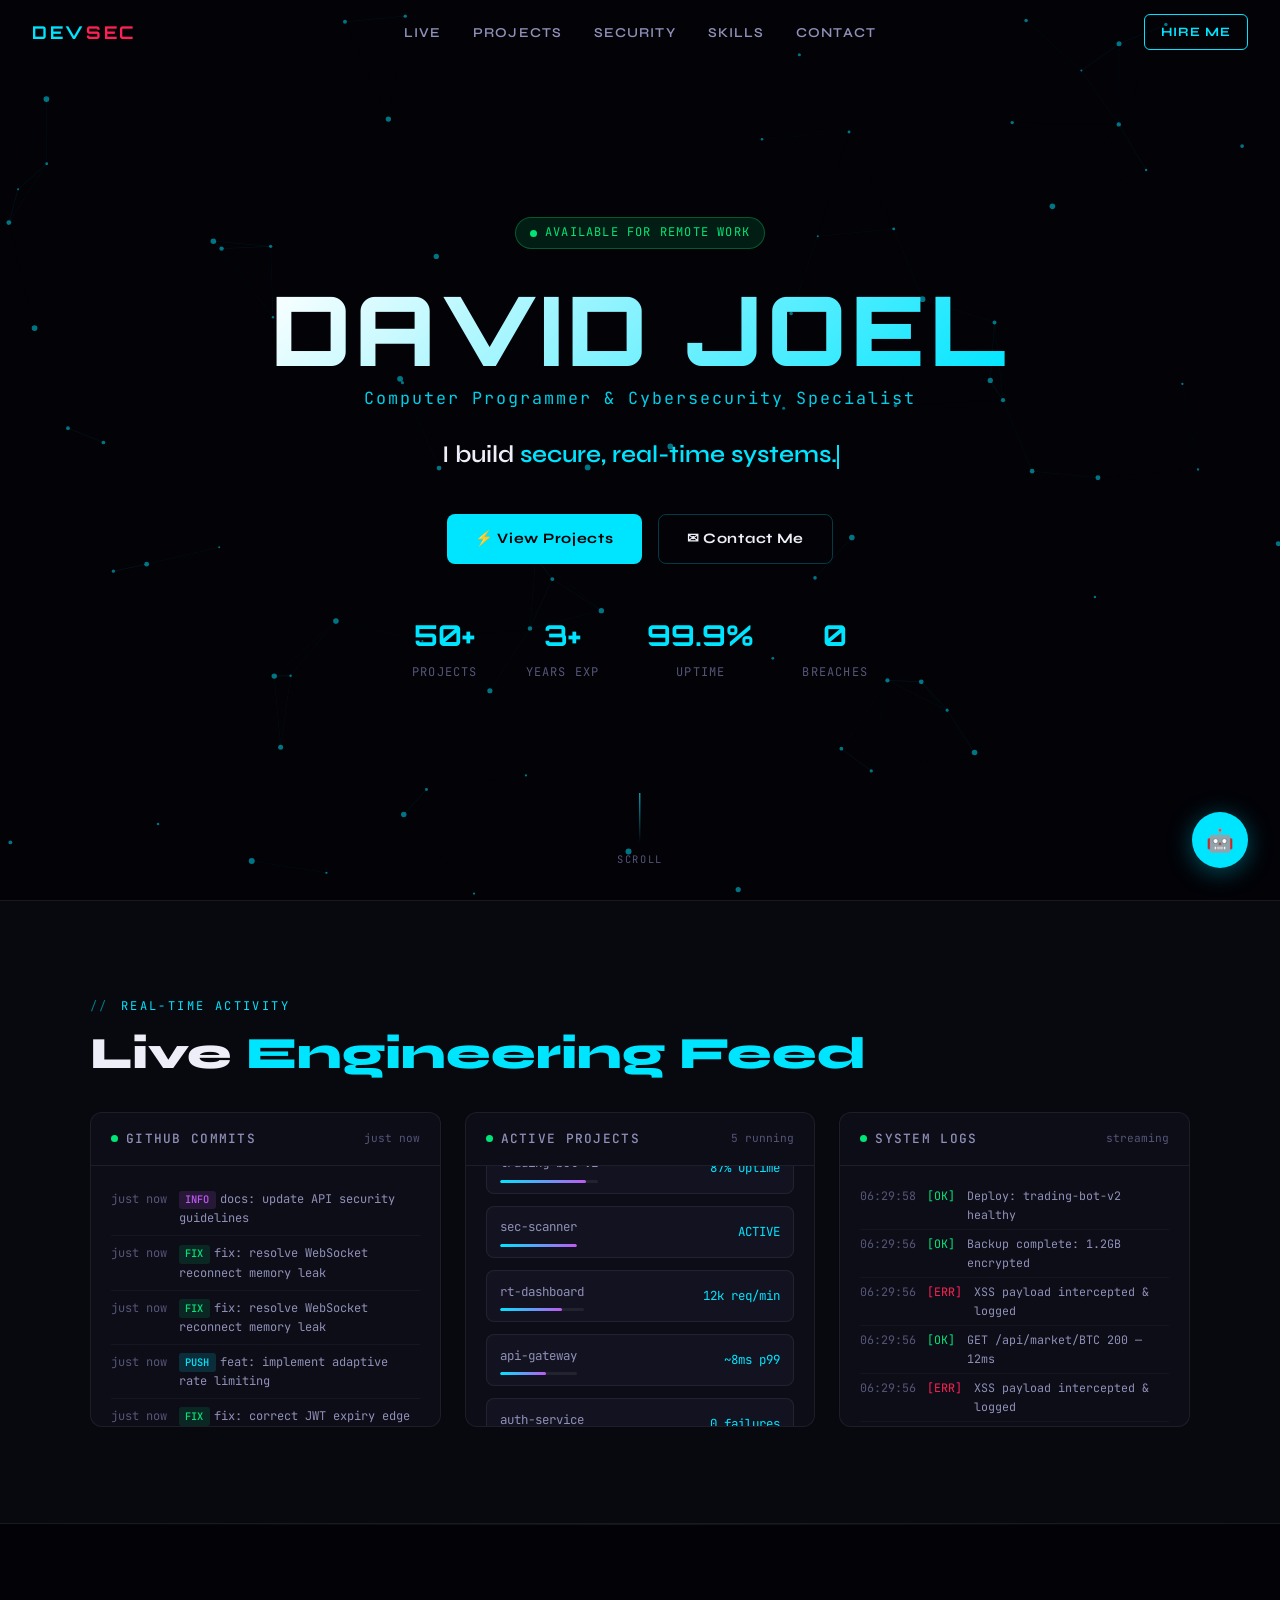
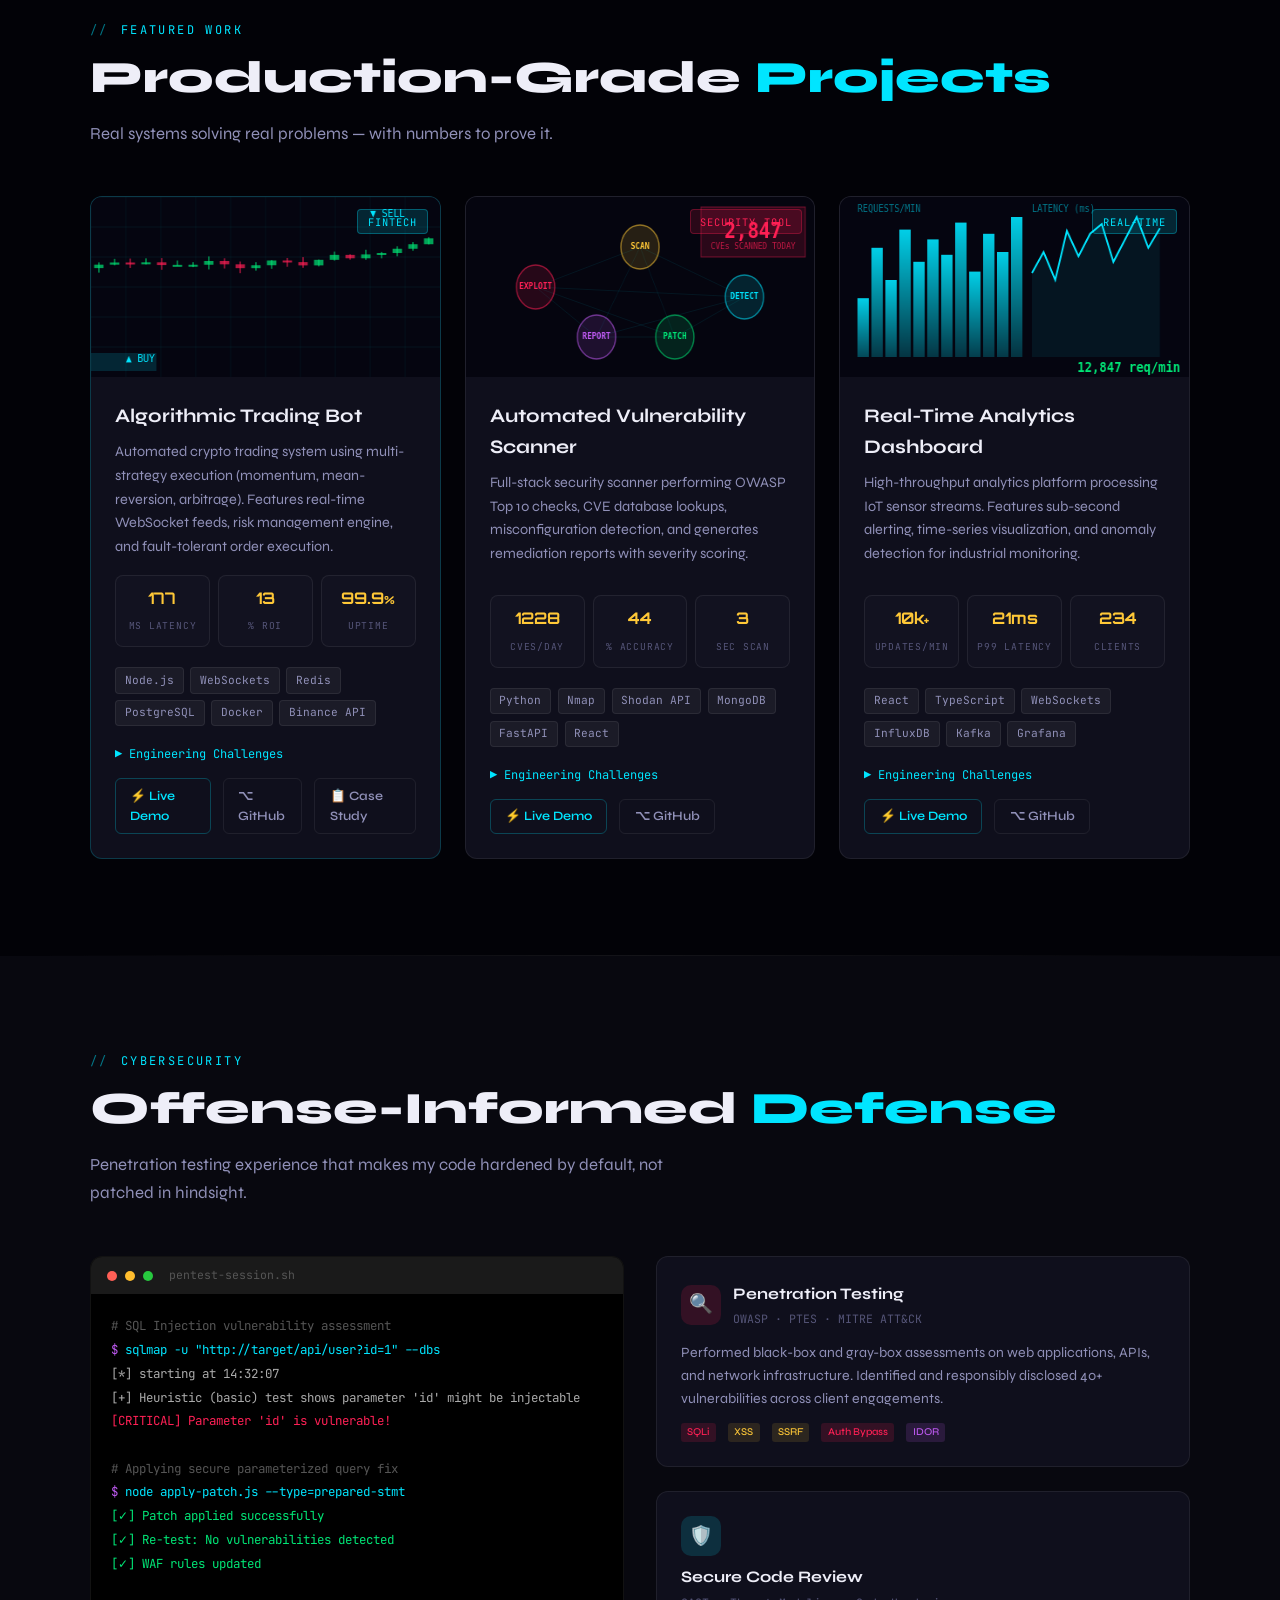
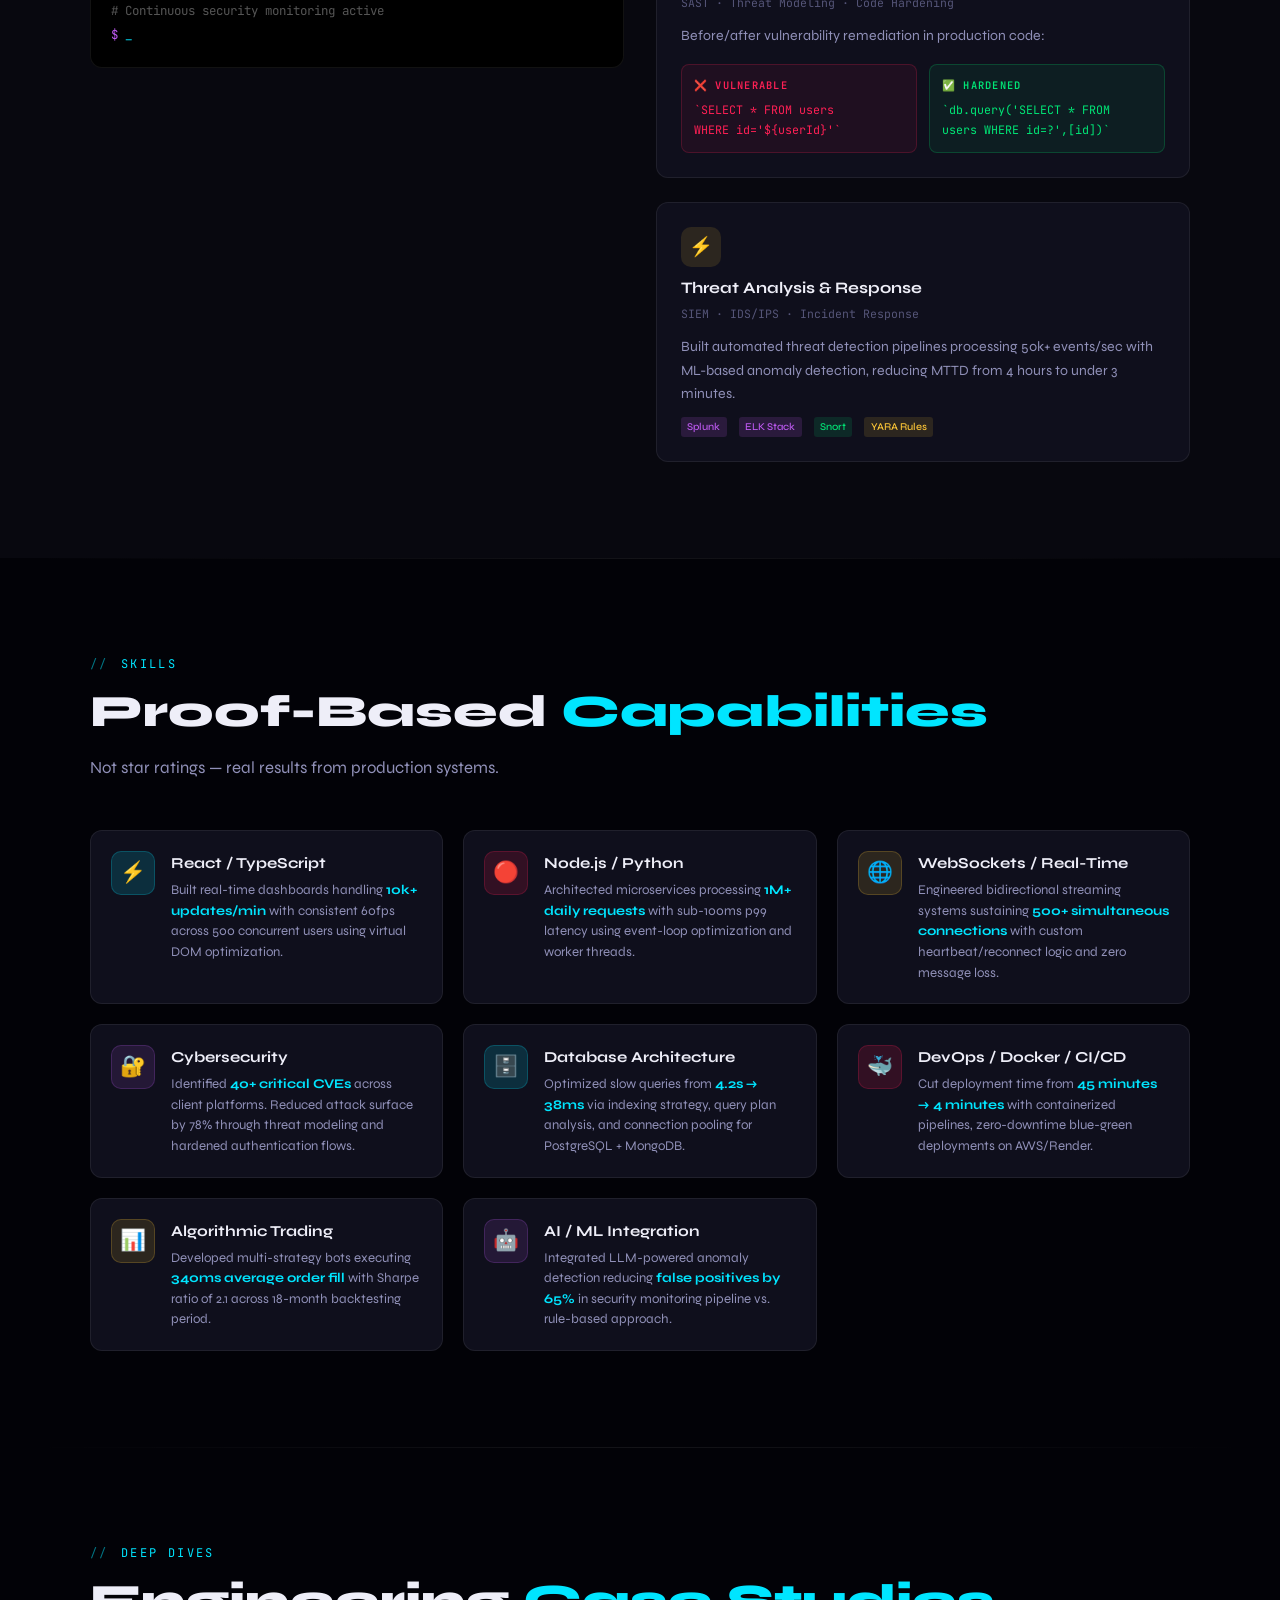
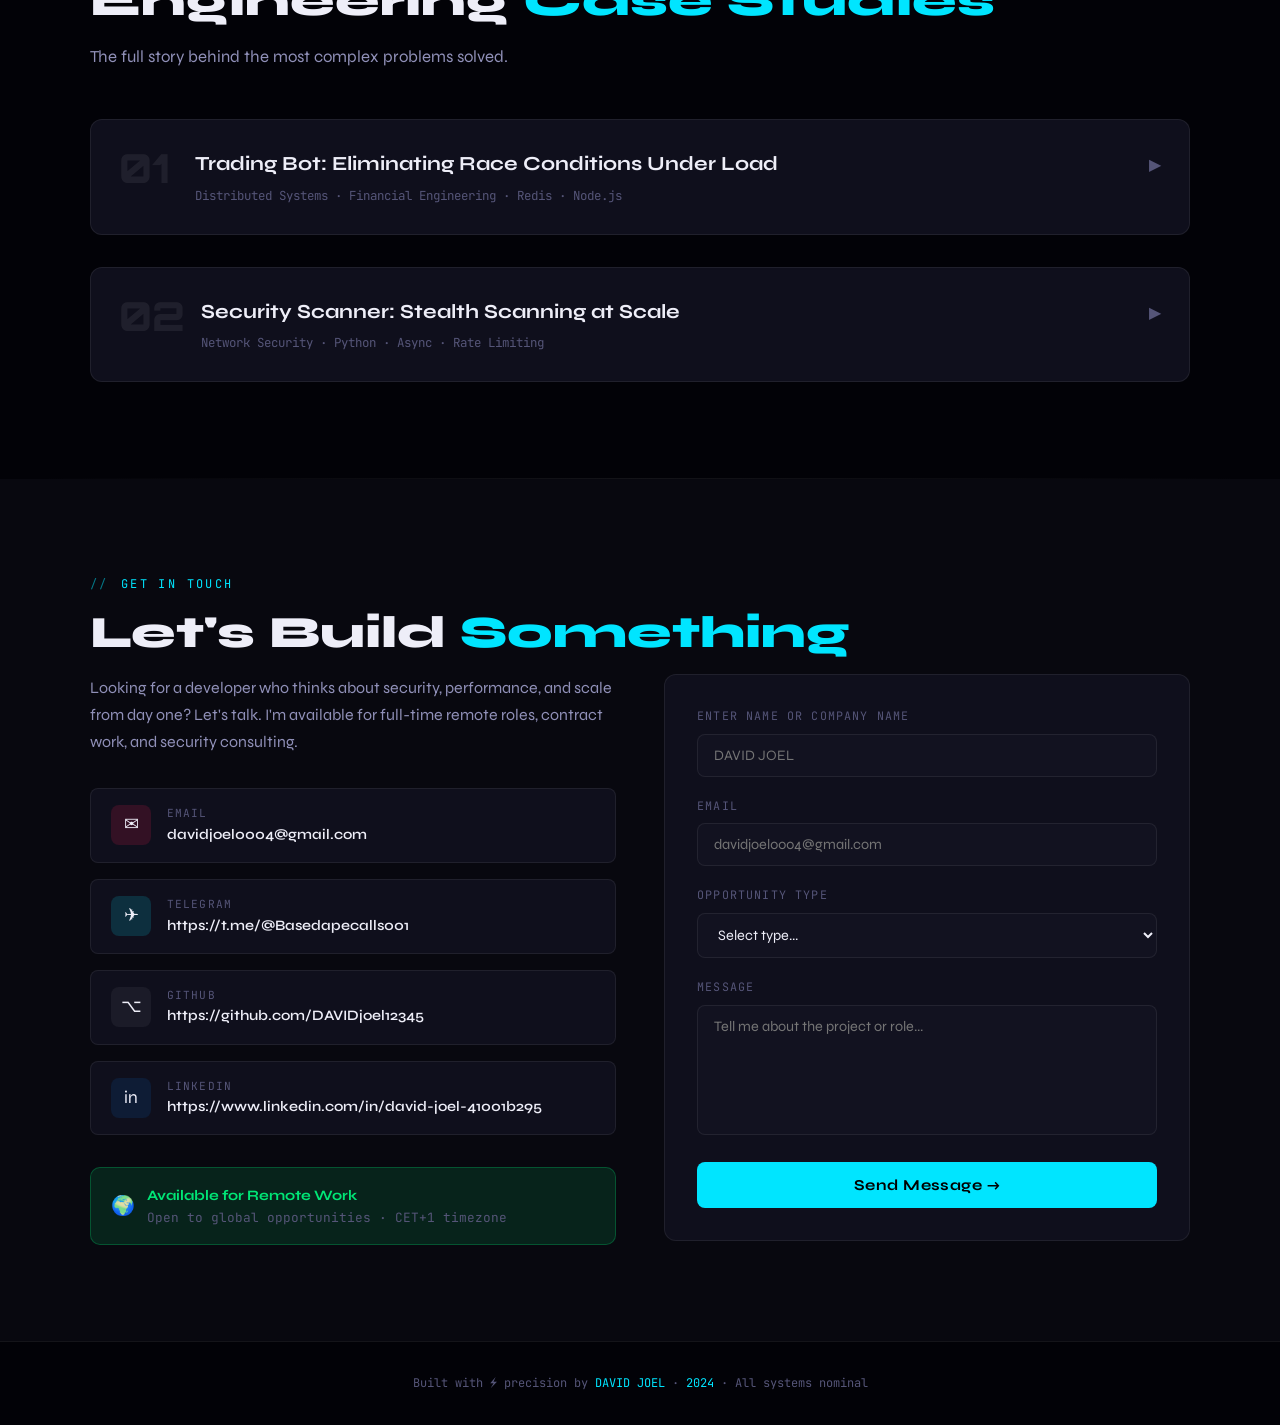
==== index.html @ ff25cd44 "fix: rename portfolio (1).html to index.html for Railpack detection" ====
<!DOCTYPE html>
<html lang="en">
<head>
<meta charset="UTF-8">
<meta name="viewport" content="width=device-width, initial-scale=1.0">
<meta name="description" content="Computer Programmer & Cybersecurity Specialist — Building secure, real-time systems that scale.">
<meta property="og:title" content="Dev Portfolio | Security Engineer">
<meta property="og:description" content="I build secure, real-time systems that scale.">
<title>Portfolio | Cybersecurity & Systems Engineer</title>
<link rel="preconnect" href="https://fonts.googleapis.com">
<link rel="preconnect" href="https://fonts.gstatic.com" crossorigin>
<link href="https://fonts.googleapis.com/css2?family=Orbitron:wght@400;700;900&family=Syne:wght@400;500;600;700;800&family=JetBrains+Mono:ital,wght@0,400;0,500;1,400&display=swap" rel="stylesheet">
<style>
:root {
  --bg0: #020207;
  --bg1: #08080f;
  --bg2: #0d0d18;
  --bg3: #121220;
  --card: #0f0f1c;
  --border: rgba(255,255,255,0.07);
  --border-bright: rgba(0,229,255,0.25);
  --cyan: #00e5ff;
  --cyan-dim: rgba(0,229,255,0.15);
  --pink: #ff2055;
  --pink-dim: rgba(255,32,85,0.15);
  --gold: #ffc837;
  --gold-dim: rgba(255,200,55,0.12);
  --green: #00e676;
  --green-dim: rgba(0,230,118,0.12);
  --purple: #bf5af2;
  --text1: #eeeef8;
  --text2: #9090b8;
  --text3: #555578;
  --font-display: 'Orbitron', monospace;
  --font-body: 'Syne', sans-serif;
  --font-mono: 'JetBrains Mono', monospace;
  --radius: 12px;
  --radius-sm: 8px;
  --glow-cyan: 0 0 30px rgba(0,229,255,0.2);
  --glow-pink: 0 0 30px rgba(255,32,85,0.2);
}
*,*::before,*::after{box-sizing:border-box;margin:0;padding:0}
html{scroll-behavior:smooth;font-size:16px}
body{background:var(--bg0);color:var(--text1);font-family:var(--font-body);overflow-x:hidden;line-height:1.6}
::selection{background:var(--cyan-dim);color:var(--cyan)}
::-webkit-scrollbar{width:4px}
::-webkit-scrollbar-track{background:var(--bg1)}
::-webkit-scrollbar-thumb{background:var(--cyan-dim);border-radius:2px}

/* NAV */
nav{position:fixed;top:0;left:0;right:0;z-index:100;padding:0 2rem;height:64px;display:flex;align-items:center;justify-content:space-between;transition:background .3s,border .3s}
nav.scrolled{background:rgba(2,2,7,0.92);backdrop-filter:blur(20px);border-bottom:1px solid var(--border)}
.nav-logo{font-family:var(--font-display);font-size:1.1rem;font-weight:700;color:var(--cyan);letter-spacing:.15em;text-decoration:none}
.nav-logo span{color:var(--pink)}
.nav-links{display:flex;gap:2rem;list-style:none}
.nav-links a{color:var(--text2);text-decoration:none;font-size:.85rem;font-weight:600;letter-spacing:.08em;text-transform:uppercase;transition:color .2s;position:relative}
.nav-links a::after{content:'';position:absolute;left:0;bottom:-4px;width:0;height:1px;background:var(--cyan);transition:width .2s}
.nav-links a:hover{color:var(--cyan)}
.nav-links a:hover::after{width:100%}
.nav-cta{background:transparent;border:1px solid var(--cyan);color:var(--cyan);padding:.4rem 1rem;border-radius:6px;font-family:var(--font-body);font-size:.8rem;font-weight:700;letter-spacing:.08em;text-transform:uppercase;cursor:pointer;transition:all .2s;text-decoration:none}
.nav-cta:hover{background:var(--cyan-dim);box-shadow:var(--glow-cyan)}
.menu-toggle{display:none;flex-direction:column;gap:5px;cursor:pointer;padding:4px}
.menu-toggle span{width:22px;height:1.5px;background:var(--text1);display:block;transition:all .3s}

/* HERO */
#hero{position:relative;min-height:100vh;display:flex;align-items:center;justify-content:center;overflow:hidden}
#particle-canvas{position:absolute;inset:0;width:100%;height:100%}
.hero-inner{position:relative;z-index:2;text-align:center;padding:0 1.5rem;max-width:900px;margin:0 auto}
.avail-badge{display:inline-flex;align-items:center;gap:.5rem;background:var(--green-dim);border:1px solid rgba(0,230,118,0.3);color:var(--green);font-family:var(--font-mono);font-size:.75rem;letter-spacing:.1em;padding:.35rem .9rem;border-radius:100px;margin-bottom:2rem}
.avail-dot{width:7px;height:7px;border-radius:50%;background:var(--green);animation:pulse-green 2s infinite}
.hero-name{font-family:var(--font-display);font-size:clamp(2.8rem,8vw,6rem);font-weight:900;line-height:1;letter-spacing:.05em;margin-bottom:.5rem;position:relative;background:linear-gradient(135deg,#fff 0%,var(--cyan) 50%,#fff 100%);background-size:200% 200%;-webkit-background-clip:text;-webkit-text-fill-color:transparent;background-clip:text;animation:shimmer 4s ease infinite}
.hero-role{font-family:var(--font-mono);font-size:clamp(.85rem,2vw,1.05rem);color:var(--cyan);letter-spacing:.12em;margin-bottom:1.5rem;opacity:.9}
.hero-tagline{font-size:clamp(1.1rem,3vw,1.5rem);font-weight:600;color:var(--text1);margin-bottom:2.5rem;min-height:2.4rem}
.typed-text{color:var(--cyan)}
.cursor{display:inline-block;width:2px;height:1em;background:var(--cyan);vertical-align:text-bottom;animation:blink .75s step-end infinite}
.hero-btns{display:flex;gap:1rem;justify-content:center;flex-wrap:wrap;margin-bottom:3rem}
.btn-primary{display:inline-flex;align-items:center;gap:.5rem;background:var(--cyan);color:#000;font-family:var(--font-body);font-weight:700;font-size:.9rem;letter-spacing:.05em;padding:.75rem 1.75rem;border-radius:8px;text-decoration:none;transition:all .25s}
.btn-primary:hover{transform:translateY(-2px);box-shadow:0 8px 32px rgba(0,229,255,0.35)}
.btn-secondary{display:inline-flex;align-items:center;gap:.5rem;background:transparent;color:var(--text1);font-family:var(--font-body);font-weight:700;font-size:.9rem;letter-spacing:.05em;padding:.75rem 1.75rem;border-radius:8px;border:1px solid var(--border-bright);text-decoration:none;transition:all .25s}
.btn-secondary:hover{background:var(--cyan-dim);color:var(--cyan);border-color:var(--cyan);transform:translateY(-2px)}
.hero-stats{display:flex;justify-content:center;gap:3rem;flex-wrap:wrap}
.hstat{text-align:center}
.hstat-num{display:block;font-family:var(--font-display);font-size:1.8rem;font-weight:700;color:var(--cyan)}
.hstat-label{font-size:.75rem;color:var(--text3);font-family:var(--font-mono);letter-spacing:.1em;text-transform:uppercase}
.scroll-hint{position:absolute;bottom:2rem;left:50%;transform:translateX(-50%);display:flex;flex-direction:column;align-items:center;gap:.5rem;z-index:2;animation:float 3s ease-in-out infinite}
.scroll-line{width:1px;height:50px;background:linear-gradient(to bottom,var(--cyan),transparent)}
.scroll-label{font-family:var(--font-mono);font-size:.65rem;color:var(--text3);letter-spacing:.15em;text-transform:uppercase}

/* SECTIONS */
section{padding:6rem 2rem}
.container{max-width:1100px;margin:0 auto}
.section-label{font-family:var(--font-mono);font-size:.75rem;color:var(--cyan);letter-spacing:.2em;text-transform:uppercase;margin-bottom:.75rem;display:flex;align-items:center;gap:.75rem}
.section-label::before{content:'//';opacity:.5}
.section-title{font-size:clamp(1.8rem,4vw,2.8rem);font-weight:800;line-height:1.15;margin-bottom:1rem}
.section-title span{color:var(--cyan)}
.section-desc{color:var(--text2);font-size:1.05rem;max-width:600px;line-height:1.7;margin-bottom:3rem}

/* REVEAL */
.reveal{opacity:0;transform:translateY(30px);transition:opacity .7s ease,transform .7s ease}
.reveal.visible{opacity:1;transform:none}

/* LIVE ACTIVITY */
#activity{background:var(--bg1);border-top:1px solid var(--border);border-bottom:1px solid var(--border)}
.activity-grid{display:grid;grid-template-columns:repeat(3,1fr);gap:1.5rem}
.activity-panel{background:var(--bg2);border:1px solid var(--border);border-radius:var(--radius);overflow:hidden}
.panel-header{padding:1rem 1.25rem;border-bottom:1px solid var(--border);display:flex;align-items:center;justify-content:space-between}
.panel-title{font-family:var(--font-mono);font-size:.8rem;font-weight:500;color:var(--text2);letter-spacing:.1em;text-transform:uppercase;display:flex;align-items:center;gap:.5rem}
.live-dot{width:7px;height:7px;border-radius:50%;background:var(--green);animation:pulse-green 1.5s infinite}
.panel-body{padding:1rem 1.25rem;height:260px;overflow:hidden;position:relative}
.activity-item{padding:.5rem 0;border-bottom:1px solid rgba(255,255,255,0.04);display:flex;align-items:flex-start;gap:.75rem;font-family:var(--font-mono);font-size:.75rem;animation:slideInItem .4s ease}
.activity-item:last-child{border-bottom:none}
.ai-time{color:var(--text3);min-width:45px;flex-shrink:0}
.ai-msg{color:var(--text2);line-height:1.5}
.ai-tag{display:inline-block;padding:.1rem .4rem;border-radius:3px;font-size:.65rem;margin-right:.25rem;font-weight:500}
.tag-push{background:var(--cyan-dim);color:var(--cyan)}
.tag-fix{background:var(--green-dim);color:var(--green)}
.tag-warn{background:var(--gold-dim);color:var(--gold)}
.tag-crit{background:var(--pink-dim);color:var(--pink)}
.tag-info{background:rgba(191,90,242,0.15);color:var(--purple)}
.log-line{font-family:var(--font-mono);font-size:.73rem;padding:.3rem 0;border-bottom:1px solid rgba(255,255,255,0.03);display:flex;gap:.75rem}
.log-time{color:var(--text3);min-width:55px}
.log-level-ok{color:var(--green)}
.log-level-warn{color:var(--gold)}
.log-level-err{color:var(--pink)}
.log-msg{color:var(--text2)}
.project-status{display:flex;flex-direction:column;gap:.75rem;height:100%;justify-content:center}
.ps-item{display:flex;align-items:center;justify-content:space-between;padding:.65rem .85rem;background:var(--bg3);border-radius:8px;border:1px solid var(--border)}
.ps-name{font-family:var(--font-mono);font-size:.78rem;color:var(--text2)}
.ps-metric{font-family:var(--font-mono);font-size:.78rem;color:var(--cyan)}
.ps-bar{width:100%;height:3px;background:var(--border);border-radius:2px;margin-top:.4rem;overflow:hidden}
.ps-bar-fill{height:100%;border-radius:2px;background:linear-gradient(90deg,var(--cyan),var(--purple));transition:width 1s ease}

/* PROJECTS */
.projects-grid{display:grid;grid-template-columns:repeat(auto-fit,minmax(320px,1fr));gap:1.5rem}
.project-card{background:var(--card);border:1px solid var(--border);border-radius:var(--radius);overflow:hidden;transition:border-color .3s,transform .3s;position:relative;display:flex;flex-direction:column}
.project-card::before{content:'';position:absolute;inset:0;background:linear-gradient(135deg,var(--cyan-dim),transparent 40%);opacity:0;transition:opacity .3s;pointer-events:none}
.project-card:hover{border-color:var(--border-bright);transform:translateY(-4px);box-shadow:var(--glow-cyan)}
.project-card:hover::before{opacity:1}
.project-card.featured{border-color:rgba(0,229,255,0.2)}
.project-thumb{height:180px;position:relative;overflow:hidden}
.project-canvas{width:100%;height:100%;display:block}
.project-badge{position:absolute;top:.75rem;right:.75rem;background:var(--cyan-dim);border:1px solid rgba(0,229,255,0.3);color:var(--cyan);font-family:var(--font-mono);font-size:.65rem;letter-spacing:.1em;padding:.2rem .6rem;border-radius:4px;text-transform:uppercase}
.project-badge.security{background:var(--pink-dim);border-color:rgba(255,32,85,0.3);color:var(--pink)}
.project-body{padding:1.5rem;flex:1;display:flex;flex-direction:column}
.project-title{font-size:1.2rem;font-weight:700;margin-bottom:.5rem;color:var(--text1)}
.project-desc{color:var(--text2);font-size:.9rem;line-height:1.65;margin-bottom:1rem;flex:1}
.project-metrics{display:grid;grid-template-columns:repeat(3,1fr);gap:.5rem;margin-bottom:1.25rem}
.metric-box{background:var(--bg3);border-radius:8px;padding:.6rem .5rem;text-align:center;border:1px solid var(--border)}
.metric-val{display:block;font-family:var(--font-display);font-size:1rem;font-weight:700;color:var(--gold)}
.metric-label{font-family:var(--font-mono);font-size:.6rem;color:var(--text3);text-transform:uppercase;letter-spacing:.08em}
.tech-stack{display:flex;flex-wrap:wrap;gap:.4rem;margin-bottom:1.25rem}
.tech-badge{background:rgba(255,255,255,0.05);border:1px solid var(--border);color:var(--text2);font-family:var(--font-mono);font-size:.7rem;padding:.2rem .55rem;border-radius:4px}
.challenge-toggle{background:transparent;border:none;color:var(--cyan);font-family:var(--font-mono);font-size:.75rem;cursor:pointer;padding:0;display:flex;align-items:center;gap:.4rem;transition:opacity .2s}
.challenge-toggle:hover{opacity:.8}
.challenge-content{display:none;margin-top:.75rem;padding:.75rem;background:var(--bg3);border-radius:8px;border-left:2px solid var(--cyan);font-size:.82rem;color:var(--text2);line-height:1.65}
.challenge-content.open{display:block;animation:fadeIn .3s ease}
.project-links{display:flex;gap:.75rem;margin-top:1rem}
.proj-link{display:inline-flex;align-items:center;gap:.4rem;font-size:.8rem;font-weight:600;text-decoration:none;color:var(--text2);border:1px solid var(--border);padding:.4rem .9rem;border-radius:6px;transition:all .2s}
.proj-link:hover{color:var(--cyan);border-color:var(--cyan);background:var(--cyan-dim)}
.proj-link.primary{color:var(--cyan);border-color:var(--border-bright)}

/* SECURITY */
#security{background:var(--bg1)}
.security-grid{display:grid;grid-template-columns:1fr 1fr;gap:2rem;align-items:start}
.sec-visual{position:sticky;top:6rem}
.vuln-terminal{background:#000;border-radius:var(--radius);border:1px solid var(--border);overflow:hidden}
.terminal-header{background:#1a1a1a;padding:.6rem 1rem;display:flex;align-items:center;gap:.5rem}
.t-dot{width:10px;height:10px;border-radius:50%}
.terminal-body{padding:1.25rem;font-family:var(--font-mono);font-size:.78rem;line-height:1.9}
.t-comment{color:#555}
.t-cmd{color:var(--cyan)}
.t-output{color:#aaa}
.t-ok{color:var(--green)}
.t-warn{color:var(--gold)}
.t-err{color:var(--pink)}
.t-prompt{color:var(--purple)}
.sec-items{display:flex;flex-direction:column;gap:1.5rem}
.sec-item{background:var(--card);border:1px solid var(--border);border-radius:var(--radius);padding:1.5rem;transition:border-color .3s}
.sec-item:hover{border-color:var(--border-bright)}
.sec-item-header{display:flex;align-items:center;gap:.75rem;margin-bottom.75rem}
.sec-icon{width:40px;height:40px;border-radius:10px;display:flex;align-items:center;justify-content:center;font-size:1.2rem;flex-shrink:0}
.sec-icon.red{background:var(--pink-dim)}
.sec-icon.cyan{background:var(--cyan-dim)}
.sec-icon.gold{background:var(--gold-dim)}
.sec-item-title{font-weight:700;font-size:1rem;margin-bottom:.25rem}
.sec-item-sub{font-family:var(--font-mono);font-size:.72rem;color:var(--text3)}
.sec-tags{display:flex;gap:.5rem;flex-wrap:wrap;margin-top:.75rem}
.before-after{display:grid;grid-template-columns:1fr 1fr;gap:.75rem;margin-top.75rem}
.ba-box{padding:.75rem;border-radius:8px;font-family:var(--font-mono);font-size:.73rem;line-height:1.7}
.ba-before{background:rgba(255,32,85,0.07);border:1px solid rgba(255,32,85,0.2)}
.ba-after{background:rgba(0,230,118,0.07);border:1px solid rgba(0,230,118,0.2)}
.ba-label{font-size:.65rem;letter-spacing:.12em;text-transform:uppercase;margin-bottom:.4rem;font-weight:600}
.ba-before .ba-label{color:var(--pink)}
.ba-after .ba-label{color:var(--green)}
.ba-code{color:var(--text2)}

/* SKILLS */
.skills-grid{display:grid;grid-template-columns:repeat(auto-fit,minmax(290px,1fr));gap:1.25rem}
.skill-item{background:var(--card);border:1px solid var(--border);border-radius:var(--radius);padding:1.25rem;display:flex;align-items:flex-start;gap:1rem;transition:border-color .3s,transform .3s}
.skill-item:hover{border-color:var(--border-bright);transform:translateY(-2px)}
.skill-icon{width:44px;height:44px;border-radius:10px;background:var(--cyan-dim);border:1px solid rgba(0,229,255,0.2);display:flex;align-items:center;justify-content:center;font-size:1.3rem;flex-shrink:0}
.skill-icon.pink{background:var(--pink-dim);border-color:rgba(255,32,85,0.2)}
.skill-icon.gold{background:var(--gold-dim);border-color:rgba(255,200,55,0.2)}
.skill-icon.purple{background:rgba(191,90,242,0.12);border-color:rgba(191,90,242,0.2)}
.skill-content .skill-name{font-weight:700;font-size:.95rem;margin-bottom:.3rem;color:var(--text1)}
.skill-proof{font-size:.83rem;color:var(--text2);line-height:1.55}
.skill-proof strong{color:var(--cyan)}

/* CASE STUDIES */
.case-list{display:flex;flex-direction:column;gap:2rem}
.case-item{background:var(--card);border:1px solid var(--border);border-radius:var(--radius);overflow:hidden;transition:border-color .3s}
.case-item:hover{border-color:var(--border-bright)}
.case-header{padding:1.75rem;cursor:pointer;display:flex;align-items:flex-start;justify-content:space-between;gap:1rem}
.case-num{font-family:var(--font-display);font-size:2.5rem;font-weight:900;color:var(--border);line-height:1;flex-shrink:0;min-width:60px}
.case-meta{flex:1}
.case-title{font-size:1.25rem;font-weight:700;margin-bottom:.35rem}
.case-sub{color:var(--text3);font-family:var(--font-mono);font-size:.78rem}
.case-arrow{color:var(--text3);transition:transform .3s;flex-shrink:0;margin-top:4px}
.case-item.open .case-arrow{transform:rotate(90deg)}
.case-item.open .case-num{color:var(--cyan)}
.case-body{display:none;border-top:1px solid var(--border)}
.case-body.open{display:block;animation:fadeIn .3s ease}
.case-grid{display:grid;grid-template-columns:repeat(4,1fr);gap:0;border-bottom:1px solid var(--border)}
.case-col{padding:1.5rem;border-right:1px solid var(--border)}
.case-col:last-child{border-right:none}
.case-col-label{font-family:var(--font-mono);font-size:.68rem;color:var(--text3);text-transform:uppercase;letter-spacing:.12em;margin-bottom:.6rem}
.case-col-text{font-size:.88rem;color:var(--text2);line-height:1.65}
.case-col-text strong{color:var(--text1)}
.case-results{padding:1.25rem 1.5rem;display:flex;gap:1.5rem;flex-wrap:wrap;align-items:center}
.case-result-chip{display:flex;align-items:center;gap:.5rem;background:var(--green-dim);border:1px solid rgba(0,230,118,0.2);padding:.4rem .85rem;border-radius:100px}
.crc-icon{font-size:.9rem}
.crc-text{font-family:var(--font-mono);font-size:.75rem;color:var(--green)}

/* CONTACT */
#contact{background:var(--bg1)}
.contact-grid{display:grid;grid-template-columns:1fr 1fr;gap:3rem;align-items:start}
.contact-info{}
.contact-intro{color:var(--text2);font-size:1rem;line-height:1.7;margin-bottom:2rem}
.contact-links{display:flex;flex-direction:column;gap:1rem;margin-bottom:2rem}
.contact-link{display:flex;align-items:center;gap:1rem;padding:1rem 1.25rem;background:var(--card);border:1px solid var(--border);border-radius:var(--radius-sm);text-decoration:none;transition:border-color .2s,background .2s;color:inherit}
.contact-link:hover{border-color:var(--border-bright);background:var(--cyan-dim)}
.cl-icon{width:40px;height:40px;border-radius:8px;display:flex;align-items:center;justify-content:center;font-size:1.1rem;flex-shrink:0}
.cl-label{font-family:var(--font-mono);font-size:.7rem;color:var(--text3);text-transform:uppercase;letter-spacing:.1em}
.cl-value{font-weight:600;font-size:.9rem;color:var(--text1)}
.contact-form{background:var(--card);border:1px solid var(--border);border-radius:var(--radius);padding:2rem}
.form-row{margin-bottom:1.25rem}
.form-row label{display:block;font-family:var(--font-mono);font-size:.73rem;color:var(--text3);text-transform:uppercase;letter-spacing:.1em;margin-bottom:.5rem}
.form-row input,.form-row textarea,.form-row select{width:100%;background:var(--bg3);border:1px solid var(--border);border-radius:8px;padding:.75rem 1rem;color:var(--text1);font-family:var(--font-body);font-size:.9rem;outline:none;transition:border-color .2s;resize:none}
.form-row input:focus,.form-row textarea:focus{border-color:var(--cyan)}
.form-row textarea{height:130px}
.form-submit{width:100%;background:var(--cyan);color:#000;border:none;padding:.85rem;border-radius:8px;font-family:var(--font-body);font-weight:700;font-size:.95rem;cursor:pointer;transition:all .25s;letter-spacing:.03em}
.form-submit:hover{transform:translateY(-2px);box-shadow:0 8px 32px rgba(0,229,255,0.3)}
.form-submit:disabled{opacity:.6;cursor:not-allowed;transform:none}
.form-success{display:none;text-align:center;padding:1rem;background:var(--green-dim);border:1px solid rgba(0,230,118,0.3);border-radius:8px;color:var(--green);font-family:var(--font-mono);font-size:.85rem;margin-top:.75rem}

/* FOOTER */
footer{background:var(--bg0);border-top:1px solid var(--border);padding:2rem;text-align:center}
.footer-text{font-family:var(--font-mono);font-size:.75rem;color:var(--text3)}
.footer-text span{color:var(--cyan)}

/* AI CHATBOT */
.chat-trigger{position:fixed;bottom:2rem;right:2rem;z-index:200;width:56px;height:56px;border-radius:50%;background:var(--cyan);border:none;cursor:pointer;display:flex;align-items:center;justify-content:center;box-shadow:0 4px 24px rgba(0,229,255,0.35);transition:all .3s;font-size:1.4rem}
.chat-trigger:hover{transform:scale(1.1);box-shadow:0 6px 32px rgba(0,229,255,0.5)}
.chat-window{position:fixed;bottom:6rem;right:2rem;z-index:200;width:360px;background:var(--bg2);border:1px solid var(--border-bright);border-radius:var(--radius);overflow:hidden;display:none;flex-direction:column;box-shadow:0 24px 80px rgba(0,0,0,0.6),var(--glow-cyan);max-height:520px}
.chat-window.open{display:flex;animation:slideUp .3s ease}
.chat-head{padding:1rem 1.25rem;border-bottom:1px solid var(--border);display:flex;align-items:center;justify-content:space-between}
.chat-head-info{display:flex;align-items:center;gap:.75rem}
.chat-avatar{width:36px;height:36px;border-radius:50%;background:var(--cyan-dim);border:1px solid var(--border-bright);display:flex;align-items:center;justify-content:center;font-size:1rem}
.chat-head-name{font-weight:700;font-size:.9rem}
.chat-head-status{font-family:var(--font-mono);font-size:.68rem;color:var(--green)}
.chat-close{background:none;border:none;color:var(--text3);cursor:pointer;font-size:1.2rem;line-height:1;transition:color .2s}
.chat-close:hover{color:var(--text1)}
.chat-messages{flex:1;overflow-y:auto;padding:1rem;display:flex;flex-direction:column;gap:.75rem;min-height:200px}
.chat-msg{max-width:85%;font-size:.85rem;line-height:1.55;padding:.65rem .9rem;border-radius:12px;animation:fadeIn .3s ease}
.msg-bot{align-self:flex-start;background:var(--bg3);border:1px solid var(--border);color:var(--text2)}
.msg-user{align-self:flex-end;background:var(--cyan-dim);border:1px solid rgba(0,229,255,0.25);color:var(--text1)}
.chat-suggestions{padding:.75rem;display:flex;gap:.5rem;flex-wrap:wrap;border-top:1px solid var(--border)}
.chat-suggest{background:var(--bg3);border:1px solid var(--border);color:var(--text2);font-family:var(--font-mono);font-size:.68rem;padding:.3rem .65rem;border-radius:6px;cursor:pointer;transition:all .2s}
.chat-suggest:hover{border-color:var(--cyan);color:var(--cyan)}
.chat-input-row{padding:.75rem;border-top:1px solid var(--border);display:flex;gap:.5rem}
.chat-input{flex:1;background:var(--bg3);border:1px solid var(--border);border-radius:8px;padding:.5rem .85rem;color:var(--text1);font-family:var(--font-body);font-size:.85rem;outline:none;transition:border-color .2s}
.chat-input:focus{border-color:var(--cyan)}
.chat-send{background:var(--cyan);border:none;color:#000;width:36px;height:36px;border-radius:8px;cursor:pointer;display:flex;align-items:center;justify-content:center;flex-shrink:0;font-size:1rem;transition:opacity .2s}
.chat-send:hover{opacity:.85}
.chat-send:disabled{opacity:.4;cursor:not-allowed}
.chat-typing{font-family:var(--font-mono);font-size:.75rem;color:var(--text3);padding:0 .5rem;display:flex;align-items:center;gap:.4rem;min-height:20px}
.typing-dot{width:5px;height:5px;border-radius:50%;background:var(--cyan);display:inline-block;animation:typing-bounce .9s infinite}
.typing-dot:nth-child(2){animation-delay:.15s}
.typing-dot:nth-child(3){animation-delay:.3s}

/* ANIMATIONS */
@keyframes shimmer{0%,100%{background-position:0% 50%}50%{background-position:100% 50%}}
@keyframes pulse-green{0%,100%{opacity:1;box-shadow:0 0 0 0 rgba(0,230,118,.4)}50%{opacity:.8;box-shadow:0 0 0 6px rgba(0,230,118,0)}}
@keyframes blink{0%,100%{opacity:1}50%{opacity:0}}
@keyframes float{0%,100%{transform:translateX(-50%) translateY(0)}50%{transform:translateX(-50%) translateY(-8px)}}
@keyframes fadeIn{from{opacity:0}to{opacity:1}}
@keyframes slideInItem{from{opacity:0;transform:translateX(-10px)}to{opacity:1;transform:none}}
@keyframes slideUp{from{opacity:0;transform:translateY(20px)}to{opacity:1;transform:none}}
@keyframes typing-bounce{0%,60%,100%{transform:translateY(0)}30%{transform:translateY(-6px)}}
@keyframes scanline{0%{transform:translateY(0)}100%{transform:translateY(100%)}}

/* GRID SEPARATOR */
.section-sep{height:1px;background:linear-gradient(90deg,transparent,var(--border),transparent);margin:0 2rem}

/* RESPONSIVE */
@media(max-width:900px){
  .activity-grid{grid-template-columns:1fr}
  .activity-panel:not(:first-child){display:none}
  .security-grid{grid-template-columns:1fr}
  .sec-visual{display:none}
  .contact-grid{grid-template-columns:1fr}
  .case-grid{grid-template-columns:1fr 1fr}
  .case-col:nth-child(3){border-right:none}
  .case-col:nth-child(3),.case-col:nth-child(4){border-top:1px solid var(--border)}
}
@media(max-width:640px){
  nav{padding:0 1.25rem}
  .nav-links{display:none}
  .nav-links.mobile-open{display:flex;flex-direction:column;position:fixed;top:64px;left:0;right:0;background:rgba(2,2,7,.97);padding:1.5rem;border-bottom:1px solid var(--border);gap:1rem}
  .menu-toggle{display:flex}
  section{padding:4rem 1.25rem}
  .projects-grid{grid-template-columns:1fr}
  .project-metrics{grid-template-columns:repeat(3,1fr)}
  .case-grid{grid-template-columns:1fr}
  .case-col{border-right:none;border-top:1px solid var(--border)}
  .case-col:first-child{border-top:none}
  .chat-window{width:calc(100vw - 2rem);right:1rem}
  .hero-stats{gap:1.5rem}
  .security-grid{grid-template-columns:1fr}
  .skills-grid{grid-template-columns:1fr}
}
</style>
</head>
<body>

<!-- NAV -->
<nav id="main-nav">
  <a href="#hero" class="nav-logo">DEV<span>SEC</span></a>
  <ul class="nav-links" id="nav-links">
    <li><a href="#activity">Live</a></li>
    <li><a href="#projects">Projects</a></li>
    <li><a href="#security">Security</a></li>
    <li><a href="#skills">Skills</a></li>
    <li><a href="#contact">Contact</a></li>
  </ul>
  <a href="#contact" class="nav-cta">Hire Me</a>
  <div class="menu-toggle" id="menu-toggle" onclick="toggleMenu()">
    <span></span><span></span><span></span>
  </div>
</nav>

<!-- HERO -->
<section id="hero">
  <canvas id="particle-canvas"></canvas>
  <div class="hero-inner">
    <div class="avail-badge"><span class="avail-dot"></span>AVAILABLE FOR REMOTE WORK</div>
    <h1 class="hero-name" id="hero-name">DAVID JOEL</h1>
    <div class="hero-role">Computer Programmer &amp; Cybersecurity Specialist</div>
    <p class="hero-tagline">I build <span class="typed-text" id="typed-text"></span><span class="cursor"></span></p>
    <div class="hero-btns">
      <a href="#projects" class="btn-primary">⚡ View Projects</a>
      <a href="#contact" class="btn-secondary">✉ Contact Me</a>
    </div>
    <div class="hero-stats">
      <div class="hstat"><span class="hstat-num">50+</span><span class="hstat-label">Projects</span></div>
      <div class="hstat"><span class="hstat-num">3+</span><span class="hstat-label">Years Exp</span></div>
      <div class="hstat"><span class="hstat-num">99.9%</span><span class="hstat-label">Uptime</span></div>
      <div class="hstat"><span class="hstat-num">0</span><span class="hstat-label">Breaches</span></div>
    </div>
  </div>
  <div class="scroll-hint">
    <div class="scroll-line"></div>
    <div class="scroll-label">Scroll</div>
  </div>
</section>

<!-- LIVE ACTIVITY -->
<section id="activity">
  <div class="container">
    <div class="section-label">Real-Time Activity</div>
    <h2 class="section-title" style="margin-bottom:2rem">Live <span>Engineering Feed</span></h2>
    <div class="activity-grid">
      <!-- GitHub Commits -->
      <div class="activity-panel reveal">
        <div class="panel-header">
          <div class="panel-title"><span class="live-dot"></span> GitHub Commits</div>
          <span style="font-family:var(--font-mono);font-size:.7rem;color:var(--text3)">just now</span>
        </div>
        <div class="panel-body" id="commit-feed"></div>
      </div>
      <!-- Active Projects -->
      <div class="activity-panel reveal">
        <div class="panel-header">
          <div class="panel-title"><span class="live-dot"></span> Active Projects</div>
          <span style="font-family:var(--font-mono);font-size:.7rem;color:var(--text3)">5 running</span>
        </div>
        <div class="panel-body" id="project-feed">
          <div class="project-status">
            <div class="ps-item">
              <div>
                <div class="ps-name">trading-bot-v2</div>
                <div class="ps-bar"><div class="ps-bar-fill" style="width:87%"></div></div>
              </div>
              <div class="ps-metric" id="p1-metric">87% uptime</div>
            </div>
            <div class="ps-item">
              <div>
                <div class="ps-name">sec-scanner</div>
                <div class="ps-bar"><div class="ps-bar-fill" style="width:100%"></div></div>
              </div>
              <div class="ps-metric" id="p2-metric">ACTIVE</div>
            </div>
            <div class="ps-item">
              <div>
                <div class="ps-name">rt-dashboard</div>
                <div class="ps-bar"><div class="ps-bar-fill" style="width:73%"></div></div>
              </div>
              <div class="ps-metric" id="p3-metric">12k req/min</div>
            </div>
            <div class="ps-item">
              <div>
                <div class="ps-name">api-gateway</div>
                <div class="ps-bar"><div class="ps-bar-fill" style="width:60%"></div></div>
              </div>
              <div class="ps-metric" id="p4-metric">~8ms p99</div>
            </div>
            <div class="ps-item">
              <div>
                <div class="ps-name">auth-service</div>
                <div class="ps-bar"><div class="ps-bar-fill" style="width:95%"></div></div>
              </div>
              <div class="ps-metric" id="p5-metric">0 failures</div>
            </div>
          </div>
        </div>
      </div>
      <!-- System Logs -->
      <div class="activity-panel reveal">
        <div class="panel-header">
          <div class="panel-title"><span class="live-dot"></span> System Logs</div>
          <span style="font-family:var(--font-mono);font-size:.7rem;color:var(--text3)">streaming</span>
        </div>
        <div class="panel-body" id="log-feed"></div>
      </div>
    </div>
  </div>
</section>

<div class="section-sep"></div>

<!-- PROJECTS -->
<section id="projects">
  <div class="container">
    <div class="section-label reveal">Featured Work</div>
    <h2 class="section-title reveal">Production-Grade <span>Projects</span></h2>
    <p class="section-desc reveal">Real systems solving real problems — with numbers to prove it.</p>
    <div class="projects-grid">

      <!-- Project 1: Trading Bot -->
      <div class="project-card featured reveal">
        <div class="project-thumb">
          <canvas class="project-canvas" id="canvas-trading" width="400" height="180"></canvas>
          <span class="project-badge">Fintech</span>
        </div>
        <div class="project-body">
          <div class="project-title">Algorithmic Trading Bot</div>
          <p class="project-desc">Automated crypto trading system using multi-strategy execution (momentum, mean-reversion, arbitrage). Features real-time WebSocket feeds, risk management engine, and fault-tolerant order execution.</p>
          <div class="project-metrics">
            <div class="metric-box"><span class="metric-val counter" data-target="340">0</span><span class="metric-label">ms latency</span></div>
            <div class="metric-box"><span class="metric-val counter" data-target="27">0</span><span class="metric-label">% ROI</span></div>
            <div class="metric-box"><span class="metric-val">99.9<span style="font-size:.7rem">%</span></span><span class="metric-label">Uptime</span></div>
          </div>
          <div class="tech-stack">
            <span class="tech-badge">Node.js</span><span class="tech-badge">WebSockets</span><span class="tech-badge">Redis</span><span class="tech-badge">PostgreSQL</span><span class="tech-badge">Docker</span><span class="tech-badge">Binance API</span>
          </div>
          <button class="challenge-toggle" onclick="toggleChallenge(this)">▶ Engineering Challenges</button>
          <div class="challenge-content">
            <strong style="color:var(--cyan)">Challenge:</strong> Race conditions during simultaneous order placement across 3 exchanges caused duplicate fills, risking 12% daily loss.<br><br>
            <strong style="color:var(--green)">Solution:</strong> Implemented distributed locking with Redis SETNX + TTL, idempotent order IDs, and a circuit-breaker pattern that halts trading on anomaly detection within 50ms.
          </div>
          <div class="project-links">
            <a href="#" class="proj-link primary">⚡ Live Demo</a>
            <a href="#" class="proj-link">⌥ GitHub</a>
            <a href="#case-studies" class="proj-link">📋 Case Study</a>
          </div>
        </div>
      </div>

      <!-- Project 2: Security Scanner -->
      <div class="project-card reveal">
        <div class="project-thumb">
          <canvas class="project-canvas" id="canvas-security" width="400" height="180"></canvas>
          <span class="project-badge security">Security Tool</span>
        </div>
        <div class="project-body">
          <div class="project-title">Automated Vulnerability Scanner</div>
          <p class="project-desc">Full-stack security scanner performing OWASP Top 10 checks, CVE database lookups, misconfiguration detection, and generates remediation reports with severity scoring.</p>
          <div class="project-metrics">
            <div class="metric-box"><span class="metric-val counter" data-target="2400">0</span><span class="metric-label">CVEs/day</span></div>
            <div class="metric-box"><span class="metric-val counter" data-target="94">0</span><span class="metric-label">% accuracy</span></div>
            <div class="metric-box"><span class="metric-val counter" data-target="8">0</span><span class="metric-label">sec scan</span></div>
          </div>
          <div class="tech-stack">
            <span class="tech-badge">Python</span><span class="tech-badge">Nmap</span><span class="tech-badge">Shodan API</span><span class="tech-badge">MongoDB</span><span class="tech-badge">FastAPI</span><span class="tech-badge">React</span>
          </div>
          <button class="challenge-toggle" onclick="toggleChallenge(this)">▶ Engineering Challenges</button>
          <div class="challenge-content">
            <strong style="color:var(--cyan)">Challenge:</strong> Scanning 10k+ hosts concurrently without triggering IDS/IPS detection or overloading network interfaces.<br><br>
            <strong style="color:var(--green)">Solution:</strong> Built adaptive rate-limiting with exponential backoff, randomized scan order, and traffic shaping. Achieved 94% detection rate while staying below alert thresholds.
          </div>
          <div class="project-links">
            <a href="#" class="proj-link primary">⚡ Live Demo</a>
            <a href="#" class="proj-link">⌥ GitHub</a>
          </div>
        </div>
      </div>

      <!-- Project 3: Real-Time Dashboard -->
      <div class="project-card reveal">
        <div class="project-thumb">
          <canvas class="project-canvas" id="canvas-dashboard" width="400" height="180"></canvas>
          <span class="project-badge">Real-Time</span>
        </div>
        <div class="project-body">
          <div class="project-title">Real-Time Analytics Dashboard</div>
          <p class="project-desc">High-throughput analytics platform processing IoT sensor streams. Features sub-second alerting, time-series visualization, and anomaly detection for industrial monitoring.</p>
          <div class="project-metrics">
            <div class="metric-box"><span class="metric-val">10k<span style="font-size:.7rem">+</span></span><span class="metric-label">updates/min</span></div>
            <div class="metric-box"><span class="metric-val"><span class="counter" data-target="45">0</span>ms</span><span class="metric-label">p99 latency</span></div>
            <div class="metric-box"><span class="metric-val counter" data-target="500">0</span><span class="metric-label">clients</span></div>
          </div>
          <div class="tech-stack">
            <span class="tech-badge">React</span><span class="tech-badge">TypeScript</span><span class="tech-badge">WebSockets</span><span class="tech-badge">InfluxDB</span><span class="tech-badge">Kafka</span><span class="tech-badge">Grafana</span>
          </div>
          <button class="challenge-toggle" onclick="toggleChallenge(this)">▶ Engineering Challenges</button>
          <div class="challenge-content">
            <strong style="color:var(--cyan)">Challenge:</strong> React re-renders causing 60ms frame drops when handling 10k+ updates per minute from 500 concurrent WebSocket clients.<br><br>
            <strong style="color:var(--green)">Solution:</strong> Implemented virtual DOM batching, Web Workers for data processing, and a custom ring buffer for time-series data. Achieved consistent 60fps with 45ms p99 latency.
          </div>
          <div class="project-links">
            <a href="#" class="proj-link primary">⚡ Live Demo</a>
            <a href="#" class="proj-link">⌥ GitHub</a>
          </div>
        </div>
      </div>

    </div>
  </div>
</section>

<div class="section-sep"></div>

<!-- SECURITY -->
<section id="security">
  <div class="container">
    <div class="section-label reveal">Cybersecurity</div>
    <h2 class="section-title reveal">Offense-Informed <span>Defense</span></h2>
    <p class="section-desc reveal">Penetration testing experience that makes my code hardened by default, not patched in hindsight.</p>
    <div class="security-grid">
      <div class="sec-visual reveal">
        <div class="vuln-terminal">
          <div class="terminal-header">
            <div class="t-dot" style="background:#ff5f56"></div>
            <div class="t-dot" style="background:#ffbd2e"></div>
            <div class="t-dot" style="background:#27c93f"></div>
            <span style="font-family:var(--font-mono);font-size:.72rem;color:#555;margin-left:.5rem">pentest-session.sh</span>
          </div>
          <div class="terminal-body" id="terminal-output">
            <div class="t-comment"># SQL Injection vulnerability assessment</div>
            <div class="t-prompt">$ <span class="t-cmd">sqlmap -u "http://target/api/user?id=1" --dbs</span></div>
            <div class="t-output">[*] starting at 14:32:07</div>
            <div class="t-output">[+] Heuristic (basic) test shows parameter 'id' might be injectable</div>
            <div class="t-err">[CRITICAL] Parameter 'id' is vulnerable!</div>
            <div class="t-output">&nbsp;</div>
            <div class="t-comment"># Applying secure parameterized query fix</div>
            <div class="t-prompt">$ <span class="t-cmd">node apply-patch.js --type=prepared-stmt</span></div>
            <div class="t-ok">[✓] Patch applied successfully</div>
            <div class="t-ok">[✓] Re-test: No vulnerabilities detected</div>
            <div class="t-ok">[✓] WAF rules updated</div>
            <div class="t-output">&nbsp;</div>
            <div class="t-comment"># Continuous security monitoring active</div>
            <div class="t-prompt" id="term-blink">$ <span style="color:var(--cyan)">_</span></div>
          </div>
        </div>
      </div>
      <div class="sec-items">
        <div class="sec-item reveal">
          <div class="sec-item-header">
            <div class="sec-icon red">🔍</div>
            <div>
              <div class="sec-item-title">Penetration Testing</div>
              <div class="sec-item-sub">OWASP · PTES · MITRE ATT&amp;CK</div>
            </div>
          </div>
          <p style="color:var(--text2);font-size:.88rem;line-height:1.65;margin-top:.75rem">Performed black-box and gray-box assessments on web applications, APIs, and network infrastructure. Identified and responsibly disclosed 40+ vulnerabilities across client engagements.</p>
          <div class="sec-tags">
            <span class="ai-tag tag-crit">SQLi</span><span class="ai-tag tag-warn">XSS</span><span class="ai-tag tag-warn">SSRF</span><span class="ai-tag tag-crit">Auth Bypass</span><span class="ai-tag tag-info">IDOR</span>
          </div>
        </div>
        <div class="sec-item reveal">
          <div class="sec-icon cyan" style="margin-bottom:.5rem">🛡️</div>
          <div class="sec-item-title" style="margin-bottom:.25rem">Secure Code Review</div>
          <div class="sec-item-sub" style="margin-bottom:.75rem">SAST · Threat Modeling · Code Hardening</div>
          <p style="color:var(--text2);font-size:.88rem;line-height:1.65;margin-bottom:1rem">Before/after vulnerability remediation in production code:</p>
          <div class="before-after">
            <div class="ba-box ba-before">
              <div class="ba-label">❌ Vulnerable</div>
              <div class="ba-code" style="color:var(--pink)">`SELECT * FROM users<br>WHERE id='${userId}'`</div>
            </div>
            <div class="ba-box ba-after">
              <div class="ba-label">✅ Hardened</div>
              <div class="ba-code" style="color:var(--green)">`db.query('SELECT * FROM<br>users WHERE id=?',[id])`</div>
            </div>
          </div>
        </div>
        <div class="sec-item reveal">
          <div class="sec-icon gold" style="margin-bottom:.5rem">⚡</div>
          <div class="sec-item-title" style="margin-bottom:.25rem">Threat Analysis & Response</div>
          <div class="sec-item-sub" style="margin-bottom:.75rem">SIEM · IDS/IPS · Incident Response</div>
          <p style="color:var(--text2);font-size:.88rem;line-height:1.65">Built automated threat detection pipelines processing 50k+ events/sec with ML-based anomaly detection, reducing MTTD from 4 hours to under 3 minutes.</p>
          <div class="sec-tags">
            <span class="ai-tag tag-info">Splunk</span><span class="ai-tag tag-info">ELK Stack</span><span class="ai-tag tag-fix">Snort</span><span class="ai-tag tag-warn">YARA Rules</span>
          </div>
        </div>
      </div>
    </div>
  </div>
</section>

<div class="section-sep"></div>

<!-- SKILLS -->
<section id="skills">
  <div class="container">
    <div class="section-label reveal">Skills</div>
    <h2 class="section-title reveal">Proof-Based <span>Capabilities</span></h2>
    <p class="section-desc reveal">Not star ratings — real results from production systems.</p>
    <div class="skills-grid">
      <div class="skill-item reveal">
        <div class="skill-icon">⚡</div>
        <div class="skill-content">
          <div class="skill-name">React / TypeScript</div>
          <div class="skill-proof">Built real-time dashboards handling <strong>10k+ updates/min</strong> with consistent 60fps across 500 concurrent users using virtual DOM optimization.</div>
        </div>
      </div>
      <div class="skill-item reveal">
        <div class="skill-icon pink">🔴</div>
        <div class="skill-content">
          <div class="skill-name">Node.js / Python</div>
          <div class="skill-proof">Architected microservices processing <strong>1M+ daily requests</strong> with sub-100ms p99 latency using event-loop optimization and worker threads.</div>
        </div>
      </div>
      <div class="skill-item reveal">
        <div class="skill-icon gold">🌐</div>
        <div class="skill-content">
          <div class="skill-name">WebSockets / Real-Time</div>
          <div class="skill-proof">Engineered bidirectional streaming systems sustaining <strong>500+ simultaneous connections</strong> with custom heartbeat/reconnect logic and zero message loss.</div>
        </div>
      </div>
      <div class="skill-item reveal">
        <div class="skill-icon purple">🔐</div>
        <div class="skill-content">
          <div class="skill-name">Cybersecurity</div>
          <div class="skill-proof">Identified <strong>40+ critical CVEs</strong> across client platforms. Reduced attack surface by 78% through threat modeling and hardened authentication flows.</div>
        </div>
      </div>
      <div class="skill-item reveal">
        <div class="skill-icon">🗄️</div>
        <div class="skill-content">
          <div class="skill-name">Database Architecture</div>
          <div class="skill-proof">Optimized slow queries from <strong>4.2s → 38ms</strong> via indexing strategy, query plan analysis, and connection pooling for PostgreSQL + MongoDB.</div>
        </div>
      </div>
      <div class="skill-item reveal">
        <div class="skill-icon pink">🐳</div>
        <div class="skill-content">
          <div class="skill-name">DevOps / Docker / CI/CD</div>
          <div class="skill-proof">Cut deployment time from <strong>45 minutes → 4 minutes</strong> with containerized pipelines, zero-downtime blue-green deployments on AWS/Render.</div>
        </div>
      </div>
      <div class="skill-item reveal">
        <div class="skill-icon gold">📊</div>
        <div class="skill-content">
          <div class="skill-name">Algorithmic Trading</div>
          <div class="skill-proof">Developed multi-strategy bots executing <strong>340ms average order fill</strong> with Sharpe ratio of 2.1 across 18-month backtesting period.</div>
        </div>
      </div>
      <div class="skill-item reveal">
        <div class="skill-icon purple">🤖</div>
        <div class="skill-content">
          <div class="skill-name">AI / ML Integration</div>
          <div class="skill-proof">Integrated LLM-powered anomaly detection reducing <strong>false positives by 65%</strong> in security monitoring pipeline vs. rule-based approach.</div>
        </div>
      </div>
    </div>
  </div>
</section>

<div class="section-sep"></div>

<!-- CASE STUDIES -->
<section id="case-studies">
  <div class="container">
    <div class="section-label reveal">Deep Dives</div>
    <h2 class="section-title reveal">Engineering <span>Case Studies</span></h2>
    <p class="section-desc reveal">The full story behind the most complex problems solved.</p>
    <div class="case-list">

      <div class="case-item reveal" id="case1">
        <div class="case-header" onclick="toggleCase('case1')">
          <div class="case-num">01</div>
          <div class="case-meta">
            <div class="case-title">Trading Bot: Eliminating Race Conditions Under Load</div>
            <div class="case-sub">Distributed Systems · Financial Engineering · Redis · Node.js</div>
          </div>
          <div class="case-arrow">▶</div>
        </div>
        <div class="case-body" id="case1-body">
          <div class="case-grid">
            <div class="case-col">
              <div class="case-col-label">🔴 Problem</div>
              <div class="case-col-text">Concurrent order placement across 3 exchanges caused <strong>duplicate fills</strong> during market spikes, resulting in 12% account drawdown in a single session. Latency exceeded 2s under load.</div>
            </div>
            <div class="case-col">
              <div class="case-col-label">🧠 Approach</div>
              <div class="case-col-text">Analyzed lock contention patterns with distributed tracing. Identified 3 critical race windows. Designed <strong>idempotent order execution</strong> with distributed lock acquisition.</div>
            </div>
            <div class="case-col">
              <div class="case-col-label">⚙️ Tech Used</div>
              <div class="case-col-text"><strong>Redis SETNX</strong> for distributed locks · <strong>Circuit Breaker</strong> pattern (Opossum) · <strong>Prometheus</strong> metrics · <strong>UUID v4</strong> idempotency keys</div>
            </div>
            <div class="case-col">
              <div class="case-col-label">📈 Result</div>
              <div class="case-col-text">Duplicate fills: <strong>100% eliminated</strong>. Order latency: 2.1s → <strong>340ms</strong>. System now handles 200 concurrent orders with zero data races across a 14-month production run.</div>
            </div>
          </div>
          <div class="case-results">
            <div class="case-result-chip"><span class="crc-icon">✓</span><span class="crc-text">0 duplicate fills in 14 months</span></div>
            <div class="case-result-chip"><span class="crc-icon">⚡</span><span class="crc-text">84% latency reduction</span></div>
            <div class="case-result-chip"><span class="crc-icon">📈</span><span class="crc-text">27% ROI improvement</span></div>
          </div>
        </div>
      </div>

      <div class="case-item reveal" id="case2">
        <div class="case-header" onclick="toggleCase('case2')">
          <div class="case-num">02</div>
          <div class="case-meta">
            <div class="case-title">Security Scanner: Stealth Scanning at Scale</div>
            <div class="case-sub">Network Security · Python · Async · Rate Limiting</div>
          </div>
          <div class="case-arrow">▶</div>
        </div>
        <div class="case-body" id="case2-body">
          <div class="case-grid">
            <div class="case-col">
              <div class="case-col-label">🔴 Problem</div>
              <div class="case-col-text">Scanning 10,000+ hosts concurrently triggered IDS alerts within 90 seconds. Aggressive scanning caused <strong>network saturation</strong> and target system instability during assessments.</div>
            </div>
            <div class="case-col">
              <div class="case-col-label">🧠 Approach</div>
              <div class="case-col-text">Studied IDS signature patterns and rate thresholds. Built adaptive throttling that monitors ICMP unreachables and TCP RSTs as feedback signals for rate control.</div>
            </div>
            <div class="case-col">
              <div class="case-col-label">⚙️ Tech Used</div>
              <div class="case-col-text"><strong>asyncio</strong> semaphores · <strong>Scapy</strong> for packet crafting · <strong>Token bucket</strong> algorithm · <strong>Exponential backoff</strong> · Randomized TTL/source ports</div>
            </div>
            <div class="case-col">
              <div class="case-col-label">📈 Result</div>
              <div class="case-col-text">Detection rate: 0% IDS triggers during stealth scans. Coverage: 10k hosts in <strong>8 minutes</strong> vs. 45 minutes before. Accuracy improved to <strong>94%</strong> with ML-based classification.</div>
            </div>
          </div>
          <div class="case-results">
            <div class="case-result-chip"><span class="crc-icon">🕵️</span><span class="crc-text">0% IDS detection rate</span></div>
            <div class="case-result-chip"><span class="crc-icon">⚡</span><span class="crc-text">82% faster scanning</span></div>
            <div class="case-result-chip"><span class="crc-icon">🎯</span><span class="crc-text">94% vulnerability accuracy</span></div>
          </div>
        </div>
      </div>

    </div>
  </div>
</section>

<div class="section-sep"></div>

<!-- CONTACT -->
<section id="contact">
  <div class="container">
    <div class="section-label reveal">Get In Touch</div>
    <h2 class="section-title reveal">Let's Build <span>Something</span></h2>
    <div class="contact-grid">
      <div class="contact-info reveal">
        <p class="contact-intro">Looking for a developer who thinks about security, performance, and scale from day one? Let's talk. I'm available for full-time remote roles, contract work, and security consulting.</p>
        <div class="contact-links">
          <a href="mailto:davidjoel0004@gmail.com" class="contact-link">
            <div class="cl-icon" style="background:var(--pink-dim)">✉</div>
            <div><div class="cl-label">Email</div><div class="cl-value">davidjoel0004@gmail.com</div></div>
          </a>
          <a href="https://t.me/@Basedapecalls001" class="contact-link">
            <div class="cl-icon" style="background:var(--cyan-dim)">✈</div>
            <div><div class="cl-label">Telegram</div><div class="cl-value">https://t.me/@Basedapecalls001</div></div>
          </a>
          <a href="https://github.com/DAVIDjoel12345" class="contact-link">
            <div class="cl-icon" style="background:rgba(255,255,255,0.05)">⌥</div>
            <div><div class="cl-label">GitHub</div><div class="cl-value">https://github.com/DAVIDjoel12345</div></div>
          </a>
          <a href="https://www.linkedin.com/in/david-joel-41001b295" class="contact-link">
            <div class="cl-icon" style="background:rgba(10,102,194,0.15)">in</div>
            <div><div class="cl-label">LinkedIn</div><div class="cl-value">https://www.linkedin.com/in/david-joel-41001b295</div></div>
          </a>
        </div>
        <div style="background:var(--green-dim);border:1px solid rgba(0,230,118,0.25);border-radius:10px;padding:1rem 1.25rem;display:flex;align-items:center;gap:.75rem">
          <span style="font-size:1.2rem">🌍</span>
          <div>
            <div style="font-weight:700;font-size:.9rem;color:var(--green)">Available for Remote Work</div>
            <div style="font-size:.8rem;color:var(--text3);font-family:var(--font-mono)">Open to global opportunities · CET+1 timezone</div>
          </div>
        </div>
      </div>
      <div class="reveal">
        <div class="contact-form">
          <div class="form-row">
            <label>ENTER NAME OR COMPANY NAME</label>
            <input type="text" id="f-name" placeholder="DAVID JOEL">
          </div>
          <div class="form-row">
            <label>Email</label>
            <input type="email" id="f-email" placeholder="davidjoel0004@gmail.com">
          </div>
          <div class="form-row">
            <label>Opportunity Type</label>
            <select id="f-type" style="background:var(--bg3);border:1px solid var(--border);border-radius:8px;padding:.75rem 1rem;color:var(--text1);font-family:var(--font-body);font-size:.9rem;width:100%;outline:none">
              <option value="">Select type...</option>
              <option>Full-time Role</option>
              <option>Contract/Freelance</option>
              <option>Security Consultation</option>
              <option>Open Source Collaboration</option>
            </select>
          </div>
          <div class="form-row">
            <label>Message</label>
            <textarea id="f-message" placeholder="Tell me about the project or role..."></textarea>
          </div>
          <button class="form-submit" onclick="submitForm()">Send Message →</button>
          <div class="form-success" id="form-success">✓ Message sent! I'll reply within 24 hours.</div>
        </div>
      </div>
    </div>
  </div>
</section>

<!-- FOOTER -->
<footer>
  <div class="footer-text">Built with ⚡ precision by <span>DAVID JOEL</span> · <span>2024</span> · All systems nominal</div>
</footer>

<!-- AI CHATBOT -->
<button class="chat-trigger" id="chat-trigger" onclick="toggleChat()" title="Ask about my work">🤖</button>
<div class="chat-window" id="chat-window">
  <div class="chat-head">
    <div class="chat-head-info">
      <div class="chat-avatar">🤖</div>
      <div>
        <div class="chat-head-name">Portfolio AI</div>
        <div class="chat-head-status">● Online — ask me anything</div>
      </div>
    </div>
    <button class="chat-close" onclick="toggleChat()">✕</button>
  </div>
  <div class="chat-messages" id="chat-messages">
    <div class="chat-msg msg-bot">👋 Hi! I'm an AI trained on this developer's background. Ask me about projects, experience, tech stack, or availability!</div>
  </div>
  <div class="chat-suggestions" id="chat-suggestions">
    <button class="chat-suggest" onclick="sendSuggestion(this)">Trading bot details</button>
    <button class="chat-suggest" onclick="sendSuggestion(this)">Security experience</button>
    <button class="chat-suggest" onclick="sendSuggestion(this)">Available for hire?</button>
    <button class="chat-suggest" onclick="sendSuggestion(this)">Tech stack</button>
  </div>
  <div class="chat-typing" id="chat-typing" style="display:none">
    <span class="typing-dot"></span><span class="typing-dot"></span><span class="typing-dot"></span>
  </div>
  <div class="chat-input-row">
    <input class="chat-input" id="chat-input" placeholder="Ask about projects, skills..." onkeydown="if(event.key==='Enter')sendChat()">
    <button class="chat-send" id="chat-send" onclick="sendChat()">➤</button>
  </div>
</div>

<script>
const SYSTEM_PROMPT = `You are a helpful portfolio AI assistant for a developer known as "Your Name" (replace this in production). 
You answer questions about their background, projects, and skills based on the following facts:

PROFILE:
- Computer Programmer & Cybersecurity Specialist with 3+ years experience
- Available for remote work globally
- Specializes in secure real-time systems and financial engineering

PROJECTS:
1. Algorithmic Trading Bot: Node.js, WebSockets, Redis, PostgreSQL. Handles 200 concurrent orders at 340ms avg latency. 27% ROI. 99.9% uptime. Solved distributed race conditions using Redis SETNX distributed locks.
2. Vulnerability Scanner: Python, Nmap, Shodan, MongoDB, FastAPI. Scans 10k+ hosts in 8 minutes. 94% detection accuracy. 2400 CVEs processed daily. Achieved 0% IDS detection during stealth scans.
3. Real-Time Dashboard: React, TypeScript, WebSockets, Kafka, InfluxDB. Handles 10k+ updates/min from 500 concurrent clients. 45ms p99 latency. Consistent 60fps via Web Workers and ring buffer architecture.

SECURITY EXPERIENCE:
- Penetration testing (OWASP Top 10, PTES, MITRE ATT&CK)
- Identified 40+ critical CVEs across client engagements
- Reduced MTTD from 4 hours to under 3 minutes using ML anomaly detection
- Secure code review and threat modeling

TECH STACK: React, TypeScript, Node.js, Python, WebSockets, Redis, PostgreSQL, MongoDB, Docker, AWS, Kafka, InfluxDB, Splunk, Nmap

CONTACT: Open to full-time remote roles, contract, and security consulting.

Keep answers concise (2-4 sentences max), technical when appropriate, and always relate back to specific projects or metrics when possible.`;

// ---- PARTICLE SYSTEM ----
(function initParticles() {
  const canvas = document.getElementById('particle-canvas');
  const ctx = canvas.getContext('2d');
  let particles = [], mouse = {x: -999, y: -999};
  const COUNT = 80, MAX_DIST = 120;

  function resize() {
    canvas.width = canvas.offsetWidth;
    canvas.height = canvas.offsetHeight;
  }
  resize();
  window.addEventListener('resize', resize);

  canvas.addEventListener('mousemove', e => {
    const r = canvas.getBoundingClientRect();
    mouse.x = e.clientX - r.left;
    mouse.y = e.clientY - r.top;
  });

  for (let i = 0; i < COUNT; i++) {
    particles.push({
      x: Math.random() * canvas.width,
      y: Math.random() * canvas.height,
      vx: (Math.random() - .5) * .4,
      vy: (Math.random() - .5) * .4,
      r: Math.random() * 2 + 1
    });
  }

  function draw() {
    ctx.clearRect(0, 0, canvas.width, canvas.height);
    particles.forEach(p => {
      p.x += p.vx; p.y += p.vy;
      if (p.x < 0 || p.x > canvas.width) p.vx *= -1;
      if (p.y < 0 || p.y > canvas.height) p.vy *= -1;
      const dx = p.x - mouse.x, dy = p.y - mouse.y, d = Math.sqrt(dx*dx+dy*dy);
      if (d < 80) { p.x += dx/d*.8; p.y += dy/d*.8; }
      ctx.beginPath();
      ctx.arc(p.x, p.y, p.r, 0, Math.PI*2);
      ctx.fillStyle = 'rgba(0,229,255,0.5)';
      ctx.fill();
    });
    for (let i = 0; i < particles.length; i++) {
      for (let j = i+1; j < particles.length; j++) {
        const a = particles[i], b = particles[j];
        const dx = a.x-b.x, dy = a.y-b.y, d = Math.sqrt(dx*dx+dy*dy);
        if (d < MAX_DIST) {
          ctx.beginPath();
          ctx.moveTo(a.x, a.y);
          ctx.lineTo(b.x, b.y);
          ctx.strokeStyle = `rgba(0,229,255,${.18*(1-d/MAX_DIST)})`;
          ctx.lineWidth = .5;
          ctx.stroke();
        }
      }
    }
    requestAnimationFrame(draw);
  }
  draw();
})();

// ---- TYPING EFFECT ----
(function initTyping() {
  const el = document.getElementById('typed-text');
  const phrases = [
    'secure, real-time systems.',
    'scalable backend APIs.',
    'penetration testing tools.',
    'trading algorithms.',
    'fault-tolerant architectures.'
  ];
  let pi = 0, ci = 0, deleting = false;
  function tick() {
    const phrase = phrases[pi];
    if (!deleting) {
      el.textContent = phrase.slice(0, ++ci);
      if (ci === phrase.length) { deleting = true; setTimeout(tick, 1800); return; }
    } else {
      el.textContent = phrase.slice(0, --ci);
      if (ci === 0) { deleting = false; pi = (pi+1) % phrases.length; }
    }
    setTimeout(tick, deleting ? 45 : 75);
  }
  tick();
})();

// ---- SCROLL REVEAL ----
const observer = new IntersectionObserver(entries => {
  entries.forEach(e => { if (e.isIntersecting) { e.target.classList.add('visible'); observer.unobserve(e.target); } });
}, {threshold: .12});
document.querySelectorAll('.reveal').forEach(el => observer.observe(el));

// ---- COUNTER ANIMATION ----
const counterObs = new IntersectionObserver(entries => {
  entries.forEach(e => {
    if (!e.isIntersecting) return;
    const el = e.target;
    const target = parseInt(el.dataset.target);
    const duration = 1500;
    const step = target / (duration / 16);
    let current = 0;
    const timer = setInterval(() => {
      current = Math.min(current + step, target);
      el.textContent = Math.floor(current);
      if (current >= target) clearInterval(timer);
    }, 16);
    counterObs.unobserve(el);
  });
}, {threshold: .5});
document.querySelectorAll('.counter').forEach(el => counterObs.observe(el));

// ---- NAV ----
window.addEventListener('scroll', () => {
  document.getElementById('main-nav').classList.toggle('scrolled', window.scrollY > 40);
});
function toggleMenu() {
  document.getElementById('nav-links').classList.toggle('mobile-open');
}
document.querySelectorAll('.nav-links a').forEach(a => a.addEventListener('click', () => {
  document.getElementById('nav-links').classList.remove('mobile-open');
}));

// ---- LIVE ACTIVITY ----
const commits = [
  {tag:'push',msg:'feat: add distributed lock to order executor'},
  {tag:'fix',msg:'fix: resolve WebSocket reconnect memory leak'},
  {tag:'push',msg:'feat: implement adaptive rate limiting'},
  {tag:'fix',msg:'fix: correct JWT expiry edge case'},
  {tag:'push',msg:'refactor: extract threat detector to service'},
  {tag:'warn',msg:'chore: update dependencies (3 CVEs patched)'},
  {tag:'push',msg:'feat: add ring buffer for time-series data'},
  {tag:'fix',msg:'perf: reduce React re-renders by 60%'},
  {tag:'push',msg:'feat: WebSocket heartbeat with backoff'},
  {tag:'crit',msg:'security: patch SSRF in image proxy'},
  {tag:'info',msg:'docs: update API security guidelines'},
  {tag:'push',msg:'feat: ML anomaly scoring pipeline'}
];
const logs = [
  {lvl:'ok', msg:'POST /api/orders 200 — 34ms'},
  {lvl:'ok', msg:'GET /api/market/BTC 200 — 12ms'},
  {lvl:'warn', msg:'Rate limit approaching: 87% capacity'},
  {lvl:'ok', msg:'WebSocket client connected (conn #2847)'},
  {lvl:'ok', msg:'Scan complete: 0 critical findings'},
  {lvl:'err', msg:'Blocked: SQLi attempt on /api/user'},
  {lvl:'ok', msg:'Auth: JWT verified — 4ms'},
  {lvl:'warn', msg:'Unusual traffic from AS12345 — monitoring'},
  {lvl:'ok', msg:'DB query optimized: 4200ms → 38ms'},
  {lvl:'ok', msg:'Deploy: trading-bot-v2 healthy'},
  {lvl:'err', msg:'XSS payload intercepted & logged'},
  {lvl:'ok', msg:'Backup complete: 1.2GB encrypted'}
];

function timeAgo(sec) {
  if (sec < 60) return sec+'s ago';
  if (sec < 3600) return Math.floor(sec/60)+'m ago';
  return Math.floor(sec/3600)+'h ago';
}

let commitAge = 5;
let logAge = 2;
const commitFeed = document.getElementById('commit-feed');
const logFeed = document.getElementById('log-feed');

function addCommit() {
  const item = commits[Math.floor(Math.random()*commits.length)];
  const div = document.createElement('div');
  div.className = 'activity-item';
  div.innerHTML = `<span class="ai-time">just now</span><span class="ai-msg"><span class="ai-tag tag-${item.tag}">${item.tag.toUpperCase()}</span>${item.msg}</span>`;
  commitFeed.insertBefore(div, commitFeed.firstChild);
  if (commitFeed.children.length > 8) commitFeed.removeChild(commitFeed.lastChild);
}

function addLog() {
  const item = logs[Math.floor(Math.random()*logs.length)];
  const div = document.createElement('div');
  div.className = 'log-line';
  const t = new Date().toLocaleTimeString('en',{hour12:false,hour:'2-digit',minute:'2-digit',second:'2-digit'});
  div.innerHTML = `<span class="log-time">${t}</span><span class="log-level-${item.lvl}">[${item.lvl.toUpperCase()}]</span><span class="log-msg">${item.msg}</span>`;
  logFeed.insertBefore(div, logFeed.firstChild);
  if (logFeed.children.length > 9) logFeed.removeChild(logFeed.lastChild);
}

for (let i = 0; i < 5; i++) addCommit();
for (let i = 0; i < 7; i++) addLog();
setInterval(addCommit, 3500);
setInterval(addLog, 2000);

// ---- PROJECT CANVASES ----
function drawTradingChart() {
  const c = document.getElementById('canvas-trading');
  if (!c) return;
  const ctx = c.getContext('2d');
  const w = c.width, h = c.height;
  ctx.fillStyle = '#050510';
  ctx.fillRect(0, 0, w, h);

  // Grid
  ctx.strokeStyle = 'rgba(0,229,255,0.06)';
  ctx.lineWidth = 1;
  for (let x = 0; x < w; x += 40) { ctx.beginPath(); ctx.moveTo(x,0); ctx.lineTo(x,h); ctx.stroke(); }
  for (let y = 0; y < h; y += 30) { ctx.beginPath(); ctx.moveTo(0,y); ctx.lineTo(w,y); ctx.stroke(); }

  // Candlesticks
  const candles = 22;
  const cw = Math.floor(w / candles);
  let price = 130;
  for (let i = 0; i < candles; i++) {
    const open = price;
    const change = (Math.random() - .45) * 18;
    const close = open + change;
    const high = Math.max(open, close) + Math.random() * 8;
    const low = Math.min(open, close) - Math.random() * 8;
    price = close;
    const x = i * cw + cw/2;
    const bullish = close >= open;
    ctx.strokeStyle = bullish ? '#00e676' : '#ff2055';
    ctx.fillStyle = bullish ? 'rgba(0,230,118,0.7)' : 'rgba(255,32,85,0.7)';
    const toY = v => h - (v / 200) * h * .7 - h * .15;
    ctx.lineWidth = 1;
    ctx.beginPath(); ctx.moveTo(x, toY(high)); ctx.lineTo(x, toY(low)); ctx.stroke();
    ctx.fillRect(x - cw/2*.6, toY(Math.max(open,close)), cw*.6, Math.max(2, Math.abs(toY(open)-toY(close))));
  }

  // Buy/sell signals
  ctx.fillStyle = '#00e5ff';
  ctx.font = '11px monospace';
  ctx.fillText('▲ BUY', 40, h-15);
  ctx.fillText('▼ SELL', w-80, 20);
  ctx.fillStyle = 'rgba(0,229,255,0.15)';
  ctx.fillRect(0, h-24, 75, 18);
}

function drawSecurityViz() {
  const c = document.getElementById('canvas-security');
  if (!c) return;
  const ctx = c.getContext('2d');
  const w = c.width, h = c.height;
  ctx.fillStyle = '#05050f';
  ctx.fillRect(0, 0, w, h);

  // Animated scan lines
  const nodes = [{x:80,y:90,c:'#ff2055',l:'EXPLOIT'},{x:200,y:50,c:'#ffc837',l:'SCAN'},{x:320,y:100,c:'#00e5ff',l:'DETECT'},{x:240,y:140,c:'#00e676',l:'PATCH'},{x:150,y:140,c:'#bf5af2',l:'REPORT'}];
  nodes.forEach((n,i) => {
    nodes.forEach((m,j) => {
      if (j > i) {
        ctx.beginPath(); ctx.moveTo(n.x,n.y); ctx.lineTo(m.x,m.y);
        ctx.strokeStyle = 'rgba(0,229,255,0.08)'; ctx.lineWidth = 1; ctx.stroke();
      }
    });
  });
  nodes.forEach(n => {
    ctx.beginPath(); ctx.arc(n.x, n.y, 22, 0, Math.PI*2);
    ctx.fillStyle = n.c+'22'; ctx.fill();
    ctx.strokeStyle = n.c+'88'; ctx.lineWidth = 1.5; ctx.stroke();
    ctx.fillStyle = n.c; ctx.font = 'bold 9px monospace'; ctx.textAlign = 'center'; ctx.textBaseline = 'middle';
    ctx.fillText(n.l, n.x, n.y);
  });

  // CVE counter
  ctx.fillStyle = 'rgba(255,32,85,0.15)';
  ctx.fillRect(w-130, 10, 120, 50);
  ctx.strokeStyle = 'rgba(255,32,85,0.4)'; ctx.lineWidth=1; ctx.strokeRect(w-130,10,120,50);
  ctx.fillStyle = '#ff2055'; ctx.font = 'bold 22px monospace'; ctx.textAlign = 'center';
  ctx.fillText('2,847', w-70, 35);
  ctx.fillStyle = 'rgba(255,32,85,0.7)'; ctx.font = '9px monospace';
  ctx.fillText('CVEs SCANNED TODAY', w-70, 50);
  ctx.textAlign = 'left';
}

function drawDashboard() {
  const c = document.getElementById('canvas-dashboard');
  if (!c) return;
  const ctx = c.getContext('2d');
  const w = c.width, h = c.height;
  ctx.fillStyle = '#050510';
  ctx.fillRect(0, 0, w, h);

  // Mini bar chart
  const bars = [42,78,55,91,68,84,73,96,61,88,75,100];
  const bw = Math.floor(w/2/bars.length) - 3;
  bars.forEach((v,i) => {
    const bh = (v/100) * (h-40);
    const x = 20 + i*(bw+3);
    const y = h-20-bh;
    const grad = ctx.createLinearGradient(0,y,0,h);
    grad.addColorStop(0,'rgba(0,229,255,0.9)');
    grad.addColorStop(1,'rgba(0,229,255,0.1)');
    ctx.fillStyle = grad;
    ctx.fillRect(x, y, bw, bh);
  });

  // Mini line chart
  const pts = [60,75,55,90,72,88,95,68,84,100,78,92];
  ctx.beginPath();
  pts.forEach((v,i) => {
    const x = w/2 + 20 + i*(w/2-40)/pts.length;
    const y = h-20 - (v/100)*(h-40);
    i === 0 ? ctx.moveTo(x,y) : ctx.lineTo(x,y);
  });
  ctx.strokeStyle = '#00e5ff'; ctx.lineWidth = 2; ctx.stroke();

  // Fill under line
  const lastX = w/2+20+(pts.length-1)*(w/2-40)/pts.length;
  ctx.lineTo(lastX, h-20); ctx.lineTo(w/2+20, h-20); ctx.closePath();
  ctx.fillStyle = 'rgba(0,229,255,0.07)'; ctx.fill();

  // Labels
  ctx.fillStyle = 'rgba(0,229,255,0.5)';
  ctx.font = '10px monospace';
  ctx.fillText('REQUESTS/MIN', 20, 15);
  ctx.fillText('LATENCY (ms)', w/2+20, 15);

  // Metrics
  ctx.fillStyle = '#00e676';
  ctx.font = 'bold 14px monospace';
  ctx.textAlign = 'right';
  ctx.fillText('12,847 req/min', w-10, h-5);
  ctx.textAlign = 'left';
}

drawTradingChart(); drawSecurityViz(); drawDashboard();

// ---- CHALLENGE TOGGLE ----
function toggleChallenge(btn) {
  const content = btn.nextElementSibling;
  const isOpen = content.classList.contains('open');
  content.classList.toggle('open');
  btn.textContent = (isOpen ? '▶' : '▼') + ' Engineering Challenges';
}

// ---- CASE STUDY TOGGLE ----
function toggleCase(id) {
  const item = document.getElementById(id);
  const body = document.getElementById(id+'-body');
  item.classList.toggle('open');
  body.classList.toggle('open');
}

// ---- CONTACT FORM ----
function submitForm() {
  const btn = document.querySelector('.form-submit');
  const name = document.getElementById('f-name').value.trim();
  const email = document.getElementById('f-email').value.trim();
  const msg = document.getElementById('f-message').value.trim();
  if (!name || !email || !msg) {
    btn.textContent = '⚠ Please fill all fields';
    setTimeout(() => btn.textContent = 'Send Message →', 2000);
    return;
  }
  btn.disabled = true;
  btn.textContent = 'Sending...';
  setTimeout(() => {
    btn.textContent = '✓ Sent!';
    document.getElementById('form-success').style.display = 'block';
    setTimeout(() => { btn.disabled = false; btn.textContent = 'Send Message →'; }, 3000);
  }, 1200);
}

// ---- AI CHATBOT ----
let chatHistory = [];
let chatOpen = false;

function toggleChat() {
  chatOpen = !chatOpen;
  const win = document.getElementById('chat-window');
  const btn = document.getElementById('chat-trigger');
  win.classList.toggle('open', chatOpen);
  btn.textContent = chatOpen ? '✕' : '🤖';
}

function sendSuggestion(btn) {
  const text = btn.textContent;
  document.getElementById('chat-suggestions').style.display = 'none';
  appendMsg(text, 'user');
  callAI(text);
}

async function sendChat() {
  const input = document.getElementById('chat-input');
  const text = input.value.trim();
  if (!text) return;
  input.value = '';
  document.getElementById('chat-suggestions').style.display = 'none';
  appendMsg(text, 'user');
  await callAI(text);
}

function appendMsg(text, role) {
  const container = document.getElementById('chat-messages');
  const div = document.createElement('div');
  div.className = `chat-msg msg-${role === 'user' ? 'user' : 'bot'}`;
  div.textContent = text;
  container.appendChild(div);
  container.scrollTop = container.scrollHeight;
}

async function callAI(userMsg) {
  chatHistory.push({role:'user', content: userMsg});
  const send = document.getElementById('chat-send');
  const typing = document.getElementById('chat-typing');
  send.disabled = true;
  typing.style.display = 'flex';
  document.getElementById('chat-messages').scrollTop = 99999;

  try {
    const res = await fetch('https://api.anthropic.com/v1/messages', {
      method: 'POST',
      headers: {'Content-Type':'application/json'},
      body: JSON.stringify({
        model: 'claude-sonnet-4-20250514',
        max_tokens: 1000,
        system: SYSTEM_PROMPT,
        messages: chatHistory
      })
    });
    const data = await res.json();
    const reply = data.content?.[0]?.text || 'Sorry, I had trouble connecting. Try again!';
    chatHistory.push({role:'assistant', content: reply});
    typing.style.display = 'none';
    appendMsg(reply, 'bot');
  } catch(err) {
    typing.style.display = 'none';
    appendMsg("Couldn't reach AI. Check network and try again.", 'bot');
  }
  send.disabled = false;
}
</script>
</body>
</html>
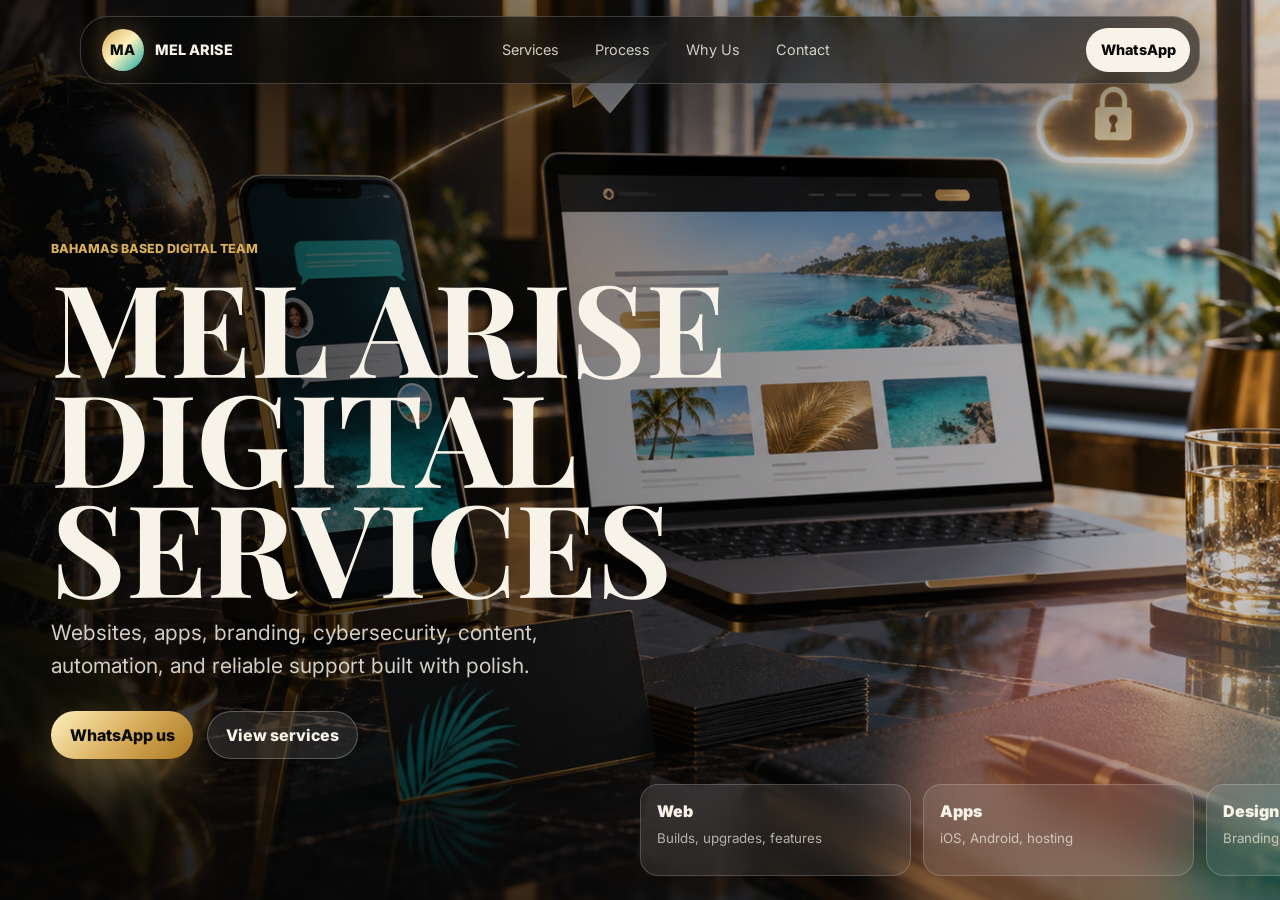
==== commit 058eeb89: "Build Mel Arise digital services website" ====
--- a/index.html
+++ b/index.html
@@ -1,1344 +1,179 @@
-<!DOCTYPE html>
+<!doctype html>
 <html lang="en">
-<head>
-<meta charset="UTF-8">
-<meta name="viewport" content="width=device-width, initial-scale=1.0">
-<meta name="description" content="Computer Programmer & Cybersecurity Specialist — Building secure, real-time systems that scale.">
-<meta property="og:title" content="Dev Portfolio | Security Engineer">
-<meta property="og:description" content="I build secure, real-time systems that scale.">
-<title>Portfolio | Cybersecurity & Systems Engineer</title>
-<link rel="preconnect" href="https://fonts.googleapis.com">
-<link rel="preconnect" href="https://fonts.gstatic.com" crossorigin>
-<link href="https://fonts.googleapis.com/css2?family=Orbitron:wght@400;700;900&family=Syne:wght@400;500;600;700;800&family=JetBrains+Mono:ital,wght@0,400;0,500;1,400&display=swap" rel="stylesheet">
-<style>
-:root {
-  --bg0: #020207;
-  --bg1: #08080f;
-  --bg2: #0d0d18;
-  --bg3: #121220;
-  --card: #0f0f1c;
-  --border: rgba(255,255,255,0.07);
-  --border-bright: rgba(0,229,255,0.25);
-  --cyan: #00e5ff;
-  --cyan-dim: rgba(0,229,255,0.15);
-  --pink: #ff2055;
-  --pink-dim: rgba(255,32,85,0.15);
-  --gold: #ffc837;
-  --gold-dim: rgba(255,200,55,0.12);
-  --green: #00e676;
-  --green-dim: rgba(0,230,118,0.12);
-  --purple: #bf5af2;
-  --text1: #eeeef8;
-  --text2: #9090b8;
-  --text3: #555578;
-  --font-display: 'Orbitron', monospace;
-  --font-body: 'Syne', sans-serif;
-  --font-mono: 'JetBrains Mono', monospace;
-  --radius: 12px;
-  --radius-sm: 8px;
-  --glow-cyan: 0 0 30px rgba(0,229,255,0.2);
-  --glow-pink: 0 0 30px rgba(255,32,85,0.2);
-}
-*,*::before,*::after{box-sizing:border-box;margin:0;padding:0}
-html{scroll-behavior:smooth;font-size:16px}
-body{background:var(--bg0);color:var(--text1);font-family:var(--font-body);overflow-x:hidden;line-height:1.6}
-::selection{background:var(--cyan-dim);color:var(--cyan)}
-::-webkit-scrollbar{width:4px}
-::-webkit-scrollbar-track{background:var(--bg1)}
-::-webkit-scrollbar-thumb{background:var(--cyan-dim);border-radius:2px}
+  <head>
+    <meta charset="UTF-8" />
+    <meta name="viewport" content="width=device-width, initial-scale=1" />
+    <meta
+      name="description"
+      content="Mel Arise Digital Services builds websites, apps, branding, cybersecurity support, content, automation, and tech support from the Bahamas."
+    />
+    <title>MEL ARISE DIGITAL SERVICES</title>
+    <link rel="preconnect" href="https://fonts.googleapis.com" />
+    <link rel="preconnect" href="https://fonts.gstatic.com" crossorigin />
+    <link
+      href="https://fonts.googleapis.com/css2?family=Inter:wght@400;500;600;700;800&family=Playfair+Display:wght@700;800&display=swap"
+      rel="stylesheet"
+    />
+    <link rel="stylesheet" href="styles.css" />
+  </head>
+  <body>
+    <a class="skip-link" href="#main">Skip to content</a>
 
-/* NAV */
-nav{position:fixed;top:0;left:0;right:0;z-index:100;padding:0 2rem;height:64px;display:flex;align-items:center;justify-content:space-between;transition:background .3s,border .3s}
-nav.scrolled{background:rgba(2,2,7,0.92);backdrop-filter:blur(20px);border-bottom:1px solid var(--border)}
-.nav-logo{font-family:var(--font-display);font-size:1.1rem;font-weight:700;color:var(--cyan);letter-spacing:.15em;text-decoration:none}
-.nav-logo span{color:var(--pink)}
-.nav-links{display:flex;gap:2rem;list-style:none}
-.nav-links a{color:var(--text2);text-decoration:none;font-size:.85rem;font-weight:600;letter-spacing:.08em;text-transform:uppercase;transition:color .2s;position:relative}
-.nav-links a::after{content:'';position:absolute;left:0;bottom:-4px;width:0;height:1px;background:var(--cyan);transition:width .2s}
-.nav-links a:hover{color:var(--cyan)}
-.nav-links a:hover::after{width:100%}
-.nav-cta{background:transparent;border:1px solid var(--cyan);color:var(--cyan);padding:.4rem 1rem;border-radius:6px;font-family:var(--font-body);font-size:.8rem;font-weight:700;letter-spacing:.08em;text-transform:uppercase;cursor:pointer;transition:all .2s;text-decoration:none}
-.nav-cta:hover{background:var(--cyan-dim);box-shadow:var(--glow-cyan)}
-.menu-toggle{display:none;flex-direction:column;gap:5px;cursor:pointer;padding:4px}
-.menu-toggle span{width:22px;height:1.5px;background:var(--text1);display:block;transition:all .3s}
+    <header class="site-header" aria-label="Primary navigation">
+      <a class="brand-lockup" href="#home" aria-label="Mel Arise Digital Services home">
+        <span class="brand-mark">MA</span>
+        <span>MEL ARISE</span>
+      </a>
+      <nav>
+        <a href="#services">Services</a>
+        <a href="#process">Process</a>
+        <a href="#why-us">Why Us</a>
+        <a href="#contact">Contact</a>
+      </nav>
+      <a class="nav-cta" href="https://wa.me/12424344960" target="_blank" rel="noreferrer">WhatsApp</a>
+    </header>
 
-/* HERO */
-#hero{position:relative;min-height:100vh;display:flex;align-items:center;justify-content:center;overflow:hidden}
-#particle-canvas{position:absolute;inset:0;width:100%;height:100%}
-.hero-inner{position:relative;z-index:2;text-align:center;padding:0 1.5rem;max-width:900px;margin:0 auto}
-.avail-badge{display:inline-flex;align-items:center;gap:.5rem;background:var(--green-dim);border:1px solid rgba(0,230,118,0.3);color:var(--green);font-family:var(--font-mono);font-size:.75rem;letter-spacing:.1em;padding:.35rem .9rem;border-radius:100px;margin-bottom:2rem}
-.avail-dot{width:7px;height:7px;border-radius:50%;background:var(--green);animation:pulse-green 2s infinite}
-.hero-name{font-family:var(--font-display);font-size:clamp(2.8rem,8vw,6rem);font-weight:900;line-height:1;letter-spacing:.05em;margin-bottom:.5rem;position:relative;background:linear-gradient(135deg,#fff 0%,var(--cyan) 50%,#fff 100%);background-size:200% 200%;-webkit-background-clip:text;-webkit-text-fill-color:transparent;background-clip:text;animation:shimmer 4s ease infinite}
-.hero-role{font-family:var(--font-mono);font-size:clamp(.85rem,2vw,1.05rem);color:var(--cyan);letter-spacing:.12em;margin-bottom:1.5rem;opacity:.9}
-.hero-tagline{font-size:clamp(1.1rem,3vw,1.5rem);font-weight:600;color:var(--text1);margin-bottom:2.5rem;min-height:2.4rem}
-.typed-text{color:var(--cyan)}
-.cursor{display:inline-block;width:2px;height:1em;background:var(--cyan);vertical-align:text-bottom;animation:blink .75s step-end infinite}
-.hero-btns{display:flex;gap:1rem;justify-content:center;flex-wrap:wrap;margin-bottom:3rem}
-.btn-primary{display:inline-flex;align-items:center;gap:.5rem;background:var(--cyan);color:#000;font-family:var(--font-body);font-weight:700;font-size:.9rem;letter-spacing:.05em;padding:.75rem 1.75rem;border-radius:8px;text-decoration:none;transition:all .25s}
-.btn-primary:hover{transform:translateY(-2px);box-shadow:0 8px 32px rgba(0,229,255,0.35)}
-.btn-secondary{display:inline-flex;align-items:center;gap:.5rem;background:transparent;color:var(--text1);font-family:var(--font-body);font-weight:700;font-size:.9rem;letter-spacing:.05em;padding:.75rem 1.75rem;border-radius:8px;border:1px solid var(--border-bright);text-decoration:none;transition:all .25s}
-.btn-secondary:hover{background:var(--cyan-dim);color:var(--cyan);border-color:var(--cyan);transform:translateY(-2px)}
-.hero-stats{display:flex;justify-content:center;gap:3rem;flex-wrap:wrap}
-.hstat{text-align:center}
-.hstat-num{display:block;font-family:var(--font-display);font-size:1.8rem;font-weight:700;color:var(--cyan)}
-.hstat-label{font-size:.75rem;color:var(--text3);font-family:var(--font-mono);letter-spacing:.1em;text-transform:uppercase}
-.scroll-hint{position:absolute;bottom:2rem;left:50%;transform:translateX(-50%);display:flex;flex-direction:column;align-items:center;gap:.5rem;z-index:2;animation:float 3s ease-in-out infinite}
-.scroll-line{width:1px;height:50px;background:linear-gradient(to bottom,var(--cyan),transparent)}
-.scroll-label{font-family:var(--font-mono);font-size:.65rem;color:var(--text3);letter-spacing:.15em;text-transform:uppercase}
-
-/* SECTIONS */
-section{padding:6rem 2rem}
-.container{max-width:1100px;margin:0 auto}
-.section-label{font-family:var(--font-mono);font-size:.75rem;color:var(--cyan);letter-spacing:.2em;text-transform:uppercase;margin-bottom:.75rem;display:flex;align-items:center;gap:.75rem}
-.section-label::before{content:'//';opacity:.5}
-.section-title{font-size:clamp(1.8rem,4vw,2.8rem);font-weight:800;line-height:1.15;margin-bottom:1rem}
-.section-title span{color:var(--cyan)}
-.section-desc{color:var(--text2);font-size:1.05rem;max-width:600px;line-height:1.7;margin-bottom:3rem}
-
-/* REVEAL */
-.reveal{opacity:0;transform:translateY(30px);transition:opacity .7s ease,transform .7s ease}
-.reveal.visible{opacity:1;transform:none}
-
-/* LIVE ACTIVITY */
-#activity{background:var(--bg1);border-top:1px solid var(--border);border-bottom:1px solid var(--border)}
-.activity-grid{display:grid;grid-template-columns:repeat(3,1fr);gap:1.5rem}
-.activity-panel{background:var(--bg2);border:1px solid var(--border);border-radius:var(--radius);overflow:hidden}
-.panel-header{padding:1rem 1.25rem;border-bottom:1px solid var(--border);display:flex;align-items:center;justify-content:space-between}
-.panel-title{font-family:var(--font-mono);font-size:.8rem;font-weight:500;color:var(--text2);letter-spacing:.1em;text-transform:uppercase;display:flex;align-items:center;gap:.5rem}
-.live-dot{width:7px;height:7px;border-radius:50%;background:var(--green);animation:pulse-green 1.5s infinite}
-.panel-body{padding:1rem 1.25rem;height:260px;overflow:hidden;position:relative}
-.activity-item{padding:.5rem 0;border-bottom:1px solid rgba(255,255,255,0.04);display:flex;align-items:flex-start;gap:.75rem;font-family:var(--font-mono);font-size:.75rem;animation:slideInItem .4s ease}
-.activity-item:last-child{border-bottom:none}
-.ai-time{color:var(--text3);min-width:45px;flex-shrink:0}
-.ai-msg{color:var(--text2);line-height:1.5}
-.ai-tag{display:inline-block;padding:.1rem .4rem;border-radius:3px;font-size:.65rem;margin-right:.25rem;font-weight:500}
-.tag-push{background:var(--cyan-dim);color:var(--cyan)}
-.tag-fix{background:var(--green-dim);color:var(--green)}
-.tag-warn{background:var(--gold-dim);color:var(--gold)}
-.tag-crit{background:var(--pink-dim);color:var(--pink)}
-.tag-info{background:rgba(191,90,242,0.15);color:var(--purple)}
-.log-line{font-family:var(--font-mono);font-size:.73rem;padding:.3rem 0;border-bottom:1px solid rgba(255,255,255,0.03);display:flex;gap:.75rem}
-.log-time{color:var(--text3);min-width:55px}
-.log-level-ok{color:var(--green)}
-.log-level-warn{color:var(--gold)}
-.log-level-err{color:var(--pink)}
-.log-msg{color:var(--text2)}
-.project-status{display:flex;flex-direction:column;gap:.75rem;height:100%;justify-content:center}
-.ps-item{display:flex;align-items:center;justify-content:space-between;padding:.65rem .85rem;background:var(--bg3);border-radius:8px;border:1px solid var(--border)}
-.ps-name{font-family:var(--font-mono);font-size:.78rem;color:var(--text2)}
-.ps-metric{font-family:var(--font-mono);font-size:.78rem;color:var(--cyan)}
-.ps-bar{width:100%;height:3px;background:var(--border);border-radius:2px;margin-top:.4rem;overflow:hidden}
-.ps-bar-fill{height:100%;border-radius:2px;background:linear-gradient(90deg,var(--cyan),var(--purple));transition:width 1s ease}
-
-/* PROJECTS */
-.projects-grid{display:grid;grid-template-columns:repeat(auto-fit,minmax(320px,1fr));gap:1.5rem}
-.project-card{background:var(--card);border:1px solid var(--border);border-radius:var(--radius);overflow:hidden;transition:border-color .3s,transform .3s;position:relative;display:flex;flex-direction:column}
-.project-card::before{content:'';position:absolute;inset:0;background:linear-gradient(135deg,var(--cyan-dim),transparent 40%);opacity:0;transition:opacity .3s;pointer-events:none}
-.project-card:hover{border-color:var(--border-bright);transform:translateY(-4px);box-shadow:var(--glow-cyan)}
-.project-card:hover::before{opacity:1}
-.project-card.featured{border-color:rgba(0,229,255,0.2)}
-.project-thumb{height:180px;position:relative;overflow:hidden}
-.project-canvas{width:100%;height:100%;display:block}
-.project-badge{position:absolute;top:.75rem;right:.75rem;background:var(--cyan-dim);border:1px solid rgba(0,229,255,0.3);color:var(--cyan);font-family:var(--font-mono);font-size:.65rem;letter-spacing:.1em;padding:.2rem .6rem;border-radius:4px;text-transform:uppercase}
-.project-badge.security{background:var(--pink-dim);border-color:rgba(255,32,85,0.3);color:var(--pink)}
-.project-body{padding:1.5rem;flex:1;display:flex;flex-direction:column}
-.project-title{font-size:1.2rem;font-weight:700;margin-bottom:.5rem;color:var(--text1)}
-.project-desc{color:var(--text2);font-size:.9rem;line-height:1.65;margin-bottom:1rem;flex:1}
-.project-metrics{display:grid;grid-template-columns:repeat(3,1fr);gap:.5rem;margin-bottom:1.25rem}
-.metric-box{background:var(--bg3);border-radius:8px;padding:.6rem .5rem;text-align:center;border:1px solid var(--border)}
-.metric-val{display:block;font-family:var(--font-display);font-size:1rem;font-weight:700;color:var(--gold)}
-.metric-label{font-family:var(--font-mono);font-size:.6rem;color:var(--text3);text-transform:uppercase;letter-spacing:.08em}
-.tech-stack{display:flex;flex-wrap:wrap;gap:.4rem;margin-bottom:1.25rem}
-.tech-badge{background:rgba(255,255,255,0.05);border:1px solid var(--border);color:var(--text2);font-family:var(--font-mono);font-size:.7rem;padding:.2rem .55rem;border-radius:4px}
-.challenge-toggle{background:transparent;border:none;color:var(--cyan);font-family:var(--font-mono);font-size:.75rem;cursor:pointer;padding:0;display:flex;align-items:center;gap:.4rem;transition:opacity .2s}
-.challenge-toggle:hover{opacity:.8}
-.challenge-content{display:none;margin-top:.75rem;padding:.75rem;background:var(--bg3);border-radius:8px;border-left:2px solid var(--cyan);font-size:.82rem;color:var(--text2);line-height:1.65}
-.challenge-content.open{display:block;animation:fadeIn .3s ease}
-.project-links{display:flex;gap:.75rem;margin-top:1rem}
-.proj-link{display:inline-flex;align-items:center;gap:.4rem;font-size:.8rem;font-weight:600;text-decoration:none;color:var(--text2);border:1px solid var(--border);padding:.4rem .9rem;border-radius:6px;transition:all .2s}
-.proj-link:hover{color:var(--cyan);border-color:var(--cyan);background:var(--cyan-dim)}
-.proj-link.primary{color:var(--cyan);border-color:var(--border-bright)}
-
-/* SECURITY */
-#security{background:var(--bg1)}
-.security-grid{display:grid;grid-template-columns:1fr 1fr;gap:2rem;align-items:start}
-.sec-visual{position:sticky;top:6rem}
-.vuln-terminal{background:#000;border-radius:var(--radius);border:1px solid var(--border);overflow:hidden}
-.terminal-header{background:#1a1a1a;padding:.6rem 1rem;display:flex;align-items:center;gap:.5rem}
-.t-dot{width:10px;height:10px;border-radius:50%}
-.terminal-body{padding:1.25rem;font-family:var(--font-mono);font-size:.78rem;line-height:1.9}
-.t-comment{color:#555}
-.t-cmd{color:var(--cyan)}
-.t-output{color:#aaa}
-.t-ok{color:var(--green)}
-.t-warn{color:var(--gold)}
-.t-err{color:var(--pink)}
-.t-prompt{color:var(--purple)}
-.sec-items{display:flex;flex-direction:column;gap:1.5rem}
-.sec-item{background:var(--card);border:1px solid var(--border);border-radius:var(--radius);padding:1.5rem;transition:border-color .3s}
-.sec-item:hover{border-color:var(--border-bright)}
-.sec-item-header{display:flex;align-items:center;gap:.75rem;margin-bottom.75rem}
-.sec-icon{width:40px;height:40px;border-radius:10px;display:flex;align-items:center;justify-content:center;font-size:1.2rem;flex-shrink:0}
-.sec-icon.red{background:var(--pink-dim)}
-.sec-icon.cyan{background:var(--cyan-dim)}
-.sec-icon.gold{background:var(--gold-dim)}
-.sec-item-title{font-weight:700;font-size:1rem;margin-bottom:.25rem}
-.sec-item-sub{font-family:var(--font-mono);font-size:.72rem;color:var(--text3)}
-.sec-tags{display:flex;gap:.5rem;flex-wrap:wrap;margin-top:.75rem}
-.before-after{display:grid;grid-template-columns:1fr 1fr;gap:.75rem;margin-top.75rem}
-.ba-box{padding:.75rem;border-radius:8px;font-family:var(--font-mono);font-size:.73rem;line-height:1.7}
-.ba-before{background:rgba(255,32,85,0.07);border:1px solid rgba(255,32,85,0.2)}
-.ba-after{background:rgba(0,230,118,0.07);border:1px solid rgba(0,230,118,0.2)}
-.ba-label{font-size:.65rem;letter-spacing:.12em;text-transform:uppercase;margin-bottom:.4rem;font-weight:600}
-.ba-before .ba-label{color:var(--pink)}
-.ba-after .ba-label{color:var(--green)}
-.ba-code{color:var(--text2)}
-
-/* SKILLS */
-.skills-grid{display:grid;grid-template-columns:repeat(auto-fit,minmax(290px,1fr));gap:1.25rem}
-.skill-item{background:var(--card);border:1px solid var(--border);border-radius:var(--radius);padding:1.25rem;display:flex;align-items:flex-start;gap:1rem;transition:border-color .3s,transform .3s}
-.skill-item:hover{border-color:var(--border-bright);transform:translateY(-2px)}
-.skill-icon{width:44px;height:44px;border-radius:10px;background:var(--cyan-dim);border:1px solid rgba(0,229,255,0.2);display:flex;align-items:center;justify-content:center;font-size:1.3rem;flex-shrink:0}
-.skill-icon.pink{background:var(--pink-dim);border-color:rgba(255,32,85,0.2)}
-.skill-icon.gold{background:var(--gold-dim);border-color:rgba(255,200,55,0.2)}
-.skill-icon.purple{background:rgba(191,90,242,0.12);border-color:rgba(191,90,242,0.2)}
-.skill-content .skill-name{font-weight:700;font-size:.95rem;margin-bottom:.3rem;color:var(--text1)}
-.skill-proof{font-size:.83rem;color:var(--text2);line-height:1.55}
-.skill-proof strong{color:var(--cyan)}
-
-/* CASE STUDIES */
-.case-list{display:flex;flex-direction:column;gap:2rem}
-.case-item{background:var(--card);border:1px solid var(--border);border-radius:var(--radius);overflow:hidden;transition:border-color .3s}
-.case-item:hover{border-color:var(--border-bright)}
-.case-header{padding:1.75rem;cursor:pointer;display:flex;align-items:flex-start;justify-content:space-between;gap:1rem}
-.case-num{font-family:var(--font-display);font-size:2.5rem;font-weight:900;color:var(--border);line-height:1;flex-shrink:0;min-width:60px}
-.case-meta{flex:1}
-.case-title{font-size:1.25rem;font-weight:700;margin-bottom:.35rem}
-.case-sub{color:var(--text3);font-family:var(--font-mono);font-size:.78rem}
-.case-arrow{color:var(--text3);transition:transform .3s;flex-shrink:0;margin-top:4px}
-.case-item.open .case-arrow{transform:rotate(90deg)}
-.case-item.open .case-num{color:var(--cyan)}
-.case-body{display:none;border-top:1px solid var(--border)}
-.case-body.open{display:block;animation:fadeIn .3s ease}
-.case-grid{display:grid;grid-template-columns:repeat(4,1fr);gap:0;border-bottom:1px solid var(--border)}
-.case-col{padding:1.5rem;border-right:1px solid var(--border)}
-.case-col:last-child{border-right:none}
-.case-col-label{font-family:var(--font-mono);font-size:.68rem;color:var(--text3);text-transform:uppercase;letter-spacing:.12em;margin-bottom:.6rem}
-.case-col-text{font-size:.88rem;color:var(--text2);line-height:1.65}
-.case-col-text strong{color:var(--text1)}
-.case-results{padding:1.25rem 1.5rem;display:flex;gap:1.5rem;flex-wrap:wrap;align-items:center}
-.case-result-chip{display:flex;align-items:center;gap:.5rem;background:var(--green-dim);border:1px solid rgba(0,230,118,0.2);padding:.4rem .85rem;border-radius:100px}
-.crc-icon{font-size:.9rem}
-.crc-text{font-family:var(--font-mono);font-size:.75rem;color:var(--green)}
-
-/* CONTACT */
-#contact{background:var(--bg1)}
-.contact-grid{display:grid;grid-template-columns:1fr 1fr;gap:3rem;align-items:start}
-.contact-info{}
-.contact-intro{color:var(--text2);font-size:1rem;line-height:1.7;margin-bottom:2rem}
-.contact-links{display:flex;flex-direction:column;gap:1rem;margin-bottom:2rem}
-.contact-link{display:flex;align-items:center;gap:1rem;padding:1rem 1.25rem;background:var(--card);border:1px solid var(--border);border-radius:var(--radius-sm);text-decoration:none;transition:border-color .2s,background .2s;color:inherit}
-.contact-link:hover{border-color:var(--border-bright);background:var(--cyan-dim)}
-.cl-icon{width:40px;height:40px;border-radius:8px;display:flex;align-items:center;justify-content:center;font-size:1.1rem;flex-shrink:0}
-.cl-label{font-family:var(--font-mono);font-size:.7rem;color:var(--text3);text-transform:uppercase;letter-spacing:.1em}
-.cl-value{font-weight:600;font-size:.9rem;color:var(--text1)}
-.contact-form{background:var(--card);border:1px solid var(--border);border-radius:var(--radius);padding:2rem}
-.form-row{margin-bottom:1.25rem}
-.form-row label{display:block;font-family:var(--font-mono);font-size:.73rem;color:var(--text3);text-transform:uppercase;letter-spacing:.1em;margin-bottom:.5rem}
-.form-row input,.form-row textarea,.form-row select{width:100%;background:var(--bg3);border:1px solid var(--border);border-radius:8px;padding:.75rem 1rem;color:var(--text1);font-family:var(--font-body);font-size:.9rem;outline:none;transition:border-color .2s;resize:none}
-.form-row input:focus,.form-row textarea:focus{border-color:var(--cyan)}
-.form-row textarea{height:130px}
-.form-submit{width:100%;background:var(--cyan);color:#000;border:none;padding:.85rem;border-radius:8px;font-family:var(--font-body);font-weight:700;font-size:.95rem;cursor:pointer;transition:all .25s;letter-spacing:.03em}
-.form-submit:hover{transform:translateY(-2px);box-shadow:0 8px 32px rgba(0,229,255,0.3)}
-.form-submit:disabled{opacity:.6;cursor:not-allowed;transform:none}
-.form-success{display:none;text-align:center;padding:1rem;background:var(--green-dim);border:1px solid rgba(0,230,118,0.3);border-radius:8px;color:var(--green);font-family:var(--font-mono);font-size:.85rem;margin-top:.75rem}
-
-/* FOOTER */
-footer{background:var(--bg0);border-top:1px solid var(--border);padding:2rem;text-align:center}
-.footer-text{font-family:var(--font-mono);font-size:.75rem;color:var(--text3)}
-.footer-text span{color:var(--cyan)}
-
-/* AI CHATBOT */
-.chat-trigger{position:fixed;bottom:2rem;right:2rem;z-index:200;width:56px;height:56px;border-radius:50%;background:var(--cyan);border:none;cursor:pointer;display:flex;align-items:center;justify-content:center;box-shadow:0 4px 24px rgba(0,229,255,0.35);transition:all .3s;font-size:1.4rem}
-.chat-trigger:hover{transform:scale(1.1);box-shadow:0 6px 32px rgba(0,229,255,0.5)}
-.chat-window{position:fixed;bottom:6rem;right:2rem;z-index:200;width:360px;background:var(--bg2);border:1px solid var(--border-bright);border-radius:var(--radius);overflow:hidden;display:none;flex-direction:column;box-shadow:0 24px 80px rgba(0,0,0,0.6),var(--glow-cyan);max-height:520px}
-.chat-window.open{display:flex;animation:slideUp .3s ease}
-.chat-head{padding:1rem 1.25rem;border-bottom:1px solid var(--border);display:flex;align-items:center;justify-content:space-between}
-.chat-head-info{display:flex;align-items:center;gap:.75rem}
-.chat-avatar{width:36px;height:36px;border-radius:50%;background:var(--cyan-dim);border:1px solid var(--border-bright);display:flex;align-items:center;justify-content:center;font-size:1rem}
-.chat-head-name{font-weight:700;font-size:.9rem}
-.chat-head-status{font-family:var(--font-mono);font-size:.68rem;color:var(--green)}
-.chat-close{background:none;border:none;color:var(--text3);cursor:pointer;font-size:1.2rem;line-height:1;transition:color .2s}
-.chat-close:hover{color:var(--text1)}
-.chat-messages{flex:1;overflow-y:auto;padding:1rem;display:flex;flex-direction:column;gap:.75rem;min-height:200px}
-.chat-msg{max-width:85%;font-size:.85rem;line-height:1.55;padding:.65rem .9rem;border-radius:12px;animation:fadeIn .3s ease}
-.msg-bot{align-self:flex-start;background:var(--bg3);border:1px solid var(--border);color:var(--text2)}
-.msg-user{align-self:flex-end;background:var(--cyan-dim);border:1px solid rgba(0,229,255,0.25);color:var(--text1)}
-.chat-suggestions{padding:.75rem;display:flex;gap:.5rem;flex-wrap:wrap;border-top:1px solid var(--border)}
-.chat-suggest{background:var(--bg3);border:1px solid var(--border);color:var(--text2);font-family:var(--font-mono);font-size:.68rem;padding:.3rem .65rem;border-radius:6px;cursor:pointer;transition:all .2s}
-.chat-suggest:hover{border-color:var(--cyan);color:var(--cyan)}
-.chat-input-row{padding:.75rem;border-top:1px solid var(--border);display:flex;gap:.5rem}
-.chat-input{flex:1;background:var(--bg3);border:1px solid var(--border);border-radius:8px;padding:.5rem .85rem;color:var(--text1);font-family:var(--font-body);font-size:.85rem;outline:none;transition:border-color .2s}
-.chat-input:focus{border-color:var(--cyan)}
-.chat-send{background:var(--cyan);border:none;color:#000;width:36px;height:36px;border-radius:8px;cursor:pointer;display:flex;align-items:center;justify-content:center;flex-shrink:0;font-size:1rem;transition:opacity .2s}
-.chat-send:hover{opacity:.85}
-.chat-send:disabled{opacity:.4;cursor:not-allowed}
-.chat-typing{font-family:var(--font-mono);font-size:.75rem;color:var(--text3);padding:0 .5rem;display:flex;align-items:center;gap:.4rem;min-height:20px}
-.typing-dot{width:5px;height:5px;border-radius:50%;background:var(--cyan);display:inline-block;animation:typing-bounce .9s infinite}
-.typing-dot:nth-child(2){animation-delay:.15s}
-.typing-dot:nth-child(3){animation-delay:.3s}
-
-/* ANIMATIONS */
-@keyframes shimmer{0%,100%{background-position:0% 50%}50%{background-position:100% 50%}}
-@keyframes pulse-green{0%,100%{opacity:1;box-shadow:0 0 0 0 rgba(0,230,118,.4)}50%{opacity:.8;box-shadow:0 0 0 6px rgba(0,230,118,0)}}
-@keyframes blink{0%,100%{opacity:1}50%{opacity:0}}
-@keyframes float{0%,100%{transform:translateX(-50%) translateY(0)}50%{transform:translateX(-50%) translateY(-8px)}}
-@keyframes fadeIn{from{opacity:0}to{opacity:1}}
-@keyframes slideInItem{from{opacity:0;transform:translateX(-10px)}to{opacity:1;transform:none}}
-@keyframes slideUp{from{opacity:0;transform:translateY(20px)}to{opacity:1;transform:none}}
-@keyframes typing-bounce{0%,60%,100%{transform:translateY(0)}30%{transform:translateY(-6px)}}
-@keyframes scanline{0%{transform:translateY(0)}100%{transform:translateY(100%)}}
-
-/* GRID SEPARATOR */
-.section-sep{height:1px;background:linear-gradient(90deg,transparent,var(--border),transparent);margin:0 2rem}
-
-/* RESPONSIVE */
-@media(max-width:900px){
-  .activity-grid{grid-template-columns:1fr}
-  .activity-panel:not(:first-child){display:none}
-  .security-grid{grid-template-columns:1fr}
-  .sec-visual{display:none}
-  .contact-grid{grid-template-columns:1fr}
-  .case-grid{grid-template-columns:1fr 1fr}
-  .case-col:nth-child(3){border-right:none}
-  .case-col:nth-child(3),.case-col:nth-child(4){border-top:1px solid var(--border)}
-}
-@media(max-width:640px){
-  nav{padding:0 1.25rem}
-  .nav-links{display:none}
-  .nav-links.mobile-open{display:flex;flex-direction:column;position:fixed;top:64px;left:0;right:0;background:rgba(2,2,7,.97);padding:1.5rem;border-bottom:1px solid var(--border);gap:1rem}
-  .menu-toggle{display:flex}
-  section{padding:4rem 1.25rem}
-  .projects-grid{grid-template-columns:1fr}
-  .project-metrics{grid-template-columns:repeat(3,1fr)}
-  .case-grid{grid-template-columns:1fr}
-  .case-col{border-right:none;border-top:1px solid var(--border)}
-  .case-col:first-child{border-top:none}
-  .chat-window{width:calc(100vw - 2rem);right:1rem}
-  .hero-stats{gap:1.5rem}
-  .security-grid{grid-template-columns:1fr}
-  .skills-grid{grid-template-columns:1fr}
-}
-</style>
-</head>
-<body>
-
-<!-- NAV -->
-<nav id="main-nav">
-  <a href="#hero" class="nav-logo">DEV<span>SEC</span></a>
-  <ul class="nav-links" id="nav-links">
-    <li><a href="#activity">Live</a></li>
-    <li><a href="#projects">Projects</a></li>
-    <li><a href="#security">Security</a></li>
-    <li><a href="#skills">Skills</a></li>
-    <li><a href="#contact">Contact</a></li>
-  </ul>
-  <a href="#contact" class="nav-cta">Hire Me</a>
-  <div class="menu-toggle" id="menu-toggle" onclick="toggleMenu()">
-    <span></span><span></span><span></span>
-  </div>
-</nav>
-
-<!-- HERO -->
-<section id="hero">
-  <canvas id="particle-canvas"></canvas>
-  <div class="hero-inner">
-    <div class="avail-badge"><span class="avail-dot"></span>AVAILABLE FOR REMOTE WORK</div>
-    <h1 class="hero-name" id="hero-name">DAVID JOEL</h1>
-    <div class="hero-role">Computer Programmer &amp; Cybersecurity Specialist</div>
-    <p class="hero-tagline">I build <span class="typed-text" id="typed-text"></span><span class="cursor"></span></p>
-    <div class="hero-btns">
-      <a href="#projects" class="btn-primary">⚡ View Projects</a>
-      <a href="#contact" class="btn-secondary">✉ Contact Me</a>
-    </div>
-    <div class="hero-stats">
-      <div class="hstat"><span class="hstat-num">50+</span><span class="hstat-label">Projects</span></div>
-      <div class="hstat"><span class="hstat-num">3+</span><span class="hstat-label">Years Exp</span></div>
-      <div class="hstat"><span class="hstat-num">99.9%</span><span class="hstat-label">Uptime</span></div>
-      <div class="hstat"><span class="hstat-num">0</span><span class="hstat-label">Breaches</span></div>
-    </div>
-  </div>
-  <div class="scroll-hint">
-    <div class="scroll-line"></div>
-    <div class="scroll-label">Scroll</div>
-  </div>
-</section>
-
-<!-- LIVE ACTIVITY -->
-<section id="activity">
-  <div class="container">
-    <div class="section-label">Real-Time Activity</div>
-    <h2 class="section-title" style="margin-bottom:2rem">Live <span>Engineering Feed</span></h2>
-    <div class="activity-grid">
-      <!-- GitHub Commits -->
-      <div class="activity-panel reveal">
-        <div class="panel-header">
-          <div class="panel-title"><span class="live-dot"></span> GitHub Commits</div>
-          <span style="font-family:var(--font-mono);font-size:.7rem;color:var(--text3)">just now</span>
-        </div>
-        <div class="panel-body" id="commit-feed"></div>
-      </div>
-      <!-- Active Projects -->
-      <div class="activity-panel reveal">
-        <div class="panel-header">
-          <div class="panel-title"><span class="live-dot"></span> Active Projects</div>
-          <span style="font-family:var(--font-mono);font-size:.7rem;color:var(--text3)">5 running</span>
-        </div>
-        <div class="panel-body" id="project-feed">
-          <div class="project-status">
-            <div class="ps-item">
-              <div>
-                <div class="ps-name">trading-bot-v2</div>
-                <div class="ps-bar"><div class="ps-bar-fill" style="width:87%"></div></div>
-              </div>
-              <div class="ps-metric" id="p1-metric">87% uptime</div>
-            </div>
-            <div class="ps-item">
-              <div>
-                <div class="ps-name">sec-scanner</div>
-                <div class="ps-bar"><div class="ps-bar-fill" style="width:100%"></div></div>
-              </div>
-              <div class="ps-metric" id="p2-metric">ACTIVE</div>
-            </div>
-            <div class="ps-item">
-              <div>
-                <div class="ps-name">rt-dashboard</div>
-                <div class="ps-bar"><div class="ps-bar-fill" style="width:73%"></div></div>
-              </div>
-              <div class="ps-metric" id="p3-metric">12k req/min</div>
-            </div>
-            <div class="ps-item">
-              <div>
-                <div class="ps-name">api-gateway</div>
-                <div class="ps-bar"><div class="ps-bar-fill" style="width:60%"></div></div>
-              </div>
-              <div class="ps-metric" id="p4-metric">~8ms p99</div>
-            </div>
-            <div class="ps-item">
-              <div>
-                <div class="ps-name">auth-service</div>
-                <div class="ps-bar"><div class="ps-bar-fill" style="width:95%"></div></div>
-              </div>
-              <div class="ps-metric" id="p5-metric">0 failures</div>
-            </div>
+    <main id="main" class="snap-container">
+      <section id="home" class="panel hero panel-dark">
+        <img class="hero-bg" src="assets/hero-luxury.png" alt="Luxury digital studio with website and app visuals" />
+        <div class="shade"></div>
+        <div class="mesh mesh-one"></div>
+        <div class="hero-content reveal">
+          <p class="eyebrow">Bahamas based digital team</p>
+          <h1>MEL ARISE DIGITAL SERVICES</h1>
+          <p class="hero-copy">
+            Websites, apps, branding, cybersecurity, content, automation, and reliable support built with polish.
+          </p>
+          <div class="hero-actions">
+            <a class="button primary magnetic" href="https://wa.me/12424344960" target="_blank" rel="noreferrer">
+              WhatsApp us
+            </a>
+            <a class="button secondary magnetic" href="#services">View services</a>
           </div>
         </div>
-      </div>
-      <!-- System Logs -->
-      <div class="activity-panel reveal">
-        <div class="panel-header">
-          <div class="panel-title"><span class="live-dot"></span> System Logs</div>
-          <span style="font-family:var(--font-mono);font-size:.7rem;color:var(--text3)">streaming</span>
+        <div class="hero-strip reveal">
+          <article><span>Web</span><small>Builds, upgrades, features</small></article>
+          <article><span>Apps</span><small>iOS, Android, hosting</small></article>
+          <article><span>Design</span><small>Branding, cards, flyers</small></article>
+          <article><span>Security</span><small>Audits, fixes, support</small></article>
         </div>
-        <div class="panel-body" id="log-feed"></div>
-      </div>
-    </div>
-  </div>
-</section>
+      </section>
 
-<div class="section-sep"></div>
+      <section id="services" class="panel services panel-light">
+        <div class="section-head reveal">
+          <p class="eyebrow">What we offer</p>
+          <h2>Digital services for launches, upgrades, and growth.</h2>
+        </div>
+        <div class="services-stage">
+          <article class="service-card tilt reveal">
+            <img src="assets/web-app-3d.png" alt="3D laptop and phone for website and app development" loading="lazy" />
+            <div>
+              <h3>Websites and Apps</h3>
+              <p>Professional websites, landing pages, mobile apps, upgrades, features, iOS, Android, and publishing.</p>
+            </div>
+          </article>
+          <article class="service-card tilt reveal">
+            <img src="assets/brand-3d.png" alt="3D branding materials with cards and flyers" loading="lazy" />
+            <div>
+              <h3>Branding and Graphics</h3>
+              <p>UI/UX, logos, brand systems, business cards, flyers, and polished campaign visuals.</p>
+            </div>
+          </article>
+          <article class="service-card tilt reveal">
+            <img src="assets/security-3d.png" alt="3D cybersecurity shield and secure app screens" loading="lazy" />
+            <div>
+              <h3>Cybersecurity</h3>
+              <p>Website and app reviews, vibe-coded app checks, penetration testing, audits, and fix support.</p>
+            </div>
+          </article>
+          <article class="service-card tilt reveal">
+            <img src="assets/automation-3d.png" alt="3D automation, chatbot, dashboard, and support icons" loading="lazy" />
+            <div>
+              <h3>Content and Support</h3>
+              <p>Social media, content writing, video editing, AI ads, Excel support, chatbots, and 24/7 help.</p>
+            </div>
+          </article>
+        </div>
+      </section>
 
-<!-- PROJECTS -->
-<section id="projects">
-  <div class="container">
-    <div class="section-label reveal">Featured Work</div>
-    <h2 class="section-title reveal">Production-Grade <span>Projects</span></h2>
-    <p class="section-desc reveal">Real systems solving real problems — with numbers to prove it.</p>
-    <div class="projects-grid">
+      <section id="process" class="panel process panel-dark">
+        <div class="section-head reveal">
+          <p class="eyebrow">How we help</p>
+          <h2>From idea to launch, fix, support, and growth.</h2>
+        </div>
+        <div class="process-visual reveal">
+          <img src="assets/process-3d.png" alt="3D workflow from idea to launch and support" loading="lazy" />
+        </div>
+        <div class="steps">
+          <article class="step reveal"><strong>01</strong><span>Understand the goal</span></article>
+          <article class="step reveal"><strong>02</strong><span>Design and build</span></article>
+          <article class="step reveal"><strong>03</strong><span>Secure and improve</span></article>
+          <article class="step reveal"><strong>04</strong><span>Support after delivery</span></article>
+        </div>
+      </section>
 
-      <!-- Project 1: Trading Bot -->
-      <div class="project-card featured reveal">
-        <div class="project-thumb">
-          <canvas class="project-canvas" id="canvas-trading" width="400" height="180"></canvas>
-          <span class="project-badge">Fintech</span>
+      <section id="why-us" class="panel proof panel-light">
+        <div class="proof-media reveal">
+          <img src="assets/services-3d.png" alt="3D montage of digital services" loading="lazy" />
         </div>
-        <div class="project-body">
-          <div class="project-title">Algorithmic Trading Bot</div>
-          <p class="project-desc">Automated crypto trading system using multi-strategy execution (momentum, mean-reversion, arbitrage). Features real-time WebSocket feeds, risk management engine, and fault-tolerant order execution.</p>
-          <div class="project-metrics">
-            <div class="metric-box"><span class="metric-val counter" data-target="340">0</span><span class="metric-label">ms latency</span></div>
-            <div class="metric-box"><span class="metric-val counter" data-target="27">0</span><span class="metric-label">% ROI</span></div>
-            <div class="metric-box"><span class="metric-val">99.9<span style="font-size:.7rem">%</span></span><span class="metric-label">Uptime</span></div>
-          </div>
-          <div class="tech-stack">
-            <span class="tech-badge">Node.js</span><span class="tech-badge">WebSockets</span><span class="tech-badge">Redis</span><span class="tech-badge">PostgreSQL</span><span class="tech-badge">Docker</span><span class="tech-badge">Binance API</span>
-          </div>
-          <button class="challenge-toggle" onclick="toggleChallenge(this)">▶ Engineering Challenges</button>
-          <div class="challenge-content">
-            <strong style="color:var(--cyan)">Challenge:</strong> Race conditions during simultaneous order placement across 3 exchanges caused duplicate fills, risking 12% daily loss.<br><br>
-            <strong style="color:var(--green)">Solution:</strong> Implemented distributed locking with Redis SETNX + TTL, idempotent order IDs, and a circuit-breaker pattern that halts trading on anomaly detection within 50ms.
-          </div>
-          <div class="project-links">
-            <a href="#" class="proj-link primary">⚡ Live Demo</a>
-            <a href="#" class="proj-link">⌥ GitHub</a>
-            <a href="#case-studies" class="proj-link">📋 Case Study</a>
+        <div class="proof-copy reveal">
+          <p class="eyebrow">Why choose us</p>
+          <h2>Professional digital help without confusing pressure.</h2>
+          <div class="badges" aria-label="Mel Arise strengths">
+            <span>Fast delivery</span>
+            <span>Affordable pricing</span>
+            <span>Professional designs</span>
+            <span>Reliable communication</span>
+            <span>Custom solutions</span>
+            <span>Revisions included</span>
+            <span>Beginner-friendly support</span>
           </div>
         </div>
-      </div>
+      </section>
 
-      <!-- Project 2: Security Scanner -->
-      <div class="project-card reveal">
-        <div class="project-thumb">
-          <canvas class="project-canvas" id="canvas-security" width="400" height="180"></canvas>
-          <span class="project-badge security">Security Tool</span>
+      <section id="contact" class="panel contact panel-dark">
+        <img class="contact-bg" src="assets/contact-3d.png" alt="3D phone, laptop, cards, and chat visuals" loading="lazy" />
+        <div class="shade"></div>
+        <div class="contact-grid">
+          <div class="contact-copy reveal">
+            <p class="eyebrow">Contact information</p>
+            <h2>Tell us what you need built, upgraded, designed, secured, or automated.</h2>
+            <div class="contact-lines">
+              <a href="tel:+12424344960">+1 242 434 4960</a>
+              <a href="mailto:clementob86@gmail.com">clementob86@gmail.com</a>
+              <span>Bahamas</span>
+            </div>
+            <a class="button primary magnetic" href="https://wa.me/12424344960" target="_blank" rel="noreferrer">
+              Start on WhatsApp
+            </a>
+          </div>
+          <form class="contact-form reveal" action="mailto:clementob86@gmail.com" method="post" enctype="text/plain">
+            <label>
+              Name
+              <input name="name" autocomplete="name" required />
+            </label>
+            <label>
+              Service needed
+              <select name="service" required>
+                <option value="">Choose service</option>
+                <option>Website development</option>
+                <option>Mobile app development</option>
+                <option>Graphics and branding</option>
+                <option>Cybersecurity</option>
+                <option>Social, content and media</option>
+                <option>Business and tech support</option>
+              </select>
+            </label>
+            <label>
+              Message
+              <textarea name="message" rows="4" required></textarea>
+            </label>
+            <button class="button primary magnetic" type="submit">Send request</button>
+          </form>
         </div>
-        <div class="project-body">
-          <div class="project-title">Automated Vulnerability Scanner</div>
-          <p class="project-desc">Full-stack security scanner performing OWASP Top 10 checks, CVE database lookups, misconfiguration detection, and generates remediation reports with severity scoring.</p>
-          <div class="project-metrics">
-            <div class="metric-box"><span class="metric-val counter" data-target="2400">0</span><span class="metric-label">CVEs/day</span></div>
-            <div class="metric-box"><span class="metric-val counter" data-target="94">0</span><span class="metric-label">% accuracy</span></div>
-            <div class="metric-box"><span class="metric-val counter" data-target="8">0</span><span class="metric-label">sec scan</span></div>
-          </div>
-          <div class="tech-stack">
-            <span class="tech-badge">Python</span><span class="tech-badge">Nmap</span><span class="tech-badge">Shodan API</span><span class="tech-badge">MongoDB</span><span class="tech-badge">FastAPI</span><span class="tech-badge">React</span>
-          </div>
-          <button class="challenge-toggle" onclick="toggleChallenge(this)">▶ Engineering Challenges</button>
-          <div class="challenge-content">
-            <strong style="color:var(--cyan)">Challenge:</strong> Scanning 10k+ hosts concurrently without triggering IDS/IPS detection or overloading network interfaces.<br><br>
-            <strong style="color:var(--green)">Solution:</strong> Built adaptive rate-limiting with exponential backoff, randomized scan order, and traffic shaping. Achieved 94% detection rate while staying below alert thresholds.
-          </div>
-          <div class="project-links">
-            <a href="#" class="proj-link primary">⚡ Live Demo</a>
-            <a href="#" class="proj-link">⌥ GitHub</a>
-          </div>
-        </div>
-      </div>
+      </section>
+    </main>
 
-      <!-- Project 3: Real-Time Dashboard -->
-      <div class="project-card reveal">
-        <div class="project-thumb">
-          <canvas class="project-canvas" id="canvas-dashboard" width="400" height="180"></canvas>
-          <span class="project-badge">Real-Time</span>
-        </div>
-        <div class="project-body">
-          <div class="project-title">Real-Time Analytics Dashboard</div>
-          <p class="project-desc">High-throughput analytics platform processing IoT sensor streams. Features sub-second alerting, time-series visualization, and anomaly detection for industrial monitoring.</p>
-          <div class="project-metrics">
-            <div class="metric-box"><span class="metric-val">10k<span style="font-size:.7rem">+</span></span><span class="metric-label">updates/min</span></div>
-            <div class="metric-box"><span class="metric-val"><span class="counter" data-target="45">0</span>ms</span><span class="metric-label">p99 latency</span></div>
-            <div class="metric-box"><span class="metric-val counter" data-target="500">0</span><span class="metric-label">clients</span></div>
-          </div>
-          <div class="tech-stack">
-            <span class="tech-badge">React</span><span class="tech-badge">TypeScript</span><span class="tech-badge">WebSockets</span><span class="tech-badge">InfluxDB</span><span class="tech-badge">Kafka</span><span class="tech-badge">Grafana</span>
-          </div>
-          <button class="challenge-toggle" onclick="toggleChallenge(this)">▶ Engineering Challenges</button>
-          <div class="challenge-content">
-            <strong style="color:var(--cyan)">Challenge:</strong> React re-renders causing 60ms frame drops when handling 10k+ updates per minute from 500 concurrent WebSocket clients.<br><br>
-            <strong style="color:var(--green)">Solution:</strong> Implemented virtual DOM batching, Web Workers for data processing, and a custom ring buffer for time-series data. Achieved consistent 60fps with 45ms p99 latency.
-          </div>
-          <div class="project-links">
-            <a href="#" class="proj-link primary">⚡ Live Demo</a>
-            <a href="#" class="proj-link">⌥ GitHub</a>
-          </div>
-        </div>
-      </div>
-
-    </div>
-  </div>
-</section>
-
-<div class="section-sep"></div>
-
-<!-- SECURITY -->
-<section id="security">
-  <div class="container">
-    <div class="section-label reveal">Cybersecurity</div>
-    <h2 class="section-title reveal">Offense-Informed <span>Defense</span></h2>
-    <p class="section-desc reveal">Penetration testing experience that makes my code hardened by default, not patched in hindsight.</p>
-    <div class="security-grid">
-      <div class="sec-visual reveal">
-        <div class="vuln-terminal">
-          <div class="terminal-header">
-            <div class="t-dot" style="background:#ff5f56"></div>
-            <div class="t-dot" style="background:#ffbd2e"></div>
-            <div class="t-dot" style="background:#27c93f"></div>
-            <span style="font-family:var(--font-mono);font-size:.72rem;color:#555;margin-left:.5rem">pentest-session.sh</span>
-          </div>
-          <div class="terminal-body" id="terminal-output">
-            <div class="t-comment"># SQL Injection vulnerability assessment</div>
-            <div class="t-prompt">$ <span class="t-cmd">sqlmap -u "http://target/api/user?id=1" --dbs</span></div>
-            <div class="t-output">[*] starting at 14:32:07</div>
-            <div class="t-output">[+] Heuristic (basic) test shows parameter 'id' might be injectable</div>
-            <div class="t-err">[CRITICAL] Parameter 'id' is vulnerable!</div>
-            <div class="t-output">&nbsp;</div>
-            <div class="t-comment"># Applying secure parameterized query fix</div>
-            <div class="t-prompt">$ <span class="t-cmd">node apply-patch.js --type=prepared-stmt</span></div>
-            <div class="t-ok">[✓] Patch applied successfully</div>
-            <div class="t-ok">[✓] Re-test: No vulnerabilities detected</div>
-            <div class="t-ok">[✓] WAF rules updated</div>
-            <div class="t-output">&nbsp;</div>
-            <div class="t-comment"># Continuous security monitoring active</div>
-            <div class="t-prompt" id="term-blink">$ <span style="color:var(--cyan)">_</span></div>
-          </div>
-        </div>
-      </div>
-      <div class="sec-items">
-        <div class="sec-item reveal">
-          <div class="sec-item-header">
-            <div class="sec-icon red">🔍</div>
-            <div>
-              <div class="sec-item-title">Penetration Testing</div>
-              <div class="sec-item-sub">OWASP · PTES · MITRE ATT&amp;CK</div>
-            </div>
-          </div>
-          <p style="color:var(--text2);font-size:.88rem;line-height:1.65;margin-top:.75rem">Performed black-box and gray-box assessments on web applications, APIs, and network infrastructure. Identified and responsibly disclosed 40+ vulnerabilities across client engagements.</p>
-          <div class="sec-tags">
-            <span class="ai-tag tag-crit">SQLi</span><span class="ai-tag tag-warn">XSS</span><span class="ai-tag tag-warn">SSRF</span><span class="ai-tag tag-crit">Auth Bypass</span><span class="ai-tag tag-info">IDOR</span>
-          </div>
-        </div>
-        <div class="sec-item reveal">
-          <div class="sec-icon cyan" style="margin-bottom:.5rem">🛡️</div>
-          <div class="sec-item-title" style="margin-bottom:.25rem">Secure Code Review</div>
-          <div class="sec-item-sub" style="margin-bottom:.75rem">SAST · Threat Modeling · Code Hardening</div>
-          <p style="color:var(--text2);font-size:.88rem;line-height:1.65;margin-bottom:1rem">Before/after vulnerability remediation in production code:</p>
-          <div class="before-after">
-            <div class="ba-box ba-before">
-              <div class="ba-label">❌ Vulnerable</div>
-              <div class="ba-code" style="color:var(--pink)">`SELECT * FROM users<br>WHERE id='${userId}'`</div>
-            </div>
-            <div class="ba-box ba-after">
-              <div class="ba-label">✅ Hardened</div>
-              <div class="ba-code" style="color:var(--green)">`db.query('SELECT * FROM<br>users WHERE id=?',[id])`</div>
-            </div>
-          </div>
-        </div>
-        <div class="sec-item reveal">
-          <div class="sec-icon gold" style="margin-bottom:.5rem">⚡</div>
-          <div class="sec-item-title" style="margin-bottom:.25rem">Threat Analysis & Response</div>
-          <div class="sec-item-sub" style="margin-bottom:.75rem">SIEM · IDS/IPS · Incident Response</div>
-          <p style="color:var(--text2);font-size:.88rem;line-height:1.65">Built automated threat detection pipelines processing 50k+ events/sec with ML-based anomaly detection, reducing MTTD from 4 hours to under 3 minutes.</p>
-          <div class="sec-tags">
-            <span class="ai-tag tag-info">Splunk</span><span class="ai-tag tag-info">ELK Stack</span><span class="ai-tag tag-fix">Snort</span><span class="ai-tag tag-warn">YARA Rules</span>
-          </div>
-        </div>
-      </div>
-    </div>
-  </div>
-</section>
-
-<div class="section-sep"></div>
-
-<!-- SKILLS -->
-<section id="skills">
-  <div class="container">
-    <div class="section-label reveal">Skills</div>
-    <h2 class="section-title reveal">Proof-Based <span>Capabilities</span></h2>
-    <p class="section-desc reveal">Not star ratings — real results from production systems.</p>
-    <div class="skills-grid">
-      <div class="skill-item reveal">
-        <div class="skill-icon">⚡</div>
-        <div class="skill-content">
-          <div class="skill-name">React / TypeScript</div>
-          <div class="skill-proof">Built real-time dashboards handling <strong>10k+ updates/min</strong> with consistent 60fps across 500 concurrent users using virtual DOM optimization.</div>
-        </div>
-      </div>
-      <div class="skill-item reveal">
-        <div class="skill-icon pink">🔴</div>
-        <div class="skill-content">
-          <div class="skill-name">Node.js / Python</div>
-          <div class="skill-proof">Architected microservices processing <strong>1M+ daily requests</strong> with sub-100ms p99 latency using event-loop optimization and worker threads.</div>
-        </div>
-      </div>
-      <div class="skill-item reveal">
-        <div class="skill-icon gold">🌐</div>
-        <div class="skill-content">
-          <div class="skill-name">WebSockets / Real-Time</div>
-          <div class="skill-proof">Engineered bidirectional streaming systems sustaining <strong>500+ simultaneous connections</strong> with custom heartbeat/reconnect logic and zero message loss.</div>
-        </div>
-      </div>
-      <div class="skill-item reveal">
-        <div class="skill-icon purple">🔐</div>
-        <div class="skill-content">
-          <div class="skill-name">Cybersecurity</div>
-          <div class="skill-proof">Identified <strong>40+ critical CVEs</strong> across client platforms. Reduced attack surface by 78% through threat modeling and hardened authentication flows.</div>
-        </div>
-      </div>
-      <div class="skill-item reveal">
-        <div class="skill-icon">🗄️</div>
-        <div class="skill-content">
-          <div class="skill-name">Database Architecture</div>
-          <div class="skill-proof">Optimized slow queries from <strong>4.2s → 38ms</strong> via indexing strategy, query plan analysis, and connection pooling for PostgreSQL + MongoDB.</div>
-        </div>
-      </div>
-      <div class="skill-item reveal">
-        <div class="skill-icon pink">🐳</div>
-        <div class="skill-content">
-          <div class="skill-name">DevOps / Docker / CI/CD</div>
-          <div class="skill-proof">Cut deployment time from <strong>45 minutes → 4 minutes</strong> with containerized pipelines, zero-downtime blue-green deployments on AWS/Render.</div>
-        </div>
-      </div>
-      <div class="skill-item reveal">
-        <div class="skill-icon gold">📊</div>
-        <div class="skill-content">
-          <div class="skill-name">Algorithmic Trading</div>
-          <div class="skill-proof">Developed multi-strategy bots executing <strong>340ms average order fill</strong> with Sharpe ratio of 2.1 across 18-month backtesting period.</div>
-        </div>
-      </div>
-      <div class="skill-item reveal">
-        <div class="skill-icon purple">🤖</div>
-        <div class="skill-content">
-          <div class="skill-name">AI / ML Integration</div>
-          <div class="skill-proof">Integrated LLM-powered anomaly detection reducing <strong>false positives by 65%</strong> in security monitoring pipeline vs. rule-based approach.</div>
-        </div>
-      </div>
-    </div>
-  </div>
-</section>
-
-<div class="section-sep"></div>
-
-<!-- CASE STUDIES -->
-<section id="case-studies">
-  <div class="container">
-    <div class="section-label reveal">Deep Dives</div>
-    <h2 class="section-title reveal">Engineering <span>Case Studies</span></h2>
-    <p class="section-desc reveal">The full story behind the most complex problems solved.</p>
-    <div class="case-list">
-
-      <div class="case-item reveal" id="case1">
-        <div class="case-header" onclick="toggleCase('case1')">
-          <div class="case-num">01</div>
-          <div class="case-meta">
-            <div class="case-title">Trading Bot: Eliminating Race Conditions Under Load</div>
-            <div class="case-sub">Distributed Systems · Financial Engineering · Redis · Node.js</div>
-          </div>
-          <div class="case-arrow">▶</div>
-        </div>
-        <div class="case-body" id="case1-body">
-          <div class="case-grid">
-            <div class="case-col">
-              <div class="case-col-label">🔴 Problem</div>
-              <div class="case-col-text">Concurrent order placement across 3 exchanges caused <strong>duplicate fills</strong> during market spikes, resulting in 12% account drawdown in a single session. Latency exceeded 2s under load.</div>
-            </div>
-            <div class="case-col">
-              <div class="case-col-label">🧠 Approach</div>
-              <div class="case-col-text">Analyzed lock contention patterns with distributed tracing. Identified 3 critical race windows. Designed <strong>idempotent order execution</strong> with distributed lock acquisition.</div>
-            </div>
-            <div class="case-col">
-              <div class="case-col-label">⚙️ Tech Used</div>
-              <div class="case-col-text"><strong>Redis SETNX</strong> for distributed locks · <strong>Circuit Breaker</strong> pattern (Opossum) · <strong>Prometheus</strong> metrics · <strong>UUID v4</strong> idempotency keys</div>
-            </div>
-            <div class="case-col">
-              <div class="case-col-label">📈 Result</div>
-              <div class="case-col-text">Duplicate fills: <strong>100% eliminated</strong>. Order latency: 2.1s → <strong>340ms</strong>. System now handles 200 concurrent orders with zero data races across a 14-month production run.</div>
-            </div>
-          </div>
-          <div class="case-results">
-            <div class="case-result-chip"><span class="crc-icon">✓</span><span class="crc-text">0 duplicate fills in 14 months</span></div>
-            <div class="case-result-chip"><span class="crc-icon">⚡</span><span class="crc-text">84% latency reduction</span></div>
-            <div class="case-result-chip"><span class="crc-icon">📈</span><span class="crc-text">27% ROI improvement</span></div>
-          </div>
-        </div>
-      </div>
-
-      <div class="case-item reveal" id="case2">
-        <div class="case-header" onclick="toggleCase('case2')">
-          <div class="case-num">02</div>
-          <div class="case-meta">
-            <div class="case-title">Security Scanner: Stealth Scanning at Scale</div>
-            <div class="case-sub">Network Security · Python · Async · Rate Limiting</div>
-          </div>
-          <div class="case-arrow">▶</div>
-        </div>
-        <div class="case-body" id="case2-body">
-          <div class="case-grid">
-            <div class="case-col">
-              <div class="case-col-label">🔴 Problem</div>
-              <div class="case-col-text">Scanning 10,000+ hosts concurrently triggered IDS alerts within 90 seconds. Aggressive scanning caused <strong>network saturation</strong> and target system instability during assessments.</div>
-            </div>
-            <div class="case-col">
-              <div class="case-col-label">🧠 Approach</div>
-              <div class="case-col-text">Studied IDS signature patterns and rate thresholds. Built adaptive throttling that monitors ICMP unreachables and TCP RSTs as feedback signals for rate control.</div>
-            </div>
-            <div class="case-col">
-              <div class="case-col-label">⚙️ Tech Used</div>
-              <div class="case-col-text"><strong>asyncio</strong> semaphores · <strong>Scapy</strong> for packet crafting · <strong>Token bucket</strong> algorithm · <strong>Exponential backoff</strong> · Randomized TTL/source ports</div>
-            </div>
-            <div class="case-col">
-              <div class="case-col-label">📈 Result</div>
-              <div class="case-col-text">Detection rate: 0% IDS triggers during stealth scans. Coverage: 10k hosts in <strong>8 minutes</strong> vs. 45 minutes before. Accuracy improved to <strong>94%</strong> with ML-based classification.</div>
-            </div>
-          </div>
-          <div class="case-results">
-            <div class="case-result-chip"><span class="crc-icon">🕵️</span><span class="crc-text">0% IDS detection rate</span></div>
-            <div class="case-result-chip"><span class="crc-icon">⚡</span><span class="crc-text">82% faster scanning</span></div>
-            <div class="case-result-chip"><span class="crc-icon">🎯</span><span class="crc-text">94% vulnerability accuracy</span></div>
-          </div>
-        </div>
-      </div>
-
-    </div>
-  </div>
-</section>
-
-<div class="section-sep"></div>
-
-<!-- CONTACT -->
-<section id="contact">
-  <div class="container">
-    <div class="section-label reveal">Get In Touch</div>
-    <h2 class="section-title reveal">Let's Build <span>Something</span></h2>
-    <div class="contact-grid">
-      <div class="contact-info reveal">
-        <p class="contact-intro">Looking for a developer who thinks about security, performance, and scale from day one? Let's talk. I'm available for full-time remote roles, contract work, and security consulting.</p>
-        <div class="contact-links">
-          <a href="mailto:davidjoel0004@gmail.com" class="contact-link">
-            <div class="cl-icon" style="background:var(--pink-dim)">✉</div>
-            <div><div class="cl-label">Email</div><div class="cl-value">davidjoel0004@gmail.com</div></div>
-          </a>
-          <a href="https://t.me/@Basedapecalls001" class="contact-link">
-            <div class="cl-icon" style="background:var(--cyan-dim)">✈</div>
-            <div><div class="cl-label">Telegram</div><div class="cl-value">https://t.me/@Basedapecalls001</div></div>
-          </a>
-          <a href="https://github.com/DAVIDjoel12345" class="contact-link">
-            <div class="cl-icon" style="background:rgba(255,255,255,0.05)">⌥</div>
-            <div><div class="cl-label">GitHub</div><div class="cl-value">https://github.com/DAVIDjoel12345</div></div>
-          </a>
-          <a href="https://www.linkedin.com/in/david-joel-41001b295" class="contact-link">
-            <div class="cl-icon" style="background:rgba(10,102,194,0.15)">in</div>
-            <div><div class="cl-label">LinkedIn</div><div class="cl-value">https://www.linkedin.com/in/david-joel-41001b295</div></div>
-          </a>
-        </div>
-        <div style="background:var(--green-dim);border:1px solid rgba(0,230,118,0.25);border-radius:10px;padding:1rem 1.25rem;display:flex;align-items:center;gap:.75rem">
-          <span style="font-size:1.2rem">🌍</span>
-          <div>
-            <div style="font-weight:700;font-size:.9rem;color:var(--green)">Available for Remote Work</div>
-            <div style="font-size:.8rem;color:var(--text3);font-family:var(--font-mono)">Open to global opportunities · CET+1 timezone</div>
-          </div>
-        </div>
-      </div>
-      <div class="reveal">
-        <div class="contact-form">
-          <div class="form-row">
-            <label>ENTER NAME OR COMPANY NAME</label>
-            <input type="text" id="f-name" placeholder="DAVID JOEL">
-          </div>
-          <div class="form-row">
-            <label>Email</label>
-            <input type="email" id="f-email" placeholder="davidjoel0004@gmail.com">
-          </div>
-          <div class="form-row">
-            <label>Opportunity Type</label>
-            <select id="f-type" style="background:var(--bg3);border:1px solid var(--border);border-radius:8px;padding:.75rem 1rem;color:var(--text1);font-family:var(--font-body);font-size:.9rem;width:100%;outline:none">
-              <option value="">Select type...</option>
-              <option>Full-time Role</option>
-              <option>Contract/Freelance</option>
-              <option>Security Consultation</option>
-              <option>Open Source Collaboration</option>
-            </select>
-          </div>
-          <div class="form-row">
-            <label>Message</label>
-            <textarea id="f-message" placeholder="Tell me about the project or role..."></textarea>
-          </div>
-          <button class="form-submit" onclick="submitForm()">Send Message →</button>
-          <div class="form-success" id="form-success">✓ Message sent! I'll reply within 24 hours.</div>
-        </div>
-      </div>
-    </div>
-  </div>
-</section>
-
-<!-- FOOTER -->
-<footer>
-  <div class="footer-text">Built with ⚡ precision by <span>DAVID JOEL</span> · <span>2024</span> · All systems nominal</div>
-</footer>
-
-<!-- AI CHATBOT -->
-<button class="chat-trigger" id="chat-trigger" onclick="toggleChat()" title="Ask about my work">🤖</button>
-<div class="chat-window" id="chat-window">
-  <div class="chat-head">
-    <div class="chat-head-info">
-      <div class="chat-avatar">🤖</div>
-      <div>
-        <div class="chat-head-name">Portfolio AI</div>
-        <div class="chat-head-status">● Online — ask me anything</div>
-      </div>
-    </div>
-    <button class="chat-close" onclick="toggleChat()">✕</button>
-  </div>
-  <div class="chat-messages" id="chat-messages">
-    <div class="chat-msg msg-bot">👋 Hi! I'm an AI trained on this developer's background. Ask me about projects, experience, tech stack, or availability!</div>
-  </div>
-  <div class="chat-suggestions" id="chat-suggestions">
-    <button class="chat-suggest" onclick="sendSuggestion(this)">Trading bot details</button>
-    <button class="chat-suggest" onclick="sendSuggestion(this)">Security experience</button>
-    <button class="chat-suggest" onclick="sendSuggestion(this)">Available for hire?</button>
-    <button class="chat-suggest" onclick="sendSuggestion(this)">Tech stack</button>
-  </div>
-  <div class="chat-typing" id="chat-typing" style="display:none">
-    <span class="typing-dot"></span><span class="typing-dot"></span><span class="typing-dot"></span>
-  </div>
-  <div class="chat-input-row">
-    <input class="chat-input" id="chat-input" placeholder="Ask about projects, skills..." onkeydown="if(event.key==='Enter')sendChat()">
-    <button class="chat-send" id="chat-send" onclick="sendChat()">➤</button>
-  </div>
-</div>
-
-<script>
-const SYSTEM_PROMPT = `You are a helpful portfolio AI assistant for a developer known as "Your Name" (replace this in production). 
-You answer questions about their background, projects, and skills based on the following facts:
-
-PROFILE:
-- Computer Programmer & Cybersecurity Specialist with 3+ years experience
-- Available for remote work globally
-- Specializes in secure real-time systems and financial engineering
-
-PROJECTS:
-1. Algorithmic Trading Bot: Node.js, WebSockets, Redis, PostgreSQL. Handles 200 concurrent orders at 340ms avg latency. 27% ROI. 99.9% uptime. Solved distributed race conditions using Redis SETNX distributed locks.
-2. Vulnerability Scanner: Python, Nmap, Shodan, MongoDB, FastAPI. Scans 10k+ hosts in 8 minutes. 94% detection accuracy. 2400 CVEs processed daily. Achieved 0% IDS detection during stealth scans.
-3. Real-Time Dashboard: React, TypeScript, WebSockets, Kafka, InfluxDB. Handles 10k+ updates/min from 500 concurrent clients. 45ms p99 latency. Consistent 60fps via Web Workers and ring buffer architecture.
-
-SECURITY EXPERIENCE:
-- Penetration testing (OWASP Top 10, PTES, MITRE ATT&CK)
-- Identified 40+ critical CVEs across client engagements
-- Reduced MTTD from 4 hours to under 3 minutes using ML anomaly detection
-- Secure code review and threat modeling
-
-TECH STACK: React, TypeScript, Node.js, Python, WebSockets, Redis, PostgreSQL, MongoDB, Docker, AWS, Kafka, InfluxDB, Splunk, Nmap
-
-CONTACT: Open to full-time remote roles, contract, and security consulting.
-
-Keep answers concise (2-4 sentences max), technical when appropriate, and always relate back to specific projects or metrics when possible.`;
-
-// ---- PARTICLE SYSTEM ----
-(function initParticles() {
-  const canvas = document.getElementById('particle-canvas');
-  const ctx = canvas.getContext('2d');
-  let particles = [], mouse = {x: -999, y: -999};
-  const COUNT = 80, MAX_DIST = 120;
-
-  function resize() {
-    canvas.width = canvas.offsetWidth;
-    canvas.height = canvas.offsetHeight;
-  }
-  resize();
-  window.addEventListener('resize', resize);
-
-  canvas.addEventListener('mousemove', e => {
-    const r = canvas.getBoundingClientRect();
-    mouse.x = e.clientX - r.left;
-    mouse.y = e.clientY - r.top;
-  });
-
-  for (let i = 0; i < COUNT; i++) {
-    particles.push({
-      x: Math.random() * canvas.width,
-      y: Math.random() * canvas.height,
-      vx: (Math.random() - .5) * .4,
-      vy: (Math.random() - .5) * .4,
-      r: Math.random() * 2 + 1
-    });
-  }
-
-  function draw() {
-    ctx.clearRect(0, 0, canvas.width, canvas.height);
-    particles.forEach(p => {
-      p.x += p.vx; p.y += p.vy;
-      if (p.x < 0 || p.x > canvas.width) p.vx *= -1;
-      if (p.y < 0 || p.y > canvas.height) p.vy *= -1;
-      const dx = p.x - mouse.x, dy = p.y - mouse.y, d = Math.sqrt(dx*dx+dy*dy);
-      if (d < 80) { p.x += dx/d*.8; p.y += dy/d*.8; }
-      ctx.beginPath();
-      ctx.arc(p.x, p.y, p.r, 0, Math.PI*2);
-      ctx.fillStyle = 'rgba(0,229,255,0.5)';
-      ctx.fill();
-    });
-    for (let i = 0; i < particles.length; i++) {
-      for (let j = i+1; j < particles.length; j++) {
-        const a = particles[i], b = particles[j];
-        const dx = a.x-b.x, dy = a.y-b.y, d = Math.sqrt(dx*dx+dy*dy);
-        if (d < MAX_DIST) {
-          ctx.beginPath();
-          ctx.moveTo(a.x, a.y);
-          ctx.lineTo(b.x, b.y);
-          ctx.strokeStyle = `rgba(0,229,255,${.18*(1-d/MAX_DIST)})`;
-          ctx.lineWidth = .5;
-          ctx.stroke();
-        }
-      }
-    }
-    requestAnimationFrame(draw);
-  }
-  draw();
-})();
-
-// ---- TYPING EFFECT ----
-(function initTyping() {
-  const el = document.getElementById('typed-text');
-  const phrases = [
-    'secure, real-time systems.',
-    'scalable backend APIs.',
-    'penetration testing tools.',
-    'trading algorithms.',
-    'fault-tolerant architectures.'
-  ];
-  let pi = 0, ci = 0, deleting = false;
-  function tick() {
-    const phrase = phrases[pi];
-    if (!deleting) {
-      el.textContent = phrase.slice(0, ++ci);
-      if (ci === phrase.length) { deleting = true; setTimeout(tick, 1800); return; }
-    } else {
-      el.textContent = phrase.slice(0, --ci);
-      if (ci === 0) { deleting = false; pi = (pi+1) % phrases.length; }
-    }
-    setTimeout(tick, deleting ? 45 : 75);
-  }
-  tick();
-})();
-
-// ---- SCROLL REVEAL ----
-const observer = new IntersectionObserver(entries => {
-  entries.forEach(e => { if (e.isIntersecting) { e.target.classList.add('visible'); observer.unobserve(e.target); } });
-}, {threshold: .12});
-document.querySelectorAll('.reveal').forEach(el => observer.observe(el));
-
-// ---- COUNTER ANIMATION ----
-const counterObs = new IntersectionObserver(entries => {
-  entries.forEach(e => {
-    if (!e.isIntersecting) return;
-    const el = e.target;
-    const target = parseInt(el.dataset.target);
-    const duration = 1500;
-    const step = target / (duration / 16);
-    let current = 0;
-    const timer = setInterval(() => {
-      current = Math.min(current + step, target);
-      el.textContent = Math.floor(current);
-      if (current >= target) clearInterval(timer);
-    }, 16);
-    counterObs.unobserve(el);
-  });
-}, {threshold: .5});
-document.querySelectorAll('.counter').forEach(el => counterObs.observe(el));
-
-// ---- NAV ----
-window.addEventListener('scroll', () => {
-  document.getElementById('main-nav').classList.toggle('scrolled', window.scrollY > 40);
-});
-function toggleMenu() {
-  document.getElementById('nav-links').classList.toggle('mobile-open');
-}
-document.querySelectorAll('.nav-links a').forEach(a => a.addEventListener('click', () => {
-  document.getElementById('nav-links').classList.remove('mobile-open');
-}));
-
-// ---- LIVE ACTIVITY ----
-const commits = [
-  {tag:'push',msg:'feat: add distributed lock to order executor'},
-  {tag:'fix',msg:'fix: resolve WebSocket reconnect memory leak'},
-  {tag:'push',msg:'feat: implement adaptive rate limiting'},
-  {tag:'fix',msg:'fix: correct JWT expiry edge case'},
-  {tag:'push',msg:'refactor: extract threat detector to service'},
-  {tag:'warn',msg:'chore: update dependencies (3 CVEs patched)'},
-  {tag:'push',msg:'feat: add ring buffer for time-series data'},
-  {tag:'fix',msg:'perf: reduce React re-renders by 60%'},
-  {tag:'push',msg:'feat: WebSocket heartbeat with backoff'},
-  {tag:'crit',msg:'security: patch SSRF in image proxy'},
-  {tag:'info',msg:'docs: update API security guidelines'},
-  {tag:'push',msg:'feat: ML anomaly scoring pipeline'}
-];
-const logs = [
-  {lvl:'ok', msg:'POST /api/orders 200 — 34ms'},
-  {lvl:'ok', msg:'GET /api/market/BTC 200 — 12ms'},
-  {lvl:'warn', msg:'Rate limit approaching: 87% capacity'},
-  {lvl:'ok', msg:'WebSocket client connected (conn #2847)'},
-  {lvl:'ok', msg:'Scan complete: 0 critical findings'},
-  {lvl:'err', msg:'Blocked: SQLi attempt on /api/user'},
-  {lvl:'ok', msg:'Auth: JWT verified — 4ms'},
-  {lvl:'warn', msg:'Unusual traffic from AS12345 — monitoring'},
-  {lvl:'ok', msg:'DB query optimized: 4200ms → 38ms'},
-  {lvl:'ok', msg:'Deploy: trading-bot-v2 healthy'},
-  {lvl:'err', msg:'XSS payload intercepted & logged'},
-  {lvl:'ok', msg:'Backup complete: 1.2GB encrypted'}
-];
-
-function timeAgo(sec) {
-  if (sec < 60) return sec+'s ago';
-  if (sec < 3600) return Math.floor(sec/60)+'m ago';
-  return Math.floor(sec/3600)+'h ago';
-}
-
-let commitAge = 5;
-let logAge = 2;
-const commitFeed = document.getElementById('commit-feed');
-const logFeed = document.getElementById('log-feed');
-
-function addCommit() {
-  const item = commits[Math.floor(Math.random()*commits.length)];
-  const div = document.createElement('div');
-  div.className = 'activity-item';
-  div.innerHTML = `<span class="ai-time">just now</span><span class="ai-msg"><span class="ai-tag tag-${item.tag}">${item.tag.toUpperCase()}</span>${item.msg}</span>`;
-  commitFeed.insertBefore(div, commitFeed.firstChild);
-  if (commitFeed.children.length > 8) commitFeed.removeChild(commitFeed.lastChild);
-}
-
-function addLog() {
-  const item = logs[Math.floor(Math.random()*logs.length)];
-  const div = document.createElement('div');
-  div.className = 'log-line';
-  const t = new Date().toLocaleTimeString('en',{hour12:false,hour:'2-digit',minute:'2-digit',second:'2-digit'});
-  div.innerHTML = `<span class="log-time">${t}</span><span class="log-level-${item.lvl}">[${item.lvl.toUpperCase()}]</span><span class="log-msg">${item.msg}</span>`;
-  logFeed.insertBefore(div, logFeed.firstChild);
-  if (logFeed.children.length > 9) logFeed.removeChild(logFeed.lastChild);
-}
-
-for (let i = 0; i < 5; i++) addCommit();
-for (let i = 0; i < 7; i++) addLog();
-setInterval(addCommit, 3500);
-setInterval(addLog, 2000);
-
-// ---- PROJECT CANVASES ----
-function drawTradingChart() {
-  const c = document.getElementById('canvas-trading');
-  if (!c) return;
-  const ctx = c.getContext('2d');
-  const w = c.width, h = c.height;
-  ctx.fillStyle = '#050510';
-  ctx.fillRect(0, 0, w, h);
-
-  // Grid
-  ctx.strokeStyle = 'rgba(0,229,255,0.06)';
-  ctx.lineWidth = 1;
-  for (let x = 0; x < w; x += 40) { ctx.beginPath(); ctx.moveTo(x,0); ctx.lineTo(x,h); ctx.stroke(); }
-  for (let y = 0; y < h; y += 30) { ctx.beginPath(); ctx.moveTo(0,y); ctx.lineTo(w,y); ctx.stroke(); }
-
-  // Candlesticks
-  const candles = 22;
-  const cw = Math.floor(w / candles);
-  let price = 130;
-  for (let i = 0; i < candles; i++) {
-    const open = price;
-    const change = (Math.random() - .45) * 18;
-    const close = open + change;
-    const high = Math.max(open, close) + Math.random() * 8;
-    const low = Math.min(open, close) - Math.random() * 8;
-    price = close;
-    const x = i * cw + cw/2;
-    const bullish = close >= open;
-    ctx.strokeStyle = bullish ? '#00e676' : '#ff2055';
-    ctx.fillStyle = bullish ? 'rgba(0,230,118,0.7)' : 'rgba(255,32,85,0.7)';
-    const toY = v => h - (v / 200) * h * .7 - h * .15;
-    ctx.lineWidth = 1;
-    ctx.beginPath(); ctx.moveTo(x, toY(high)); ctx.lineTo(x, toY(low)); ctx.stroke();
-    ctx.fillRect(x - cw/2*.6, toY(Math.max(open,close)), cw*.6, Math.max(2, Math.abs(toY(open)-toY(close))));
-  }
-
-  // Buy/sell signals
-  ctx.fillStyle = '#00e5ff';
-  ctx.font = '11px monospace';
-  ctx.fillText('▲ BUY', 40, h-15);
-  ctx.fillText('▼ SELL', w-80, 20);
-  ctx.fillStyle = 'rgba(0,229,255,0.15)';
-  ctx.fillRect(0, h-24, 75, 18);
-}
-
-function drawSecurityViz() {
-  const c = document.getElementById('canvas-security');
-  if (!c) return;
-  const ctx = c.getContext('2d');
-  const w = c.width, h = c.height;
-  ctx.fillStyle = '#05050f';
-  ctx.fillRect(0, 0, w, h);
-
-  // Animated scan lines
-  const nodes = [{x:80,y:90,c:'#ff2055',l:'EXPLOIT'},{x:200,y:50,c:'#ffc837',l:'SCAN'},{x:320,y:100,c:'#00e5ff',l:'DETECT'},{x:240,y:140,c:'#00e676',l:'PATCH'},{x:150,y:140,c:'#bf5af2',l:'REPORT'}];
-  nodes.forEach((n,i) => {
-    nodes.forEach((m,j) => {
-      if (j > i) {
-        ctx.beginPath(); ctx.moveTo(n.x,n.y); ctx.lineTo(m.x,m.y);
-        ctx.strokeStyle = 'rgba(0,229,255,0.08)'; ctx.lineWidth = 1; ctx.stroke();
-      }
-    });
-  });
-  nodes.forEach(n => {
-    ctx.beginPath(); ctx.arc(n.x, n.y, 22, 0, Math.PI*2);
-    ctx.fillStyle = n.c+'22'; ctx.fill();
-    ctx.strokeStyle = n.c+'88'; ctx.lineWidth = 1.5; ctx.stroke();
-    ctx.fillStyle = n.c; ctx.font = 'bold 9px monospace'; ctx.textAlign = 'center'; ctx.textBaseline = 'middle';
-    ctx.fillText(n.l, n.x, n.y);
-  });
-
-  // CVE counter
-  ctx.fillStyle = 'rgba(255,32,85,0.15)';
-  ctx.fillRect(w-130, 10, 120, 50);
-  ctx.strokeStyle = 'rgba(255,32,85,0.4)'; ctx.lineWidth=1; ctx.strokeRect(w-130,10,120,50);
-  ctx.fillStyle = '#ff2055'; ctx.font = 'bold 22px monospace'; ctx.textAlign = 'center';
-  ctx.fillText('2,847', w-70, 35);
-  ctx.fillStyle = 'rgba(255,32,85,0.7)'; ctx.font = '9px monospace';
-  ctx.fillText('CVEs SCANNED TODAY', w-70, 50);
-  ctx.textAlign = 'left';
-}
-
-function drawDashboard() {
-  const c = document.getElementById('canvas-dashboard');
-  if (!c) return;
-  const ctx = c.getContext('2d');
-  const w = c.width, h = c.height;
-  ctx.fillStyle = '#050510';
-  ctx.fillRect(0, 0, w, h);
-
-  // Mini bar chart
-  const bars = [42,78,55,91,68,84,73,96,61,88,75,100];
-  const bw = Math.floor(w/2/bars.length) - 3;
-  bars.forEach((v,i) => {
-    const bh = (v/100) * (h-40);
-    const x = 20 + i*(bw+3);
-    const y = h-20-bh;
-    const grad = ctx.createLinearGradient(0,y,0,h);
-    grad.addColorStop(0,'rgba(0,229,255,0.9)');
-    grad.addColorStop(1,'rgba(0,229,255,0.1)');
-    ctx.fillStyle = grad;
-    ctx.fillRect(x, y, bw, bh);
-  });
-
-  // Mini line chart
-  const pts = [60,75,55,90,72,88,95,68,84,100,78,92];
-  ctx.beginPath();
-  pts.forEach((v,i) => {
-    const x = w/2 + 20 + i*(w/2-40)/pts.length;
-    const y = h-20 - (v/100)*(h-40);
-    i === 0 ? ctx.moveTo(x,y) : ctx.lineTo(x,y);
-  });
-  ctx.strokeStyle = '#00e5ff'; ctx.lineWidth = 2; ctx.stroke();
-
-  // Fill under line
-  const lastX = w/2+20+(pts.length-1)*(w/2-40)/pts.length;
-  ctx.lineTo(lastX, h-20); ctx.lineTo(w/2+20, h-20); ctx.closePath();
-  ctx.fillStyle = 'rgba(0,229,255,0.07)'; ctx.fill();
-
-  // Labels
-  ctx.fillStyle = 'rgba(0,229,255,0.5)';
-  ctx.font = '10px monospace';
-  ctx.fillText('REQUESTS/MIN', 20, 15);
-  ctx.fillText('LATENCY (ms)', w/2+20, 15);
-
-  // Metrics
-  ctx.fillStyle = '#00e676';
-  ctx.font = 'bold 14px monospace';
-  ctx.textAlign = 'right';
-  ctx.fillText('12,847 req/min', w-10, h-5);
-  ctx.textAlign = 'left';
-}
-
-drawTradingChart(); drawSecurityViz(); drawDashboard();
-
-// ---- CHALLENGE TOGGLE ----
-function toggleChallenge(btn) {
-  const content = btn.nextElementSibling;
-  const isOpen = content.classList.contains('open');
-  content.classList.toggle('open');
-  btn.textContent = (isOpen ? '▶' : '▼') + ' Engineering Challenges';
-}
-
-// ---- CASE STUDY TOGGLE ----
-function toggleCase(id) {
-  const item = document.getElementById(id);
-  const body = document.getElementById(id+'-body');
-  item.classList.toggle('open');
-  body.classList.toggle('open');
-}
-
-// ---- CONTACT FORM ----
-function submitForm() {
-  const btn = document.querySelector('.form-submit');
-  const name = document.getElementById('f-name').value.trim();
-  const email = document.getElementById('f-email').value.trim();
-  const msg = document.getElementById('f-message').value.trim();
-  if (!name || !email || !msg) {
-    btn.textContent = '⚠ Please fill all fields';
-    setTimeout(() => btn.textContent = 'Send Message →', 2000);
-    return;
-  }
-  btn.disabled = true;
-  btn.textContent = 'Sending...';
-  setTimeout(() => {
-    btn.textContent = '✓ Sent!';
-    document.getElementById('form-success').style.display = 'block';
-    setTimeout(() => { btn.disabled = false; btn.textContent = 'Send Message →'; }, 3000);
-  }, 1200);
-}
-
-// ---- AI CHATBOT ----
-let chatHistory = [];
-let chatOpen = false;
-
-function toggleChat() {
-  chatOpen = !chatOpen;
-  const win = document.getElementById('chat-window');
-  const btn = document.getElementById('chat-trigger');
-  win.classList.toggle('open', chatOpen);
-  btn.textContent = chatOpen ? '✕' : '🤖';
-}
-
-function sendSuggestion(btn) {
-  const text = btn.textContent;
-  document.getElementById('chat-suggestions').style.display = 'none';
-  appendMsg(text, 'user');
-  callAI(text);
-}
-
-async function sendChat() {
-  const input = document.getElementById('chat-input');
-  const text = input.value.trim();
-  if (!text) return;
-  input.value = '';
-  document.getElementById('chat-suggestions').style.display = 'none';
-  appendMsg(text, 'user');
-  await callAI(text);
-}
-
-function appendMsg(text, role) {
-  const container = document.getElementById('chat-messages');
-  const div = document.createElement('div');
-  div.className = `chat-msg msg-${role === 'user' ? 'user' : 'bot'}`;
-  div.textContent = text;
-  container.appendChild(div);
-  container.scrollTop = container.scrollHeight;
-}
-
-async function callAI(userMsg) {
-  chatHistory.push({role:'user', content: userMsg});
-  const send = document.getElementById('chat-send');
-  const typing = document.getElementById('chat-typing');
-  send.disabled = true;
-  typing.style.display = 'flex';
-  document.getElementById('chat-messages').scrollTop = 99999;
-
-  try {
-    const res = await fetch('https://api.anthropic.com/v1/messages', {
-      method: 'POST',
-      headers: {'Content-Type':'application/json'},
-      body: JSON.stringify({
-        model: 'claude-sonnet-4-20250514',
-        max_tokens: 1000,
-        system: SYSTEM_PROMPT,
-        messages: chatHistory
-      })
-    });
-    const data = await res.json();
-    const reply = data.content?.[0]?.text || 'Sorry, I had trouble connecting. Try again!';
-    chatHistory.push({role:'assistant', content: reply});
-    typing.style.display = 'none';
-    appendMsg(reply, 'bot');
-  } catch(err) {
-    typing.style.display = 'none';
-    appendMsg("Couldn't reach AI. Check network and try again.", 'bot');
-  }
-  send.disabled = false;
-}
-</script>
-</body>
+    <script src="script.js"></script>
+  </body>
 </html>
--- a/styles.css
+++ b/styles.css
@@ -0,0 +1,712 @@
+:root {
+  --ink: #080909;
+  --coal: #111315;
+  --cream: #f8f3e8;
+  --paper: #fffaf1;
+  --gold: #d8ad5c;
+  --teal: #0fa7a4;
+  --coral: #ef6f61;
+  --violet: #6b5cff;
+  --line: rgba(255, 255, 255, 0.18);
+  --dark-line: rgba(8, 9, 9, 0.12);
+  --shadow: 0 26px 70px rgba(0, 0, 0, 0.34);
+  --radius-sm: 12px;
+  --radius-md: 18px;
+  --radius-lg: 28px;
+  --ease: cubic-bezier(0.22, 1, 0.36, 1);
+}
+
+* {
+  box-sizing: border-box;
+}
+
+html {
+  scroll-behavior: smooth;
+}
+
+body {
+  margin: 0;
+  overflow: hidden;
+  background: var(--ink);
+  color: var(--cream);
+  font-family: Inter, system-ui, sans-serif;
+}
+
+img {
+  display: block;
+  max-width: 100%;
+}
+
+a {
+  color: inherit;
+  text-decoration: none;
+}
+
+button,
+input,
+select,
+textarea {
+  font: inherit;
+}
+
+.skip-link {
+  position: fixed;
+  left: 1rem;
+  top: -4rem;
+  z-index: 100;
+  background: var(--cream);
+  color: var(--ink);
+  padding: 0.75rem 1rem;
+  border-radius: var(--radius-sm);
+  transition: top 180ms var(--ease);
+}
+
+.skip-link:focus {
+  top: 1rem;
+}
+
+.site-header {
+  position: fixed;
+  z-index: 20;
+  top: 1rem;
+  left: 50%;
+  width: min(1120px, calc(100% - 2rem));
+  min-height: 64px;
+  transform: translateX(-50%);
+  display: grid;
+  grid-template-columns: auto 1fr auto;
+  align-items: center;
+  gap: 1rem;
+  padding: 0.55rem;
+  border: 1px solid rgba(255, 255, 255, 0.2);
+  border-radius: var(--radius-lg);
+  background: rgba(6, 7, 8, 0.58);
+  backdrop-filter: blur(22px);
+  box-shadow: var(--shadow);
+}
+
+.brand-lockup {
+  display: inline-flex;
+  align-items: center;
+  gap: 0.7rem;
+  min-height: 48px;
+  padding: 0 0.75rem;
+  font-weight: 800;
+  font-size: 0.9rem;
+}
+
+.brand-mark {
+  display: grid;
+  width: 42px;
+  aspect-ratio: 1;
+  place-items: center;
+  border-radius: 50%;
+  background: linear-gradient(135deg, var(--gold), #fff1bd 48%, var(--teal));
+  color: var(--ink);
+  box-shadow: 0 0 32px rgba(216, 173, 92, 0.35);
+}
+
+nav {
+  display: flex;
+  justify-content: center;
+  gap: 0.45rem;
+}
+
+nav a,
+.nav-cta {
+  min-height: 44px;
+  display: inline-flex;
+  align-items: center;
+  justify-content: center;
+  padding: 0 0.9rem;
+  border-radius: 999px;
+  color: rgba(248, 243, 232, 0.82);
+  font-size: 0.9rem;
+  transition: background 180ms var(--ease), color 180ms var(--ease), transform 180ms var(--ease);
+}
+
+nav a:hover,
+nav a.active,
+.nav-cta:hover {
+  background: rgba(255, 255, 255, 0.13);
+  color: #fff;
+  transform: translateY(-1px);
+}
+
+.nav-cta {
+  background: var(--cream);
+  color: var(--ink);
+  font-weight: 800;
+}
+
+.snap-container {
+  height: 100dvh;
+  overflow-y: auto;
+  overflow-x: hidden;
+  scroll-snap-type: y mandatory;
+}
+
+.panel {
+  position: relative;
+  min-height: 100dvh;
+  scroll-snap-align: start;
+  overflow: hidden;
+  padding: 8.25rem clamp(1rem, 4vw, 4rem) 2rem;
+}
+
+.panel-dark {
+  background: var(--ink);
+  color: var(--cream);
+}
+
+.panel-light {
+  background:
+    radial-gradient(circle at 78% 18%, rgba(15, 167, 164, 0.22), transparent 32rem),
+    linear-gradient(135deg, var(--paper), #f3e3c8 48%, #d7fbf7);
+  color: var(--ink);
+}
+
+.hero {
+  display: grid;
+  align-items: center;
+}
+
+.hero-bg,
+.contact-bg {
+  position: absolute;
+  inset: 0;
+  width: 100%;
+  height: 100%;
+  object-fit: cover;
+  transform: scale(1.04);
+}
+
+.shade {
+  position: absolute;
+  inset: 0;
+  background:
+    linear-gradient(90deg, rgba(5, 5, 5, 0.88), rgba(5, 5, 5, 0.42) 46%, rgba(5, 5, 5, 0.15)),
+    linear-gradient(0deg, rgba(5, 5, 5, 0.6), transparent 45%);
+}
+
+.mesh {
+  position: absolute;
+  width: 44vmax;
+  aspect-ratio: 1;
+  border-radius: 50%;
+  filter: blur(28px);
+  opacity: 0.42;
+  mix-blend-mode: screen;
+  animation: drift 12s ease-in-out infinite alternate;
+}
+
+.mesh-one {
+  right: -14vmax;
+  bottom: -18vmax;
+  background: conic-gradient(from 90deg, var(--teal), var(--gold), var(--coral), var(--teal));
+}
+
+.hero-content,
+.section-head,
+.contact-grid,
+.hero-strip {
+  position: relative;
+  z-index: 2;
+}
+
+.hero-content {
+  max-width: 820px;
+}
+
+.eyebrow {
+  margin: 0 0 0.85rem;
+  color: var(--gold);
+  font-size: 0.78rem;
+  font-weight: 800;
+  letter-spacing: 0;
+  text-transform: uppercase;
+}
+
+h1,
+h2,
+h3,
+p {
+  margin-top: 0;
+}
+
+h1,
+h2 {
+  font-family: "Playfair Display", Georgia, serif;
+  letter-spacing: 0;
+}
+
+h1 {
+  max-width: 760px;
+  margin-bottom: 1rem;
+  font-size: clamp(3rem, 10vw, 8.7rem);
+  line-height: 0.86;
+}
+
+h2 {
+  max-width: 880px;
+  margin-bottom: 1.25rem;
+  font-size: clamp(2.35rem, 5.8vw, 5.5rem);
+  line-height: 0.95;
+}
+
+h3 {
+  margin-bottom: 0.45rem;
+  font-size: clamp(1rem, 1.3vw, 1.2rem);
+}
+
+.hero-copy {
+  max-width: 590px;
+  color: rgba(248, 243, 232, 0.84);
+  font-size: clamp(1rem, 1.7vw, 1.32rem);
+  line-height: 1.58;
+}
+
+.hero-actions {
+  display: flex;
+  flex-wrap: wrap;
+  gap: 0.85rem;
+  margin-top: 1.75rem;
+}
+
+.button {
+  min-height: 48px;
+  display: inline-flex;
+  align-items: center;
+  justify-content: center;
+  border: 0;
+  border-radius: 999px;
+  padding: 0 1.15rem;
+  cursor: pointer;
+  font-weight: 800;
+  transition: transform 220ms var(--ease), box-shadow 220ms var(--ease), background 220ms var(--ease);
+}
+
+.button:focus-visible,
+a:focus-visible,
+input:focus-visible,
+select:focus-visible,
+textarea:focus-visible {
+  outline: 3px solid var(--teal);
+  outline-offset: 3px;
+}
+
+.button.primary {
+  background: linear-gradient(135deg, #fff0bd, var(--gold) 52%, #a97721);
+  color: var(--ink);
+  box-shadow: 0 18px 44px rgba(216, 173, 92, 0.32);
+}
+
+.button.secondary {
+  border: 1px solid rgba(255, 255, 255, 0.26);
+  background: rgba(255, 255, 255, 0.1);
+  color: var(--cream);
+}
+
+.button:hover {
+  transform: translateY(-3px) scale(1.02);
+}
+
+.hero-strip {
+  position: absolute;
+  left: 50%;
+  bottom: 1.5rem;
+  width: min(1120px, calc(100% - 2rem));
+  transform: translateX(-50%);
+  display: grid;
+  grid-template-columns: repeat(4, 1fr);
+  gap: 0.75rem;
+}
+
+.hero-strip article,
+.step,
+.contact-form {
+  border: 1px solid var(--line);
+  border-radius: var(--radius-md);
+  background: rgba(255, 255, 255, 0.09);
+  backdrop-filter: blur(18px);
+}
+
+.hero-strip article {
+  min-height: 92px;
+  padding: 1rem;
+  transition: transform 240ms var(--ease), background 240ms var(--ease);
+}
+
+.hero-strip article:hover {
+  transform: translateY(-6px);
+  background: rgba(255, 255, 255, 0.16);
+}
+
+.hero-strip span {
+  display: block;
+  margin-bottom: 0.35rem;
+  font-weight: 900;
+}
+
+.hero-strip small {
+  color: rgba(248, 243, 232, 0.68);
+  line-height: 1.4;
+}
+
+.services {
+  display: grid;
+  grid-template-rows: auto 1fr;
+  gap: 1.25rem;
+}
+
+.services-stage {
+  display: grid;
+  grid-template-columns: repeat(4, minmax(0, 1fr));
+  gap: 1rem;
+  align-items: stretch;
+}
+
+.service-card {
+  display: grid;
+  grid-template-rows: minmax(0, 1fr) auto;
+  min-height: 470px;
+  overflow: hidden;
+  border: 1px solid var(--dark-line);
+  border-radius: var(--radius-lg);
+  background: rgba(255, 255, 255, 0.54);
+  box-shadow: 0 20px 60px rgba(8, 9, 9, 0.13);
+  transform-style: preserve-3d;
+  transition: transform 260ms var(--ease), box-shadow 260ms var(--ease);
+}
+
+.service-card:hover {
+  box-shadow: 0 34px 90px rgba(8, 9, 9, 0.22);
+}
+
+.service-card img {
+  width: 100%;
+  height: 100%;
+  min-height: 270px;
+  object-fit: cover;
+  border-radius: var(--radius-lg) var(--radius-lg) 0 0;
+  transition: transform 520ms var(--ease);
+}
+
+.service-card:hover img {
+  transform: scale(1.06);
+}
+
+.service-card div {
+  padding: 1rem;
+  background: rgba(255, 250, 241, 0.78);
+}
+
+.service-card p,
+.proof-copy p {
+  margin-bottom: 0;
+  color: rgba(8, 9, 9, 0.68);
+  line-height: 1.55;
+}
+
+.process {
+  display: grid;
+  grid-template-columns: 0.88fr 1.12fr;
+  grid-template-rows: auto 1fr;
+  gap: 1rem 2rem;
+  align-items: center;
+}
+
+.process .section-head {
+  grid-column: 1 / -1;
+}
+
+.process-visual {
+  overflow: hidden;
+  border: 1px solid var(--line);
+  border-radius: var(--radius-lg);
+  box-shadow: var(--shadow);
+}
+
+.process-visual img {
+  width: 100%;
+  height: min(48vh, 560px);
+  object-fit: cover;
+  transition: transform 700ms var(--ease);
+}
+
+.process-visual:hover img {
+  transform: scale(1.04);
+}
+
+.steps {
+  display: grid;
+  gap: 0.8rem;
+}
+
+.step {
+  min-height: 86px;
+  display: grid;
+  grid-template-columns: 70px 1fr;
+  align-items: center;
+  padding: 1rem;
+  transition: transform 240ms var(--ease), background 240ms var(--ease);
+}
+
+.step:hover {
+  transform: translateX(10px);
+  background: rgba(255, 255, 255, 0.16);
+}
+
+.step strong {
+  color: var(--gold);
+  font-size: 1.5rem;
+}
+
+.step span {
+  font-size: clamp(1.1rem, 2vw, 1.7rem);
+  font-weight: 800;
+}
+
+.proof {
+  display: grid;
+  grid-template-columns: 0.95fr 1.05fr;
+  gap: 2rem;
+  align-items: center;
+}
+
+.proof-media {
+  position: relative;
+  isolation: isolate;
+}
+
+.proof-media::before {
+  content: "";
+  position: absolute;
+  inset: 12% -4% -8% 16%;
+  z-index: -1;
+  background: linear-gradient(135deg, var(--teal), var(--gold), var(--coral));
+  filter: blur(34px);
+  opacity: 0.58;
+}
+
+.proof-media img {
+  width: min(640px, 100%);
+  aspect-ratio: 1;
+  object-fit: cover;
+  border-radius: var(--radius-lg);
+  box-shadow: var(--shadow);
+  animation: floaty 5.8s ease-in-out infinite;
+}
+
+.badges {
+  display: flex;
+  flex-wrap: wrap;
+  gap: 0.65rem;
+  margin-top: 1.4rem;
+}
+
+.badges span {
+  min-height: 44px;
+  display: inline-flex;
+  align-items: center;
+  border: 1px solid rgba(8, 9, 9, 0.1);
+  border-radius: 999px;
+  background: rgba(255, 255, 255, 0.62);
+  padding: 0 0.9rem;
+  font-weight: 800;
+  box-shadow: 0 10px 26px rgba(8, 9, 9, 0.08);
+  transition: transform 180ms var(--ease), background 180ms var(--ease);
+}
+
+.badges span:hover {
+  transform: translateY(-4px);
+  background: #fff;
+}
+
+.contact {
+  display: grid;
+  align-items: center;
+}
+
+.contact-grid {
+  display: grid;
+  grid-template-columns: 1fr minmax(320px, 440px);
+  gap: 2rem;
+  align-items: center;
+}
+
+.contact-copy {
+  max-width: 760px;
+}
+
+.contact-copy h2 {
+  margin-bottom: 1rem;
+}
+
+.contact-lines {
+  display: grid;
+  gap: 0.55rem;
+  margin: 0 0 1.4rem;
+  color: rgba(248, 243, 232, 0.8);
+  font-weight: 700;
+}
+
+.contact-lines a:hover {
+  color: var(--gold);
+}
+
+.contact-form {
+  display: grid;
+  gap: 0.9rem;
+  padding: 1rem;
+  border-radius: var(--radius-lg);
+  box-shadow: var(--shadow);
+}
+
+label {
+  display: grid;
+  gap: 0.45rem;
+  color: rgba(248, 243, 232, 0.78);
+  font-weight: 700;
+}
+
+input,
+select,
+textarea {
+  width: 100%;
+  min-height: 48px;
+  border: 1px solid rgba(255, 255, 255, 0.2);
+  border-radius: var(--radius-sm);
+  background: rgba(255, 255, 255, 0.12);
+  color: #fff;
+  padding: 0.85rem;
+}
+
+textarea {
+  resize: vertical;
+}
+
+select option {
+  color: var(--ink);
+}
+
+.reveal {
+  opacity: 0;
+  transform: translateY(24px) scale(0.98);
+  transition: opacity 680ms var(--ease), transform 680ms var(--ease);
+}
+
+.reveal.visible {
+  opacity: 1;
+  transform: translateY(0) scale(1);
+}
+
+@keyframes drift {
+  to {
+    transform: translate3d(-8vw, -5vh, 0) rotate(22deg);
+  }
+}
+
+@keyframes floaty {
+  50% {
+    transform: translateY(-16px) rotate(1.2deg);
+  }
+}
+
+@media (max-width: 920px) {
+  body {
+    overflow: auto;
+  }
+
+  .site-header {
+    grid-template-columns: 1fr auto;
+  }
+
+  nav {
+    display: none;
+  }
+
+  .panel {
+    min-height: auto;
+    padding-top: 7.25rem;
+    scroll-snap-align: none;
+  }
+
+  .snap-container {
+    height: auto;
+    overflow: visible;
+    scroll-snap-type: none;
+  }
+
+  .hero {
+    min-height: 100dvh;
+    padding-bottom: 13rem;
+  }
+
+  .hero-strip {
+    grid-template-columns: repeat(2, 1fr);
+  }
+
+  .services-stage,
+  .process,
+  .proof,
+  .contact-grid {
+    grid-template-columns: 1fr;
+  }
+
+  .service-card {
+    min-height: 420px;
+  }
+
+  .process-visual img {
+    height: 330px;
+  }
+}
+
+@media (max-width: 560px) {
+  .site-header {
+    top: 0.6rem;
+    width: calc(100% - 1rem);
+  }
+
+  .brand-lockup span:last-child {
+    max-width: 120px;
+  }
+
+  .panel {
+    padding-inline: 1rem;
+  }
+
+  .hero-strip {
+    bottom: 0.8rem;
+    grid-template-columns: 1fr;
+  }
+
+  .hero-strip article {
+    min-height: 70px;
+    padding: 0.8rem;
+  }
+
+  .service-card {
+    min-height: auto;
+  }
+
+  .service-card img {
+    min-height: 240px;
+  }
+
+  h1 {
+    font-size: clamp(2.75rem, 17vw, 4.6rem);
+  }
+}
+
+@media (prefers-reduced-motion: reduce) {
+  *,
+  *::before,
+  *::after {
+    animation-duration: 0.01ms !important;
+    animation-iteration-count: 1 !important;
+    scroll-behavior: auto !important;
+    transition-duration: 0.01ms !important;
+  }
+}
